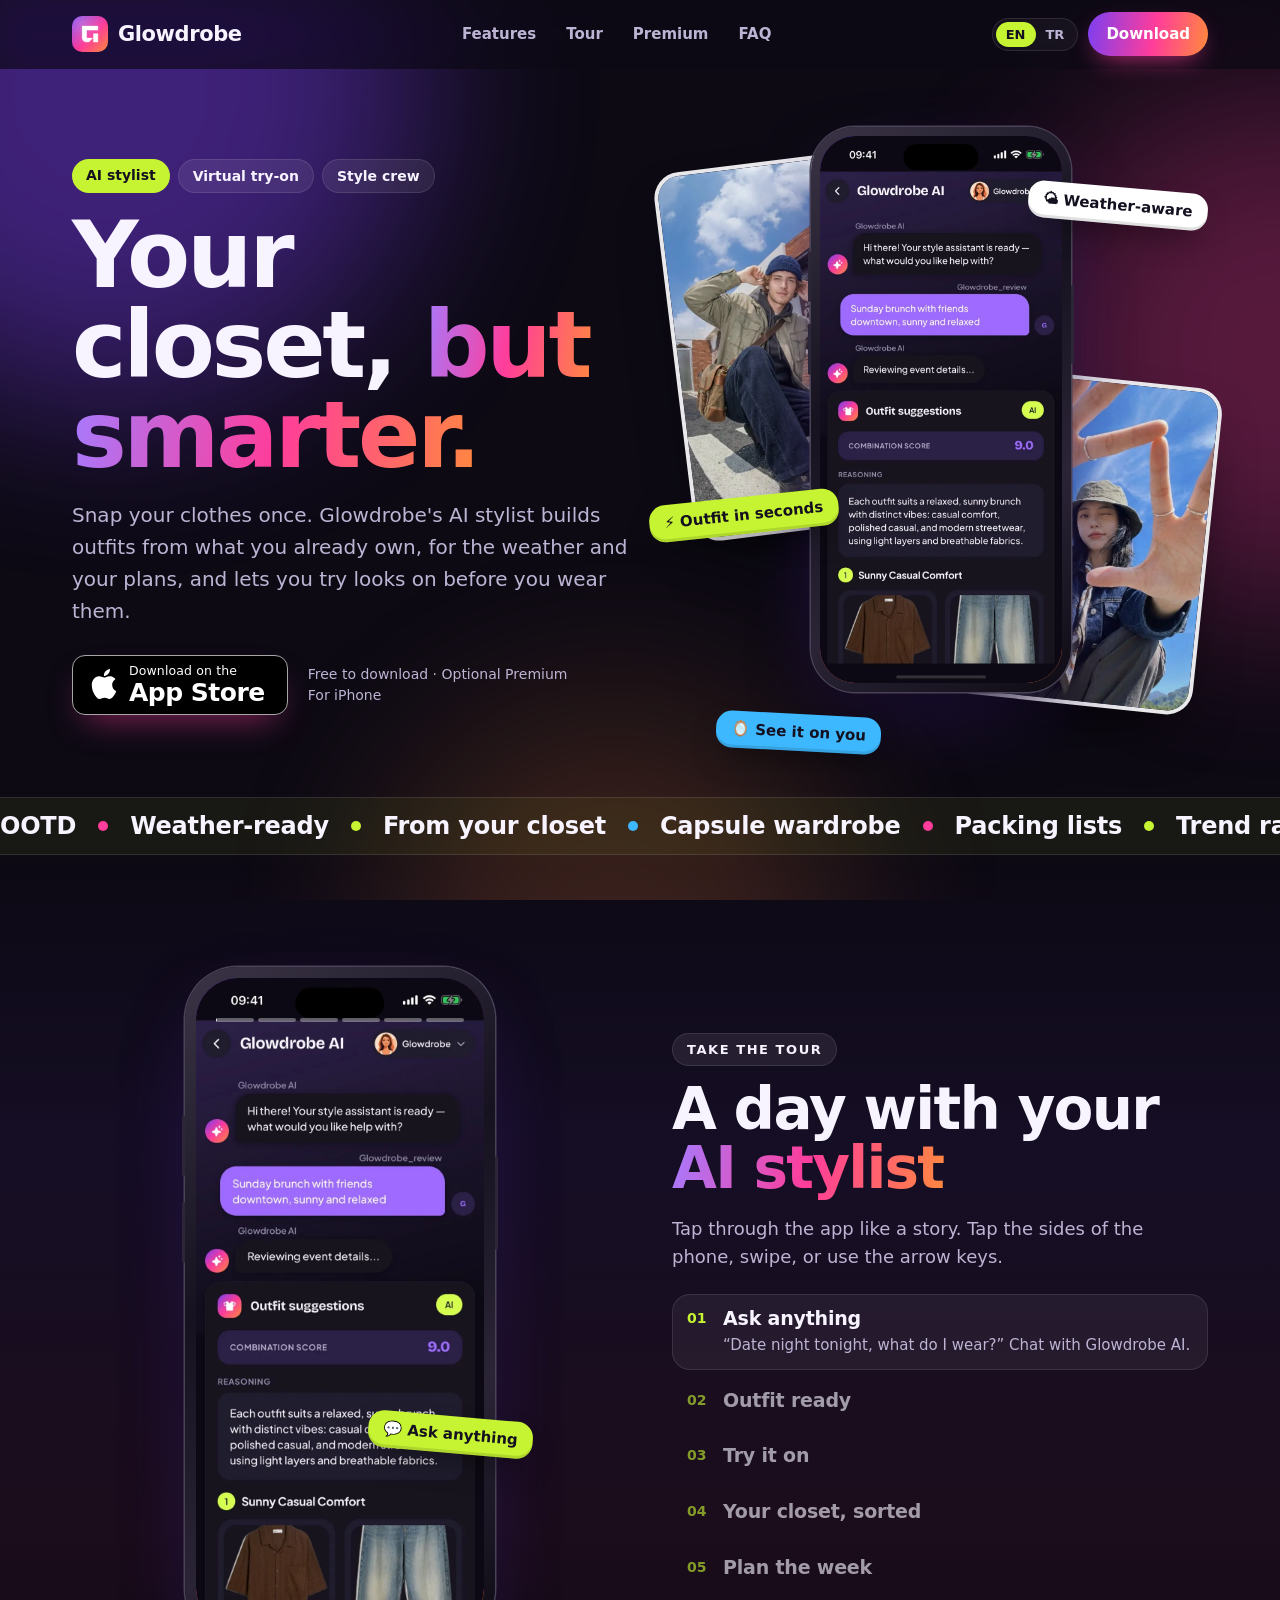
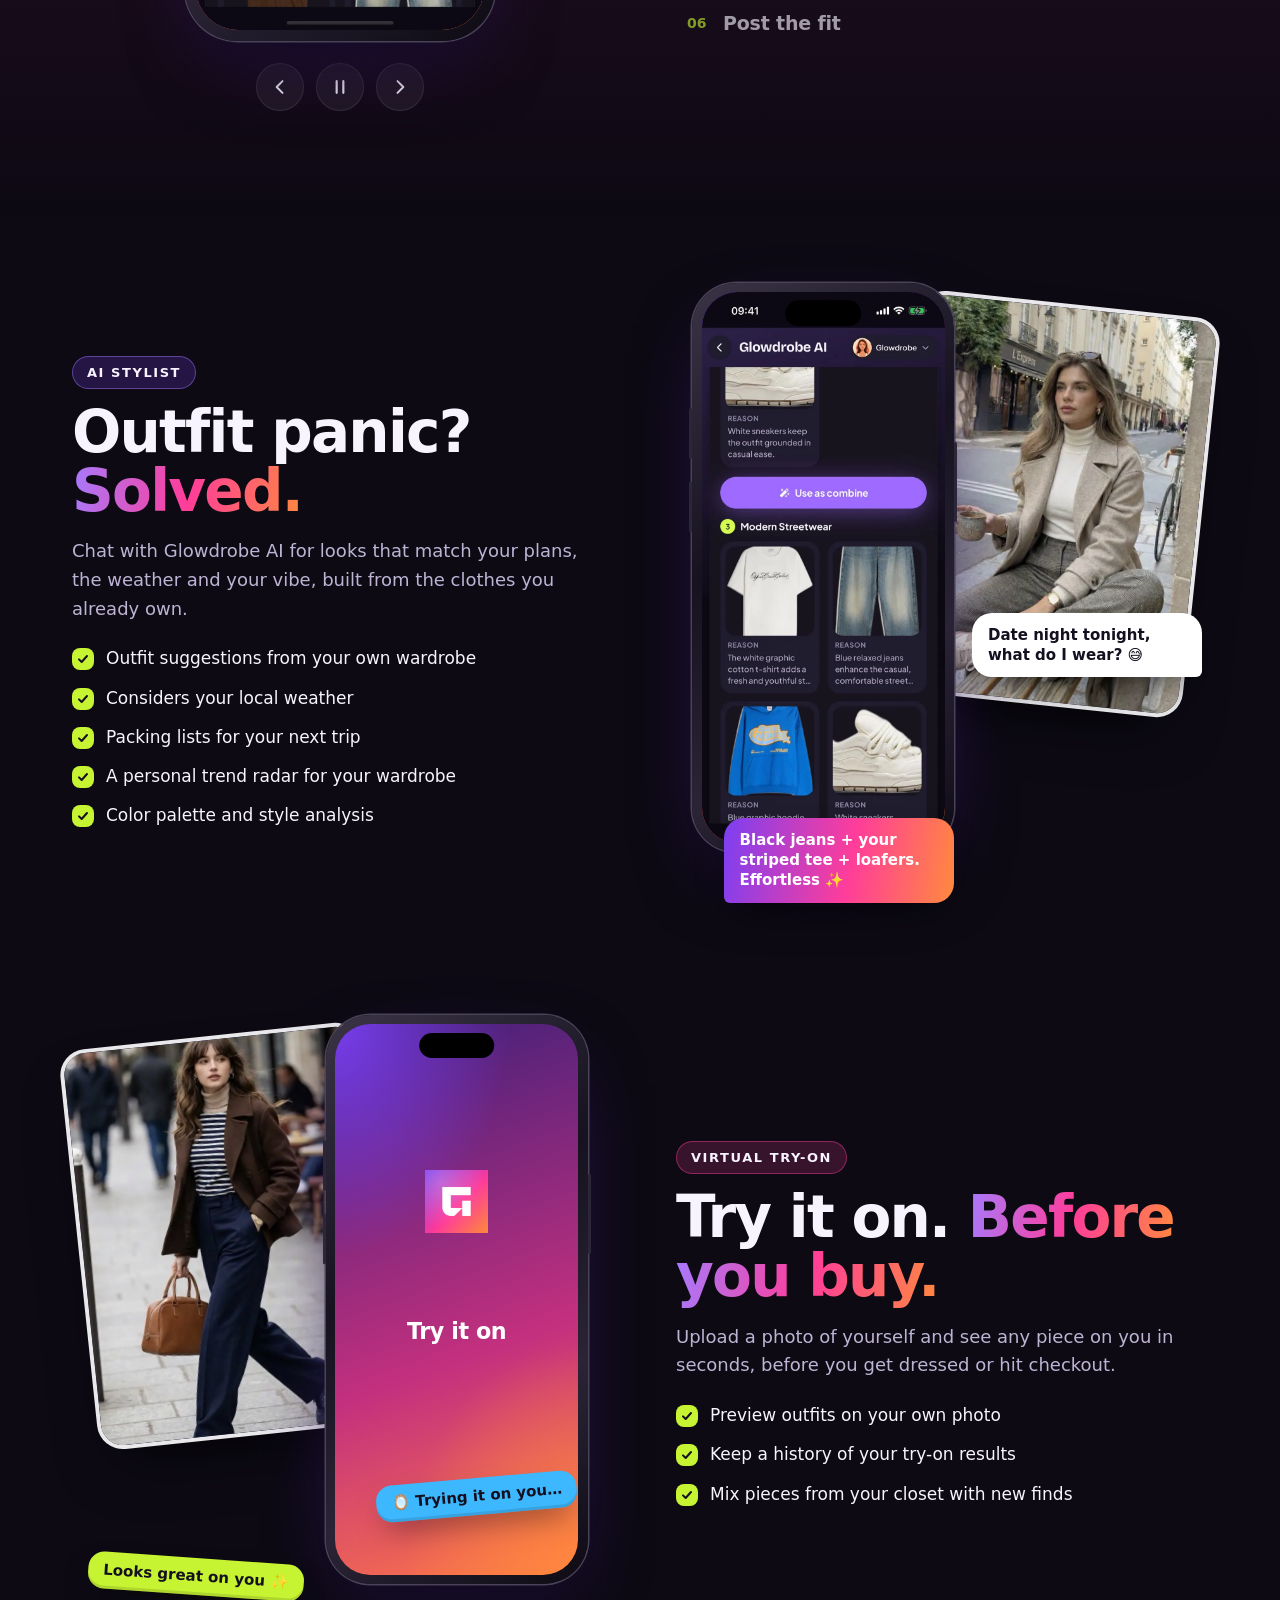
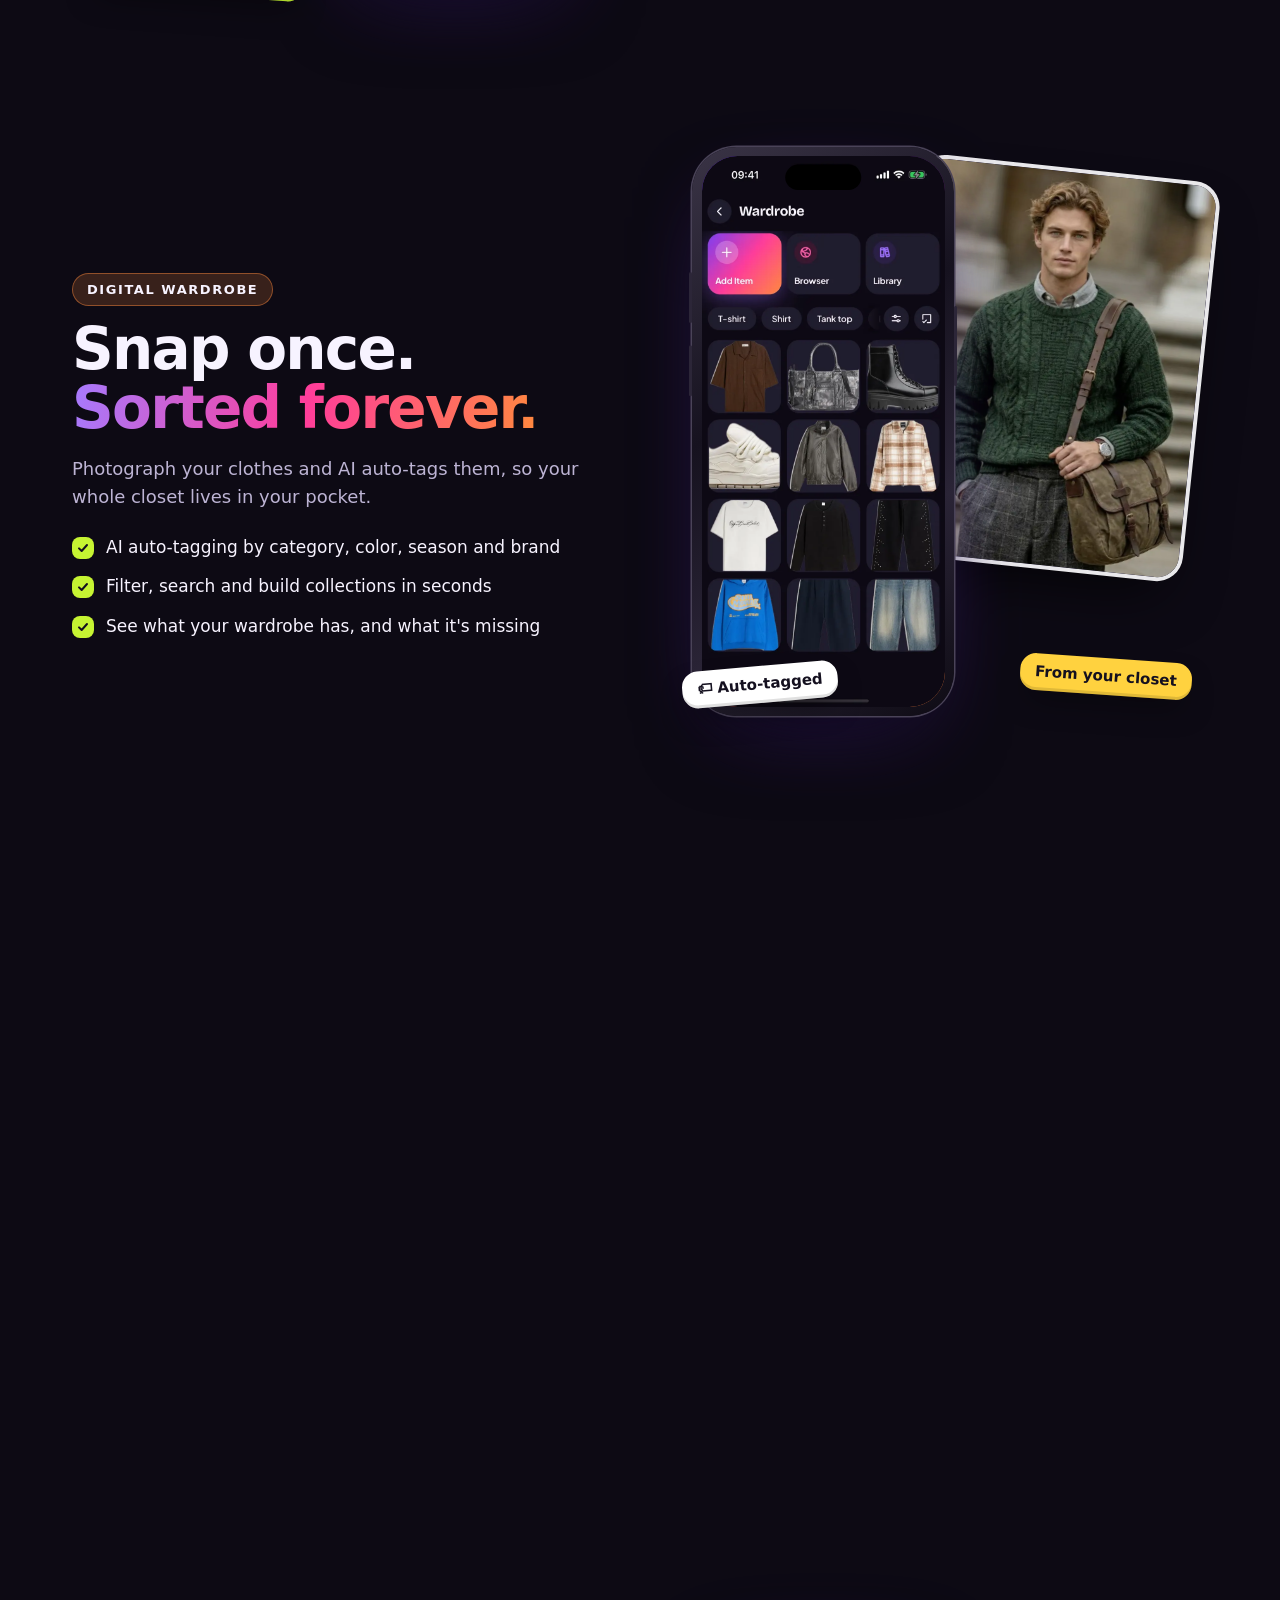
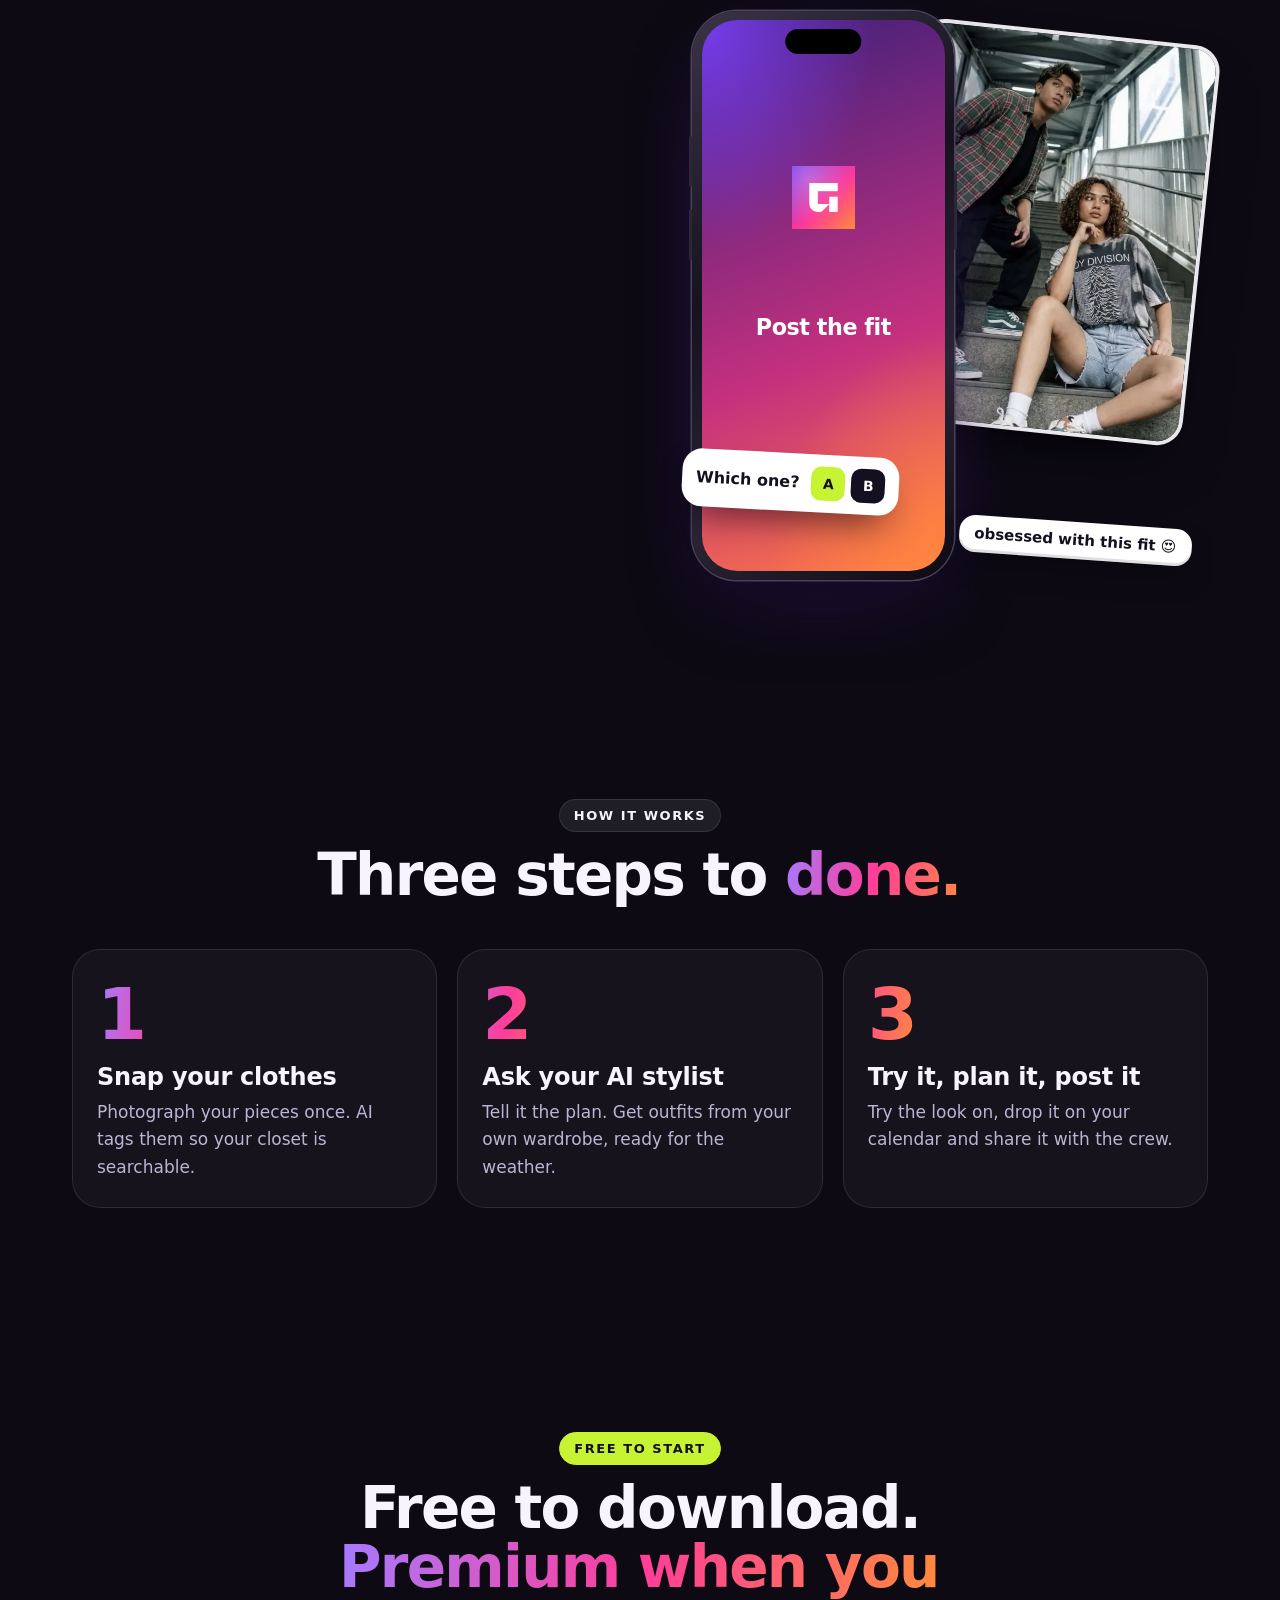
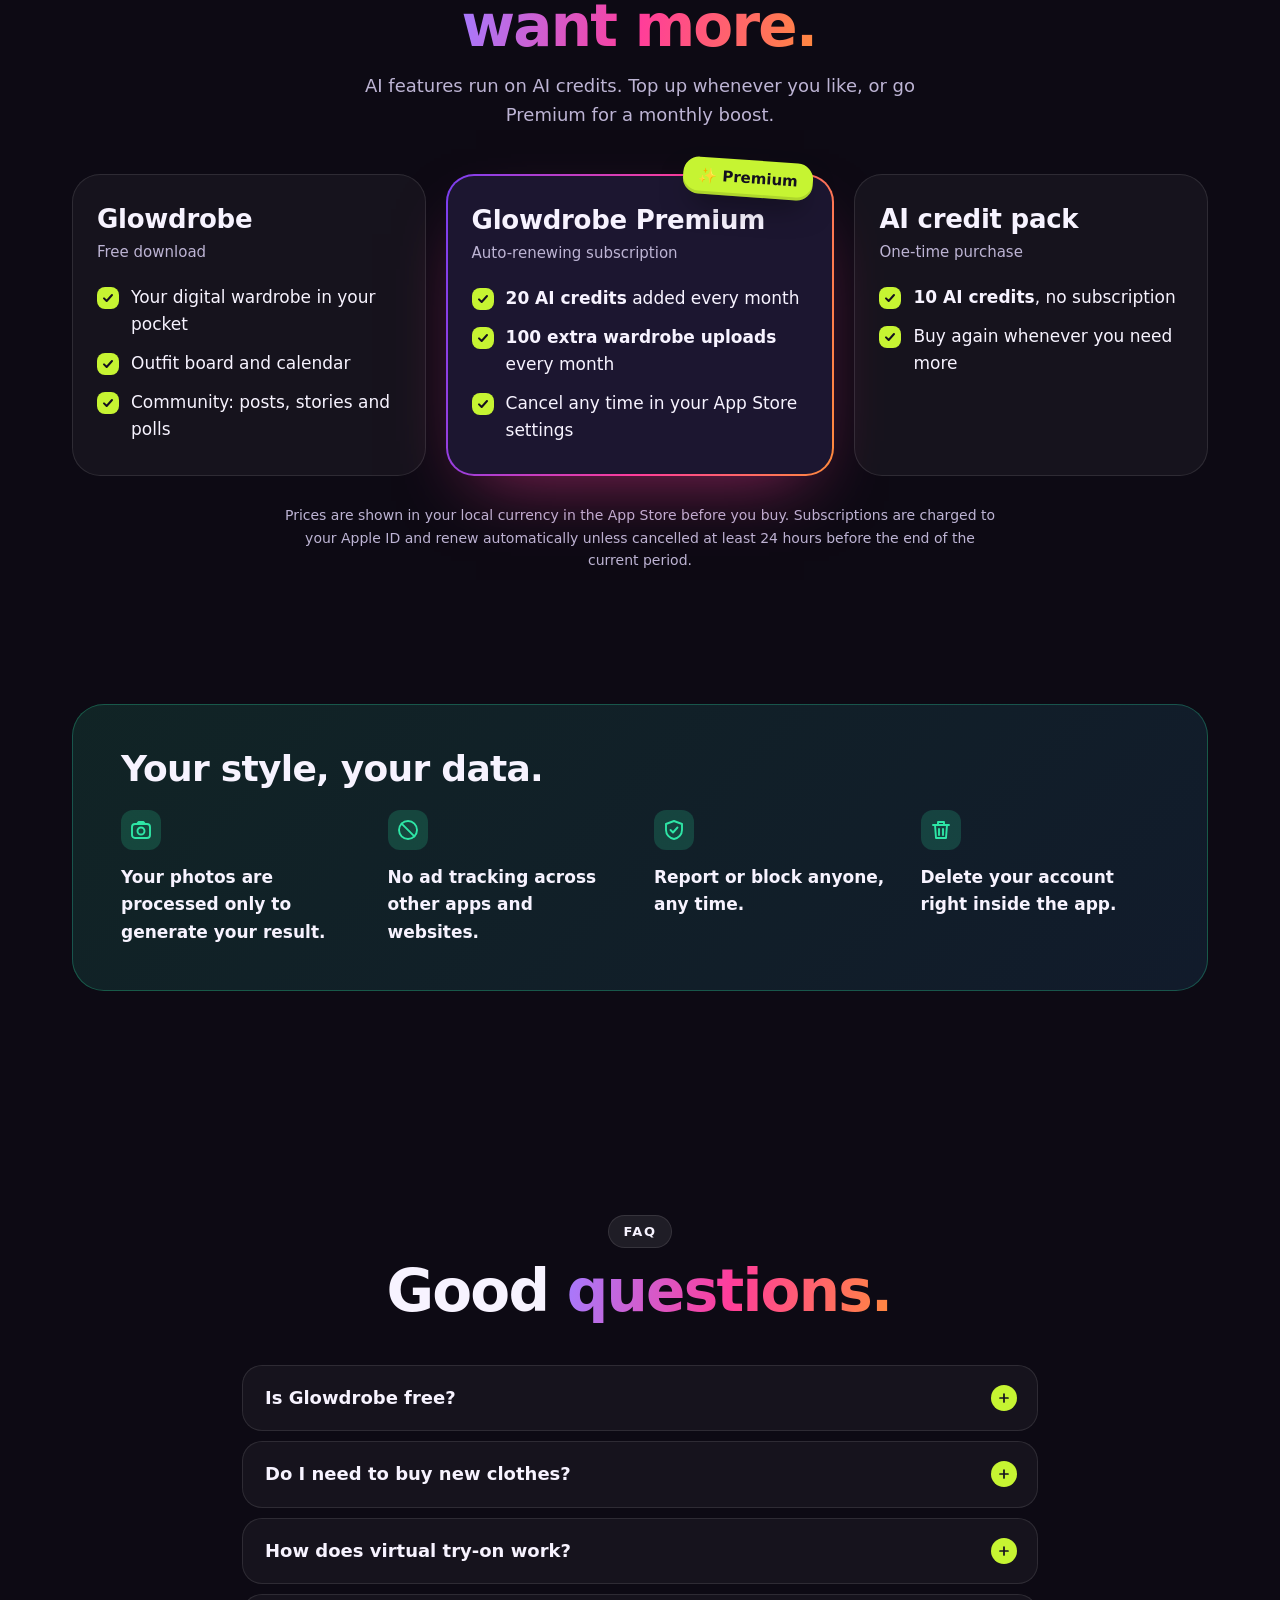
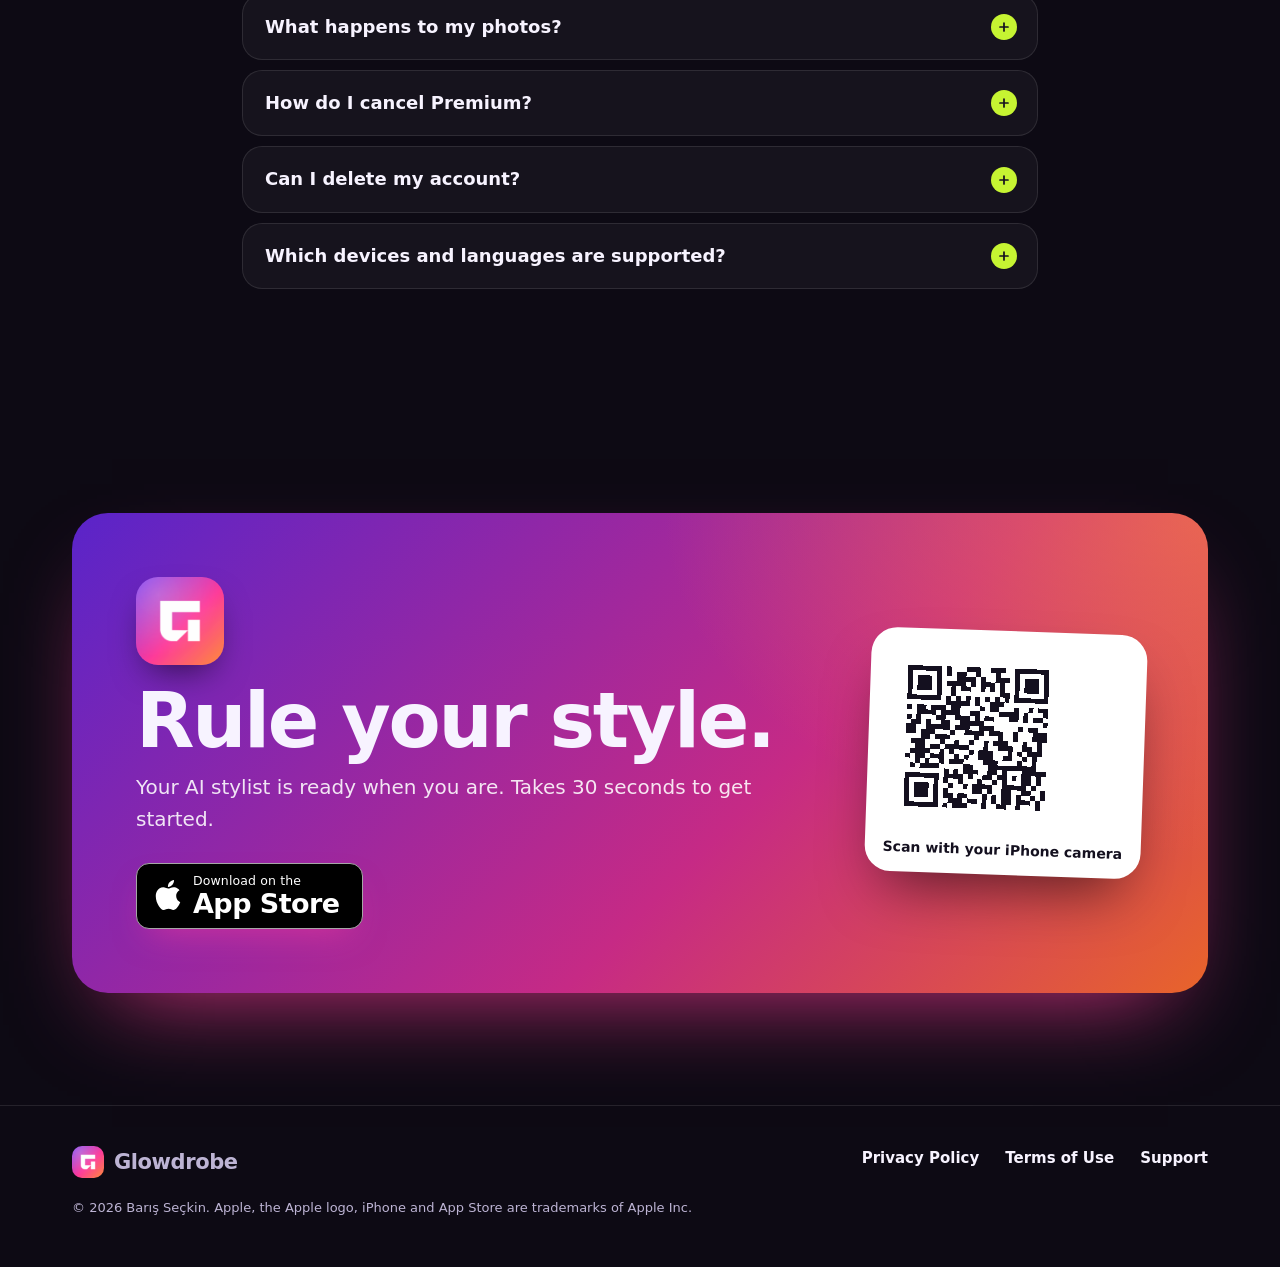
==== index.html @ 519480ba "Glowdrobe landing site v1.0.0 Co-Authored-By: Claude Opus 5.5 <noreply@anthropic.com>" ====
<!doctype html>
<html lang="en">
<head>
<meta charset="utf-8">
<meta name="viewport" content="width=device-width, initial-scale=1, viewport-fit=cover">
<title>Glowdrobe: AI Stylist &amp; Wardrobe Planner for iPhone</title>
<meta name="description" content="Snap your clothes once and let Glowdrobe's AI stylist build weather-aware outfits from your own closet. Try looks on virtually, plan your week and share fits with the community. Free on the App Store.">
<meta name="theme-color" content="#0D0A14">
<meta name="color-scheme" content="dark">
<meta name="apple-itunes-app" content="app-id=6757796829">
<link rel="canonical" href="https://glowdrobe.ai/">
<link rel="alternate" hreflang="en" href="https://glowdrobe.ai/">
<link rel="alternate" hreflang="tr" href="https://glowdrobe.ai/?lang=tr">
<link rel="alternate" hreflang="x-default" href="https://glowdrobe.ai/">

<meta property="og:type" content="website">
<meta property="og:site_name" content="Glowdrobe">
<meta property="og:url" content="https://glowdrobe.ai/">
<meta property="og:title" content="Glowdrobe: your closet, but smarter">
<meta property="og:description" content="AI outfits from the clothes you already own, virtual try-on, outfit planning and a style community. Free on the App Store.">
<meta property="og:image" content="https://glowdrobe.ai/assets/og-image.jpg">
<meta property="og:image:width" content="1200">
<meta property="og:image:height" content="630">
<meta property="og:image:alt" content="Glowdrobe app on iPhone with the headline: Your closet, but smarter.">
<meta property="og:locale" content="en_US">
<meta property="og:locale:alternate" content="tr_TR">
<meta name="twitter:card" content="summary_large_image">
<meta name="twitter:title" content="Glowdrobe: your closet, but smarter">
<meta name="twitter:description" content="AI outfits from the clothes you already own, virtual try-on, outfit planning and a style community. Free on the App Store.">
<meta name="twitter:image" content="https://glowdrobe.ai/assets/og-image.jpg">

<link rel="icon" type="image/png" sizes="32x32" href="assets/icons/icon-32.png">
<link rel="icon" type="image/png" sizes="192x192" href="assets/icons/icon-192.png">
<link rel="apple-touch-icon" href="assets/icons/icon-180.png">
<link rel="manifest" href="site.webmanifest">

<link rel="preload" href="assets/fonts/BricolageGrotesque_800ExtraBold.ttf" as="font" type="font/ttf" crossorigin>
<link rel="preload" href="assets/fonts/PlusJakartaSans_400Regular.ttf" as="font" type="font/ttf" crossorigin>
<link rel="stylesheet" href="assets/css/styles.css">
<script>
  /* pick language before first paint to avoid a flash of the wrong copy */
  (function () {
    var l = 'en';
    try {
      var q = new URLSearchParams(location.search).get('lang');
      var s = localStorage.getItem('gd-lang');
      if (q === 'tr' || q === 'en') l = q;
      else if (s === 'tr' || s === 'en') l = s;
      else if ((navigator.language || '').toLowerCase().indexOf('tr') === 0) l = 'tr';
    } catch (e) {
      if ((navigator.language || '').toLowerCase().indexOf('tr') === 0) l = 'tr';
    }
    document.documentElement.lang = l;
    document.documentElement.className = 'js' + (l === 'tr' ? ' lang-pending' : '');
    if (l === 'tr') setTimeout(function () { document.documentElement.classList.remove('lang-pending'); }, 1500);
  })();
</script>
<script src="assets/screens/manifest.js" defer></script>
<script src="assets/js/i18n-tr.js" defer></script>
<script src="assets/js/main.js" defer></script>

<script type="application/ld+json">
{
  "@context": "https://schema.org",
  "@type": "SoftwareApplication",
  "name": "Glowdrobe: Wardrobe Planner",
  "operatingSystem": "iOS",
  "applicationCategory": "LifestyleApplication",
  "description": "Glowdrobe turns the clothes you already own into outfits you'll love: a digital wardrobe, an AI stylist with weather-aware outfit suggestions, virtual try-on, outfit planning on a calendar and a style community.",
  "url": "https://glowdrobe.ai/",
  "downloadUrl": "https://apps.apple.com/app/id6757796829",
  "installUrl": "https://apps.apple.com/app/id6757796829",
  "image": "https://glowdrobe.ai/assets/icons/icon-512.png",
  "inLanguage": ["en", "tr"],
  "offers": { "@type": "Offer", "price": "0", "priceCurrency": "USD", "category": "free" },
  "author": { "@type": "Person", "name": "Barış Seçkin" }
}
</script>
</head>
<body>
<a class="skip" href="#main" data-i18n="skip">Skip to content</a>

<div class="bg" aria-hidden="true"><span class="blob b1"></span><span class="blob b2"></span><span class="blob b3"></span></div>

<header class="nav" id="top">
  <div class="wrap nav-in">
    <a class="brand" href="#top" aria-label="Glowdrobe home">
      <img src="assets/icons/icon-192.png" width="36" height="36" alt="">
      <span>Glowdrobe</span>
    </a>
    <nav aria-label="Primary" class="nav-links">
      <a href="#features" data-i18n="nav.features">Features</a>
      <a href="#tour" data-i18n="nav.tour">Tour</a>
      <a href="#premium" data-i18n="nav.premium">Premium</a>
      <a href="#faq" data-i18n="nav.faq">FAQ</a>
    </nav>
    <div class="nav-cta">
      <div class="lang" role="group" aria-label="Language" data-i18n-attr="aria-label:lang.label">
        <button type="button" data-lang="en" aria-pressed="true">EN</button>
        <button type="button" data-lang="tr" aria-pressed="false">TR</button>
      </div>
      <a class="btn btn-grad btn-sm" href="https://apps.apple.com/app/id6757796829" rel="noopener" data-i18n="nav.download">Download</a>
    </div>
  </div>
</header>

<main id="main">

<!-- ============ HERO ============ -->
<section class="hero">
  <div class="wrap hero-in">
    <div class="hero-copy">
      <p class="chips-row" aria-label="Highlights">
        <span class="chip chip-lime" data-i18n="hero.chip1">AI stylist</span>
        <span class="chip chip-glass" data-i18n="hero.chip2">Virtual try-on</span>
        <span class="chip chip-glass" data-i18n="hero.chip3">Style crew</span>
      </p>
      <h1 class="display" data-i18n="hero.title">Your closet, <span class="grad">but smarter.</span></h1>
      <p class="lead" data-i18n="hero.lead">Snap your clothes once. Glowdrobe's AI stylist builds outfits from what you already own, for the weather and your plans, and lets you try looks on before you wear them.</p>
      <div class="cta-row" id="hero-cta">
        <a class="appstore" href="https://apps.apple.com/app/id6757796829" rel="noopener" aria-label="Download Glowdrobe on the App Store" data-i18n-attr="aria-label:badge.aria">
          <svg viewBox="0 0 24 24" aria-hidden="true"><path fill="currentColor" d="M12.152 6.896c-.948 0-2.415-1.078-3.96-1.04-2.04.027-3.91 1.183-4.961 3.014-2.117 3.675-.546 9.103 1.519 12.09 1.013 1.454 2.208 3.09 3.792 3.039 1.52-.065 2.09-.987 3.935-.987 1.831 0 2.35.987 3.96.948 1.637-.026 2.676-1.48 3.676-2.948 1.156-1.688 1.636-3.325 1.662-3.415-.039-.013-3.182-1.221-3.22-4.857-.026-3.04 2.48-4.494 2.597-4.559-1.429-2.09-3.623-2.324-4.39-2.376-2-.156-3.675 1.09-4.61 1.09zM15.53 3.83c.843-1.012 1.4-2.427 1.245-3.83-1.207.052-2.662.805-3.532 1.818-.78.896-1.454 2.338-1.273 3.714 1.338.104 2.715-.688 3.559-1.701"/></svg>
          <span class="as-txt"><small data-i18n="badge.small">Download on the</small><strong data-i18n="badge.big">App Store</strong></span>
        </a>
        <p class="cta-note" data-i18n="hero.note">Free to download · Optional Premium<br>For iPhone</p>
      </div>
    </div>

    <div class="hero-stage" aria-hidden="false">
      <figure class="photo p-hero-a">
        <picture><source srcset="assets/img/splash-2.webp" type="image/webp"><img src="assets/img/splash-2.jpg" width="746" height="1000" alt="Two friends posing in street-style outfits" data-i18n-attr="alt:alt.p2" fetchpriority="high"></picture>
      </figure>
      <figure class="photo p-hero-b">
        <picture><source srcset="assets/img/splash-1.webp" type="image/webp"><img src="assets/img/splash-1.jpg" width="746" height="1000" alt="Woman in a denim jacket and bucket hat framing the camera with her hands" data-i18n-attr="alt:alt.p1"></picture>
      </figure>
      <div class="phone phone-hero float">
        <div class="screen" data-ph="ai">
          <img data-screen="ai" width="800" height="1738" alt="Glowdrobe AI stylist screen" data-i18n-attr="alt:alt.ai" fetchpriority="high">
        </div>
      </div>
      <span class="sticker s-lime st-1" data-i18n="st.fast">⚡ Outfit in seconds</span>
      <span class="sticker s-white st-2" data-i18n="st.weather">🌤 Weather-aware</span>
      <span class="sticker s-sky st-3" data-i18n="st.tryon">🪞 See it on you</span>
    </div>
  </div>

  <div class="ticker" aria-hidden="true">
    <div class="ticker-track">
      <span>OOTD</span><span class="dot"></span><span data-i18n="tk.1">Weather-ready</span><span class="dot"></span><span data-i18n="tk.2">From your closet</span><span class="dot"></span><span data-i18n="tk.3">Capsule wardrobe</span><span class="dot"></span><span data-i18n="tk.4">Packing lists</span><span class="dot"></span><span data-i18n="tk.5">Trend radar</span><span class="dot"></span><span data-i18n="tk.6">A/B polls</span><span class="dot"></span>
      <span>OOTD</span><span class="dot"></span><span data-i18n="tk.1">Weather-ready</span><span class="dot"></span><span data-i18n="tk.2">From your closet</span><span class="dot"></span><span data-i18n="tk.3">Capsule wardrobe</span><span class="dot"></span><span data-i18n="tk.4">Packing lists</span><span class="dot"></span><span data-i18n="tk.5">Trend radar</span><span class="dot"></span><span data-i18n="tk.6">A/B polls</span><span class="dot"></span>
    </div>
  </div>
</section>

<!-- ============ STORY TOUR (interactive demo) ============ -->
<section class="tour section" id="tour" aria-labelledby="tour-title">
  <div class="wrap tour-in">
    <div class="tour-copy">
      <div class="tour-head">
      <span class="kicker" data-i18n="tour.kicker">Take the tour</span>
      <h2 id="tour-title" class="h2" data-i18n="tour.title">A day with your <span class="grad">AI stylist</span></h2>
      <p class="sub" data-i18n="tour.sub">Tap through the app like a story. Tap the sides of the phone, swipe, or use the arrow keys.</p>
      </div>
      <ol class="tour-steps" id="tour-steps">
        <li><button type="button" data-step="0"><b>01</b><span><strong data-i18n="tour.s1.t">Ask anything</strong><em data-i18n="tour.s1.d">“Date night tonight, what do I wear?” Chat with Glowdrobe AI.</em></span></button></li>
        <li><button type="button" data-step="1"><b>02</b><span><strong data-i18n="tour.s2.t">Outfit ready</strong><em data-i18n="tour.s2.d">A look built from pieces you already own, matched to the weather.</em></span></button></li>
        <li><button type="button" data-step="2"><b>03</b><span><strong data-i18n="tour.s3.t">Try it on</strong><em data-i18n="tour.s3.d">See the outfit on your own photo before getting dressed.</em></span></button></li>
        <li><button type="button" data-step="3"><b>04</b><span><strong data-i18n="tour.s4.t">Your closet, sorted</strong><em data-i18n="tour.s4.d">Every piece tagged by category, color, season and brand.</em></span></button></li>
        <li><button type="button" data-step="4"><b>05</b><span><strong data-i18n="tour.s5.t">Plan the week</strong><em data-i18n="tour.s5.d">Drop looks on your calendar so mornings take seconds.</em></span></button></li>
        <li><button type="button" data-step="5"><b>06</b><span><strong data-i18n="tour.s6.t">Post the fit</strong><em data-i18n="tour.s6.d">Share it, run an A/B poll and get the hype.</em></span></button></li>
      </ol>
    </div>

    <div class="tour-stage">
      <div class="story" id="story" role="region" aria-roledescription="carousel" aria-label="App tour" data-i18n-attr="aria-label:tour.aria" tabindex="0">
        <div class="phone phone-tour">
          <div class="screen story-screen">
            <div class="story-bars" aria-hidden="true">
              <span><i></i></span><span><i></i></span><span><i></i></span><span><i></i></span><span><i></i></span><span><i></i></span>
            </div>
            <div class="story-slide" data-ph="ai" aria-roledescription="slide"><img data-screen="ai" width="800" height="1738" alt="AI stylist chat" data-i18n-attr="alt:alt.ai" loading="lazy"></div>
            <div class="story-slide" data-ph="outfit" aria-roledescription="slide"><img data-screen="outfit" width="800" height="1738" alt="Outfit suggestion built from your wardrobe" data-i18n-attr="alt:alt.outfit" loading="lazy"></div>
            <div class="story-slide" data-ph="tryon" aria-roledescription="slide"><img data-screen="tryon" width="800" height="1738" alt="Virtual try-on result" data-i18n-attr="alt:alt.tryon" loading="lazy"></div>
            <div class="story-slide" data-ph="wardrobe" aria-roledescription="slide"><img data-screen="wardrobe" width="800" height="1738" alt="Digital wardrobe grid" data-i18n-attr="alt:alt.wardrobe" loading="lazy"></div>
            <div class="story-slide" data-ph="plan" aria-roledescription="slide"><img data-screen="plan" width="800" height="1738" alt="Outfit calendar" data-i18n-attr="alt:alt.plan" loading="lazy"></div>
            <div class="story-slide" data-ph="community" aria-roledescription="slide"><img data-screen="community" width="800" height="1738" alt="Community feed with an A/B poll" data-i18n-attr="alt:alt.community" loading="lazy"></div>
            <button type="button" class="tap tap-prev" aria-label="Previous screen" data-i18n-attr="aria-label:tour.prev"></button>
            <button type="button" class="tap tap-next" aria-label="Next screen" data-i18n-attr="aria-label:tour.next"></button>
          </div>
        </div>
        <span class="sticker s-lime st-tour" id="story-sticker" aria-hidden="true"></span>
        <div class="story-ctrl">
          <button type="button" class="round" id="story-prev" aria-label="Previous screen" data-i18n-attr="aria-label:tour.prev"><svg viewBox="0 0 24 24" aria-hidden="true"><path d="M15 5l-7 7 7 7" fill="none" stroke="currentColor" stroke-width="2.4" stroke-linecap="round" stroke-linejoin="round"/></svg></button>
          <button type="button" class="round" id="story-play" aria-label="Pause tour" data-label-pause="Pause tour" data-label-play="Play tour"><svg viewBox="0 0 24 24" aria-hidden="true"><path class="i-pause" d="M8 5v14M16 5v14" fill="none" stroke="currentColor" stroke-width="2.6" stroke-linecap="round"/><path class="i-play" d="M8 5l11 7-11 7z" fill="currentColor"/></svg></button>
          <button type="button" class="round" id="story-next" aria-label="Next screen" data-i18n-attr="aria-label:tour.next"><svg viewBox="0 0 24 24" aria-hidden="true"><path d="M9 5l7 7-7 7" fill="none" stroke="currentColor" stroke-width="2.4" stroke-linecap="round" stroke-linejoin="round"/></svg></button>
        </div>
        <p class="sr-only" aria-live="polite" id="story-live"></p>
      </div>
    </div>
  </div>
</section>

<!-- ============ FEATURES ============ -->
<div id="features">

<section class="feature section" aria-labelledby="f-ai">
  <div class="wrap feature-in">
    <div class="f-copy">
      <span class="kicker k-violet" data-i18n="f1.kicker">AI stylist</span>
      <h2 class="h2" id="f-ai" data-i18n="f1.title">Outfit panic? <span class="grad">Solved.</span></h2>
      <p class="sub" data-i18n="f1.sub">Chat with Glowdrobe AI for looks that match your plans, the weather and your vibe, built from the clothes you already own.</p>
      <ul class="ticks">
        <li data-i18n="f1.b1">Outfit suggestions from your own wardrobe</li>
        <li data-i18n="f1.b2">Considers your local weather</li>
        <li data-i18n="f1.b3">Packing lists for your next trip</li>
        <li data-i18n="f1.b4">A personal trend radar for your wardrobe</li>
        <li data-i18n="f1.b5">Color palette and style analysis</li>
      </ul>
    </div>
    <div class="f-media">
      <figure class="photo p-f1"><picture><source srcset="assets/img/splash-4.webp" type="image/webp"><img src="assets/img/splash-4.jpg" width="642" height="1000" alt="Woman in a camel coat with a coffee on a city street" data-i18n-attr="alt:alt.p4" loading="lazy"></picture></figure>
      <div class="phone phone-f float-slow"><div class="screen" data-ph="outfit"><img data-screen="outfit" width="800" height="1738" alt="Outfit suggestion built from your wardrobe" data-i18n-attr="alt:alt.outfit" loading="lazy"></div></div>
      <div class="bubble bubble-user" data-i18n="st.chatUser">Date night tonight, what do I wear? 😅</div>
      <div class="bubble bubble-ai" data-i18n="st.chatAi">Black jeans + your striped tee + loafers. Effortless ✨</div>
    </div>
  </div>
</section>

<section class="feature section rev" aria-labelledby="f-try">
  <div class="wrap feature-in">
    <div class="f-copy">
      <span class="kicker k-pink" data-i18n="f2.kicker">Virtual try-on</span>
      <h2 class="h2" id="f-try" data-i18n="f2.title">Try it on. <span class="grad">Before you buy.</span></h2>
      <p class="sub" data-i18n="f2.sub">Upload a photo of yourself and see any piece on you in seconds, before you get dressed or hit checkout.</p>
      <ul class="ticks">
        <li data-i18n="f2.b1">Preview outfits on your own photo</li>
        <li data-i18n="f2.b2">Keep a history of your try-on results</li>
        <li data-i18n="f2.b3">Mix pieces from your closet with new finds</li>
      </ul>
    </div>
    <div class="f-media">
      <figure class="photo p-f2"><picture><source srcset="assets/img/splash-7.webp" type="image/webp"><img src="assets/img/splash-7.jpg" width="642" height="1000" alt="Woman walking in a brown coat, striped top and navy trousers" data-i18n-attr="alt:alt.p7" loading="lazy"></picture></figure>
      <div class="phone phone-f float-slow"><div class="screen" data-ph="tryon"><img data-screen="tryon" width="800" height="1738" alt="Virtual try-on result" data-i18n-attr="alt:alt.tryon" loading="lazy"></div></div>
      <span class="sticker s-sky st-a" data-i18n="st.tryingOn">🪞 Trying it on you…</span>
      <span class="sticker s-lime st-b" data-i18n="st.looksGood">Looks great on you ✨</span>
    </div>
  </div>
</section>

<section class="feature section" aria-labelledby="f-ward">
  <div class="wrap feature-in">
    <div class="f-copy">
      <span class="kicker k-tang" data-i18n="f3.kicker">Digital wardrobe</span>
      <h2 class="h2" id="f-ward" data-i18n="f3.title">Snap once. <span class="grad">Sorted forever.</span></h2>
      <p class="sub" data-i18n="f3.sub">Photograph your clothes and AI auto-tags them, so your whole closet lives in your pocket.</p>
      <ul class="ticks">
        <li data-i18n="f3.b1">AI auto-tagging by category, color, season and brand</li>
        <li data-i18n="f3.b2">Filter, search and build collections in seconds</li>
        <li data-i18n="f3.b3">See what your wardrobe has, and what it's missing</li>
      </ul>
    </div>
    <div class="f-media">
      <figure class="photo p-f3"><picture><source srcset="assets/img/splash-3.webp" type="image/webp"><img src="assets/img/splash-3.jpg" width="756" height="1000" alt="Man in a green cable-knit sweater with a canvas messenger bag" data-i18n-attr="alt:alt.p3" loading="lazy"></picture></figure>
      <div class="phone phone-f float-slow"><div class="screen" data-ph="wardrobe"><img data-screen="wardrobe" width="800" height="1738" alt="Digital wardrobe grid" data-i18n-attr="alt:alt.wardrobe" loading="lazy"></div></div>
      <span class="sticker s-white st-a" data-i18n="st.tagged">🏷 Auto-tagged</span>
      <span class="sticker s-sun st-b" data-i18n="st.closet">From your closet</span>
    </div>
  </div>
</section>

<section class="feature section rev" aria-labelledby="f-plan">
  <div class="wrap feature-in">
    <div class="f-copy">
      <span class="kicker k-mint" data-i18n="f4.kicker">Plan &amp; create</span>
      <h2 class="h2" id="f-plan" data-i18n="f4.title">Your week, <span class="grad">already dressed.</span></h2>
      <p class="sub" data-i18n="f4.sub">Build looks on a free-form outfit board, save them, and put them on your calendar so getting ready takes seconds.</p>
      <ul class="ticks">
        <li data-i18n="f4.b1">Create combinations on a canvas and save them</li>
        <li data-i18n="f4.b2">Plan what to wear on your calendar</li>
        <li data-i18n="f4.b3">Weather-ready picks for the days ahead</li>
      </ul>
    </div>
    <div class="f-media f-duo">
      <div class="phone phone-f phone-back float-slow"><div class="screen" data-ph="outfit"><img data-screen="outfit" width="800" height="1738" alt="Outfit board" data-i18n-attr="alt:alt.board" loading="lazy"></div></div>
      <div class="phone phone-f phone-front float"><div class="screen" data-ph="plan"><img data-screen="plan" width="800" height="1738" alt="Outfit calendar" data-i18n-attr="alt:alt.plan" loading="lazy"></div></div>
      <span class="sticker s-lime st-a" data-i18n="st.ready">✅ Outfit ready</span>
      <span class="sticker s-white st-b" data-i18n="st.weather">🌤 Weather-aware</span>
    </div>
  </div>
</section>

<section class="feature section" aria-labelledby="f-com">
  <div class="wrap feature-in">
    <div class="f-copy">
      <span class="kicker k-sky" data-i18n="f5.kicker">Community</span>
      <h2 class="h2" id="f-com" data-i18n="f5.title">Post the fit. <span class="grad">Get the hype.</span></h2>
      <p class="sub" data-i18n="f5.sub">Share looks, run A/B polls and find people with your taste, in a community built to stay kind.</p>
      <ul class="ticks">
        <li data-i18n="f5.b1">Share outfits, stories and polls</li>
        <li data-i18n="f5.b2">Follow people whose style inspires you and message them</li>
        <li data-i18n="f5.b3">Report or block anyone, any time</li>
      </ul>
    </div>
    <div class="f-media">
      <figure class="photo p-f5"><picture><source srcset="assets/img/splash-6.webp" type="image/webp"><img src="assets/img/splash-6.jpg" width="558" height="1000" alt="Two friends in streetwear sitting on station stairs" data-i18n-attr="alt:alt.p6" loading="lazy"></picture></figure>
      <div class="phone phone-f float-slow"><div class="screen" data-ph="community"><img data-screen="community" width="800" height="1738" alt="Community feed with an A/B poll" data-i18n-attr="alt:alt.community" loading="lazy"></div></div>
      <div class="poll" aria-hidden="true"><b data-i18n="st.poll">Which one?</b><span class="poll-opts"><i>A</i><i>B</i></span></div>
      <span class="sticker s-white st-b" data-i18n="st.comment">obsessed with this fit 😍</span>
    </div>
  </div>
</section>

</div>

<!-- ============ HOW IT WORKS ============ -->
<section class="how section" aria-labelledby="how-title">
  <div class="wrap">
    <div class="center-head">
      <span class="kicker" data-i18n="how.kicker">How it works</span>
      <h2 class="h2" id="how-title" data-i18n="how.title">Three steps to <span class="grad">done.</span></h2>
    </div>
    <ol class="steps">
      <li class="step">
        <span class="num">1</span>
        <h3 data-i18n="how.s1.t">Snap your clothes</h3>
        <p data-i18n="how.s1.d">Photograph your pieces once. AI tags them so your closet is searchable.</p>
      </li>
      <li class="step">
        <span class="num">2</span>
        <h3 data-i18n="how.s2.t">Ask your AI stylist</h3>
        <p data-i18n="how.s2.d">Tell it the plan. Get outfits from your own wardrobe, ready for the weather.</p>
      </li>
      <li class="step">
        <span class="num">3</span>
        <h3 data-i18n="how.s3.t">Try it, plan it, post it</h3>
        <p data-i18n="how.s3.d">Try the look on, drop it on your calendar and share it with the crew.</p>
      </li>
    </ol>
  </div>
</section>

<!-- ============ PREMIUM ============ -->
<section class="premium section" id="premium" aria-labelledby="prem-title">
  <div class="wrap">
    <div class="center-head">
      <span class="kicker k-lime" data-i18n="prem.kicker">Free to start</span>
      <h2 class="h2" id="prem-title" data-i18n="prem.title">Free to download. <span class="grad">Premium when you want more.</span></h2>
      <p class="sub" data-i18n="prem.sub">AI features run on AI credits. Top up whenever you like, or go Premium for a monthly boost.</p>
    </div>
    <div class="plans">
      <article class="plan">
        <h3 data-i18n="prem.free.t">Glowdrobe</h3>
        <p class="plan-tag" data-i18n="prem.free.tag">Free download</p>
        <ul class="ticks">
          <li data-i18n="prem.free.b1">Your digital wardrobe in your pocket</li>
          <li data-i18n="prem.free.b2">Outfit board and calendar</li>
          <li data-i18n="prem.free.b3">Community: posts, stories and polls</li>
        </ul>
      </article>
      <article class="plan plan-hl">
        <span class="sticker s-lime plan-st" data-i18n="prem.pro.st">✨ Premium</span>
        <h3 data-i18n="prem.pro.t">Glowdrobe Premium</h3>
        <p class="plan-tag" data-i18n="prem.pro.tag">Auto-renewing subscription</p>
        <ul class="ticks">
          <li data-i18n="prem.pro.b1"><strong>20 AI credits</strong> added every month</li>
          <li data-i18n="prem.pro.b2"><strong>100 extra wardrobe uploads</strong> every month</li>
          <li data-i18n="prem.pro.b3">Cancel any time in your App Store settings</li>
        </ul>
      </article>
      <article class="plan">
        <h3 data-i18n="prem.pack.t">AI credit pack</h3>
        <p class="plan-tag" data-i18n="prem.pack.tag">One-time purchase</p>
        <ul class="ticks">
          <li data-i18n="prem.pack.b1"><strong>10 AI credits</strong>, no subscription</li>
          <li data-i18n="prem.pack.b2">Buy again whenever you need more</li>
        </ul>
      </article>
    </div>
    <p class="fine" data-i18n="prem.fine">Prices are shown in your local currency in the App Store before you buy. Subscriptions are charged to your Apple ID and renew automatically unless cancelled at least 24 hours before the end of the current period.</p>
  </div>
</section>

<!-- ============ PRIVACY ============ -->
<section class="privacy section" aria-labelledby="priv-title">
  <div class="wrap">
    <div class="priv-card">
      <h2 class="h3" id="priv-title" data-i18n="priv.title">Your style, your data.</h2>
      <ul class="priv-grid">
        <li>
          <svg viewBox="0 0 24 24" aria-hidden="true"><rect x="3" y="6" width="18" height="14" rx="3"/><circle cx="12" cy="13" r="3.5"/><path d="M8 6l1.5-2h5L16 6"/></svg>
          <span data-i18n="priv.b1">Your photos are processed only to generate your result.</span>
        </li>
        <li>
          <svg viewBox="0 0 24 24" aria-hidden="true"><circle cx="12" cy="12" r="9"/><path d="M5.6 5.6l12.8 12.8"/></svg>
          <span data-i18n="priv.b2">No ad tracking across other apps and websites.</span>
        </li>
        <li>
          <svg viewBox="0 0 24 24" aria-hidden="true"><path d="M12 3l8 3v6c0 4.5-3.4 8.3-8 9-4.6-.7-8-4.5-8-9V6z"/><path d="M8.5 12l2.5 2.5 4.5-5"/></svg>
          <span data-i18n="priv.b3">Report or block anyone, any time.</span>
        </li>
        <li>
          <svg viewBox="0 0 24 24" aria-hidden="true"><path d="M4 7h16M10 11v6M14 11v6M6 7l1 13h10l1-13M9 7V4h6v3"/></svg>
          <span data-i18n="priv.b4">Delete your account right inside the app.</span>
        </li>
      </ul>
    </div>
  </div>
</section>

<!-- ============ FAQ ============ -->
<section class="faq section" id="faq" aria-labelledby="faq-title">
  <div class="wrap faq-in">
    <div class="center-head">
      <span class="kicker" data-i18n="faq.kicker">FAQ</span>
      <h2 class="h2" id="faq-title" data-i18n="faq.title">Good <span class="grad">questions.</span></h2>
    </div>
    <div class="qa">
      <details>
        <summary data-i18n="faq.q1">Is Glowdrobe free?</summary>
        <p data-i18n="faq.a1">Yes. Glowdrobe is free to download. AI features such as outfit suggestions and virtual try-on use AI credits. You can buy a one-time pack of 10 AI credits or subscribe to Premium, which adds AI credits and extra wardrobe uploads every month. Prices are shown in the App Store.</p>
      </details>
      <details>
        <summary data-i18n="faq.q2">Do I need to buy new clothes?</summary>
        <p data-i18n="faq.a2">No. The whole point is to get more out of what you already own. The AI stylist builds outfits from the pieces in your digital wardrobe.</p>
      </details>
      <details>
        <summary data-i18n="faq.q3">How does virtual try-on work?</summary>
        <p data-i18n="faq.a3">Upload a photo of yourself, pick an outfit, and Glowdrobe generates a preview of the look on you. Your results are saved in your try-on history.</p>
      </details>
      <details>
        <summary data-i18n="faq.q4">What happens to my photos?</summary>
        <p data-i18n="faq.a4">Photos you upload are processed only to deliver the feature you asked for, like tagging an item or generating a try-on. Read the full details in our <a href="https://legal.glowdrobe.ai/privacy-policy" rel="noopener">Privacy Policy</a>.</p>
      </details>
      <details>
        <summary data-i18n="faq.q5">How do I cancel Premium?</summary>
        <p data-i18n="faq.a5">Premium is managed by Apple. Open your App Store account settings, go to Subscriptions and cancel at least 24 hours before the end of the current period.</p>
      </details>
      <details>
        <summary data-i18n="faq.q6">Can I delete my account?</summary>
        <p data-i18n="faq.a6">Yes, any time, right inside the app from your settings.</p>
      </details>
      <details>
        <summary data-i18n="faq.q7">Which devices and languages are supported?</summary>
        <p data-i18n="faq.a7">Glowdrobe is available for iPhone on the App Store, in English and Turkish.</p>
      </details>
    </div>
  </div>
</section>

<!-- ============ FINAL CTA ============ -->
<section class="final section" id="download" aria-labelledby="final-title">
  <div class="wrap">
    <div class="final-card">
      <div class="final-copy">
        <img class="final-icon" src="assets/icons/icon-192.png" width="88" height="88" alt="Glowdrobe app icon" data-i18n-attr="alt:alt.icon" loading="lazy">
        <h2 class="display-2" id="final-title" data-i18n="final.title">Rule your style.</h2>
        <p class="lead" data-i18n="final.sub">Your AI stylist is ready when you are. Takes 30 seconds to get started.</p>
        <a class="appstore appstore-lg" href="https://apps.apple.com/app/id6757796829" rel="noopener" aria-label="Download Glowdrobe on the App Store" data-i18n-attr="aria-label:badge.aria">
          <svg viewBox="0 0 24 24" aria-hidden="true"><path fill="currentColor" d="M12.152 6.896c-.948 0-2.415-1.078-3.96-1.04-2.04.027-3.91 1.183-4.961 3.014-2.117 3.675-.546 9.103 1.519 12.09 1.013 1.454 2.208 3.09 3.792 3.039 1.52-.065 2.09-.987 3.935-.987 1.831 0 2.35.987 3.96.948 1.637-.026 2.676-1.48 3.676-2.948 1.156-1.688 1.636-3.325 1.662-3.415-.039-.013-3.182-1.221-3.22-4.857-.026-3.04 2.48-4.494 2.597-4.559-1.429-2.09-3.623-2.324-4.39-2.376-2-.156-3.675 1.09-4.61 1.09zM15.53 3.83c.843-1.012 1.4-2.427 1.245-3.83-1.207.052-2.662.805-3.532 1.818-.78.896-1.454 2.338-1.273 3.714 1.338.104 2.715-.688 3.559-1.701"/></svg>
          <span class="as-txt"><small data-i18n="badge.small">Download on the</small><strong data-i18n="badge.big">App Store</strong></span>
        </a>
      </div>
      <div class="qr-card">
        <img src="assets/qr-appstore.svg" width="180" height="180" alt="QR code linking to Glowdrobe on the App Store" data-i18n-attr="alt:alt.qr" loading="lazy">
        <p data-i18n="final.qr">Scan with your iPhone camera</p>
      </div>
    </div>
  </div>
</section>

</main>

<footer class="foot">
  <div class="wrap foot-in">
    <a class="brand" href="#top"><img src="assets/icons/icon-192.png" width="32" height="32" alt="" loading="lazy"><span>Glowdrobe</span></a>
    <nav aria-label="Legal" data-i18n-attr="aria-label:foot.aria">
      <a href="https://legal.glowdrobe.ai/privacy-policy" rel="noopener" data-i18n="foot.privacy">Privacy Policy</a>
      <a href="https://legal.glowdrobe.ai/terms-of-use" rel="noopener" data-i18n="foot.terms">Terms of Use</a>
      <a href="https://legal.glowdrobe.ai/support" rel="noopener" data-i18n="foot.support">Support</a>
    </nav>
    <p class="copy">© 2026 Barış Seçkin. <span data-i18n="foot.apple">Apple, the Apple logo, iPhone and App Store are trademarks of Apple Inc.</span></p>
  </div>
</footer>

<div class="dock" id="dock" aria-hidden="true">
  <img src="assets/icons/icon-192.png" width="40" height="40" alt="" loading="lazy">
  <span class="dock-txt"><strong>Glowdrobe</strong><small data-i18n="dock.sub">Free on the App Store</small></span>
  <a class="btn btn-grad btn-sm" href="https://apps.apple.com/app/id6757796829" rel="noopener" tabindex="-1" data-i18n="dock.get">Get the app</a>
</div>

<noscript><style>.js .reveal{opacity:1;transform:none}</style></noscript>
</body>
</html>
---- assets/css/styles.css ----
/* Glowdrobe landing — plain CSS, no build step */
@font-face { font-family: "Bricolage"; src: url("../fonts/BricolageGrotesque_800ExtraBold.ttf") format("truetype"); font-weight: 800; font-display: swap; }
@font-face { font-family: "Bricolage"; src: url("../fonts/BricolageGrotesque_700Bold.ttf") format("truetype"); font-weight: 700; font-display: swap; }
@font-face { font-family: "Jakarta"; src: url("../fonts/PlusJakartaSans_400Regular.ttf") format("truetype"); font-weight: 400; font-display: swap; }
@font-face { font-family: "Jakarta"; src: url("../fonts/PlusJakartaSans_600SemiBold.ttf") format("truetype"); font-weight: 500 600; font-display: swap; }
@font-face { font-family: "Jakarta"; src: url("../fonts/PlusJakartaSans_700Bold.ttf") format("truetype"); font-weight: 700 800; font-display: swap; }

:root {
  --ink: #14101F;
  --ink-deep: #0D0A14;
  --ink-2: #1C1630;
  --line: rgba(255, 255, 255, .1);
  --text: #F7F3FF;
  --muted: #BDB4D4;
  --violet: #7B3FF2;
  --violet-lt: #A57BFF;
  --pink: #FF3D9A;
  --tang: #FF8A3D;
  --lime: #C6F432;
  --sky: #3DB8FF;
  --mint: #2EE6A6;
  --sun: #FFD23F;
  --grad: linear-gradient(100deg, var(--violet) 0%, var(--pink) 55%, var(--tang) 100%);
  --grad-text: linear-gradient(100deg, #A57BFF 0%, #FF3D9A 50%, #FF8A3D 100%);
  --radius: 28px;
  --gutter: 16px;
  --display: "Bricolage", "Avenir Next", system-ui, sans-serif;
  --body: "Jakarta", -apple-system, BlinkMacSystemFont, "Segoe UI", system-ui, sans-serif;
}

*, *::before, *::after { box-sizing: border-box; }
html { -webkit-text-size-adjust: 100%; scroll-behavior: smooth; scroll-padding-top: 84px; }
html.lang-pending body { visibility: hidden; }
body {
  margin: 0; background: var(--ink-deep); color: var(--text);
  font: 400 17px/1.6 var(--body); overflow-x: hidden;
  -webkit-font-smoothing: antialiased; text-rendering: optimizeLegibility;
}
img { display: block; max-width: 100%; height: auto; }
a { color: inherit; }
button { font: inherit; color: inherit; }
:focus-visible { outline: 3px solid var(--lime); outline-offset: 3px; border-radius: 10px; }
.sr-only { position: absolute; width: 1px; height: 1px; padding: 0; margin: -1px; overflow: hidden; clip: rect(0 0 0 0); white-space: nowrap; border: 0; }
.skip { position: absolute; left: 12px; top: -60px; z-index: 100; background: var(--lime); color: var(--ink); padding: 10px 16px; border-radius: 12px; font-weight: 700; text-decoration: none; }
.skip:focus { top: 12px; }

.wrap { width: 100%; max-width: 1200px; margin: 0 auto; padding: 0 var(--gutter); }
@media (min-width: 720px) { :root { --gutter: 32px; } }

/* ambient background */
.bg { position: fixed; inset: 0; z-index: -1; overflow: hidden; pointer-events: none; }
.blob { position: absolute; border-radius: 50%; filter: blur(90px); opacity: .45; }
.b1 { width: 620px; height: 620px; background: var(--violet); top: -220px; left: -200px; }
.b2 { width: 520px; height: 520px; background: var(--pink); top: 10%; right: -260px; opacity: .3; }
.b3 { width: 460px; height: 460px; background: var(--tang); bottom: -260px; left: 30%; opacity: .18; }

/* type */
.display { font: 800 clamp(44px, 9.6vw, 92px)/.98 var(--display); letter-spacing: -.035em; margin: 18px 0 18px; }
.display-2 { font: 800 clamp(40px, 8vw, 76px)/1 var(--display); letter-spacing: -.03em; margin: 18px 0 12px; }
.h2 { font: 800 clamp(34px, 6.2vw, 58px)/1.02 var(--display); letter-spacing: -.03em; margin: 14px 0 16px; }
.h3 { font: 800 clamp(26px, 4vw, 36px)/1.1 var(--display); letter-spacing: -.02em; margin: 0 0 22px; }
.grad { background: var(--grad-text); -webkit-background-clip: text; background-clip: text; color: transparent; -webkit-box-decoration-break: clone; box-decoration-break: clone; padding-right: .04em; }
.lead { font-size: clamp(17px, 2.1vw, 20px); color: var(--muted); max-width: 34em; margin: 0 0 28px; }
.sub { color: var(--muted); font-size: 18px; max-width: 32em; margin: 0 0 22px; }

.kicker {
  display: inline-block; font: 700 13px/1 var(--body); letter-spacing: .12em; text-transform: uppercase;
  padding: 9px 14px; border-radius: 999px; background: rgba(255, 255, 255, .08); border: 1px solid var(--line); color: var(--text);
}
.k-violet { background: rgba(123, 63, 242, .22); border-color: rgba(165, 123, 255, .45); }
.k-pink { background: rgba(255, 61, 154, .18); border-color: rgba(255, 61, 154, .45); }
.k-tang { background: rgba(255, 138, 61, .18); border-color: rgba(255, 138, 61, .45); }
.k-mint { background: rgba(46, 230, 166, .14); border-color: rgba(46, 230, 166, .45); }
.k-sky { background: rgba(61, 184, 255, .16); border-color: rgba(61, 184, 255, .45); }
.k-lime { background: var(--lime); color: var(--ink); border-color: var(--lime); }

/* chips & stickers */
.chips-row { display: flex; flex-wrap: wrap; gap: 8px; margin: 0; }
.chip { font: 700 14px/1 var(--body); padding: 9px 14px; border-radius: 999px; }
.chip-lime { background: var(--lime); color: var(--ink); }
.chip-glass { background: rgba(255, 255, 255, .08); border: 1px solid var(--line); }
.sticker {
  position: absolute; z-index: 4; white-space: nowrap; font: 800 15px/1 var(--body);
  padding: 11px 15px; border-radius: 16px; color: var(--ink);
  box-shadow: 0 14px 30px -10px rgba(0, 0, 0, .55), inset 0 -3px 0 rgba(0, 0, 0, .12);
}
.s-lime { background: var(--lime); }
.s-white { background: #fff; }
.s-sky { background: var(--sky); }
.s-sun { background: var(--sun); }

/* buttons */
.btn { display: inline-flex; align-items: center; justify-content: center; gap: 8px; text-decoration: none; font-weight: 700; border-radius: 999px; padding: 14px 22px; border: 0; cursor: pointer; transition: transform .2s ease, box-shadow .2s ease; }
.btn-sm { padding: 10px 18px; font-size: 15px; }
.btn-grad { background: var(--grad); color: #fff; box-shadow: 0 10px 26px -10px rgba(255, 61, 154, .8); }
.btn-grad:hover { transform: translateY(-1px); box-shadow: 0 14px 30px -10px rgba(255, 61, 154, .95); }

/* Apple "Download on the App Store" badge (black, per Apple marketing guidelines) */
.appstore {
  display: inline-flex; align-items: center; gap: 10px; height: 60px; padding: 0 22px 0 16px;
  background: #000; color: #fff; text-decoration: none; border-radius: 13px; border: 1.5px solid #A6A6A6;
  transition: transform .2s ease, box-shadow .2s ease;
  box-shadow: 0 16px 34px -14px rgba(255, 61, 154, .55);
}
.appstore:hover { transform: translateY(-2px); }
.appstore svg { width: 30px; height: 30px; flex: none; margin-top: -3px; }
.as-txt { display: flex; flex-direction: column; line-height: 1; font-family: -apple-system, "SF Pro Text", "Helvetica Neue", var(--body); }
.as-txt small { font-size: 12.5px; font-weight: 500; letter-spacing: .01em; margin-bottom: 3px; }
.as-txt strong { font-size: 25px; font-weight: 600; letter-spacing: -.02em; }
.appstore-lg { height: 66px; }
.appstore-lg strong { font-size: 27px; }

/* nav */
.nav { position: sticky; top: 0; z-index: 50; background: rgba(13, 10, 20, .72); -webkit-backdrop-filter: saturate(160%) blur(16px); backdrop-filter: saturate(160%) blur(16px); border-bottom: 1px solid transparent; transition: border-color .3s; }
.nav.scrolled { border-bottom-color: var(--line); }
.nav-in { display: flex; align-items: center; justify-content: space-between; gap: 16px; height: 68px; }
.brand { display: inline-flex; align-items: center; gap: 10px; text-decoration: none; font: 800 21px/1 var(--display); letter-spacing: -.02em; }
.brand img { border-radius: 10px; }
.nav-links { display: none; gap: 30px; }
.nav-links a { text-decoration: none; color: var(--muted); font-weight: 600; font-size: 15px; transition: color .2s; }
.nav-links a:hover { color: var(--text); }
.nav-cta { display: flex; align-items: center; gap: 10px; }
.lang { display: inline-flex; border: 1px solid var(--line); border-radius: 999px; padding: 3px; background: rgba(255, 255, 255, .04); }
.lang button { border: 0; background: none; padding: 6px 10px; border-radius: 999px; font: 700 13px/1 var(--body); color: var(--muted); cursor: pointer; }
.lang button[aria-pressed="true"] { background: var(--lime); color: var(--ink); }
@media (min-width: 900px) { .nav-links { display: flex; } }
@media (max-width: 380px) { .nav-cta .btn { display: none; } }

/* hero */
.hero { padding: 28px 0 0; position: relative; }
.hero-in { display: grid; gap: 12px; align-items: center; }
.hero-copy { position: relative; z-index: 2; }
.cta-row { display: flex; flex-wrap: wrap; align-items: center; gap: 16px 20px; }
.cta-note { margin: 0; color: var(--muted); font-size: 14px; line-height: 1.5; }
.hero-stage { position: relative; height: 560px; margin: 8px auto 0; width: 100%; max-width: 520px; }
.photo { position: absolute; margin: 0; overflow: hidden; border-radius: 26px; box-shadow: 0 30px 60px -24px rgba(0, 0, 0, .8); border: 4px solid rgba(255, 255, 255, .9); background: var(--ink-2); }
.photo img { width: 100%; height: 100%; object-fit: cover; }
.p-hero-a { width: 52%; aspect-ratio: 3/4; left: 0; top: 40px; transform: rotate(-7deg); }
.p-hero-b { width: 46%; aspect-ratio: 3/4; right: 0; top: 230px; transform: rotate(6deg); }
.phone-hero { --w: 236px; position: absolute; left: 50%; top: 18px; margin-left: calc(var(--w) / -2); z-index: 3; }
.st-1 { left: -4px; top: 330px; transform: rotate(-6deg); }
.st-2 { right: 0; top: 70px; transform: rotate(5deg); }
.st-3 { left: 8%; bottom: 6px; transform: rotate(3deg); }
@media (min-width: 980px) {
  .hero { padding-top: 48px; }
  .hero-in { grid-template-columns: 1.05fr 1fr; gap: 40px; }
  .hero-stage { height: 640px; max-width: 560px; margin: 0 0 0 auto; }
  .phone-hero { --w: 272px; top: 10px; }
  .p-hero-b { top: 260px; }
  .st-1 { top: 380px; left: -24px; }
}

/* ticker */
.ticker { margin-top: 40px; border-block: 1px solid var(--line); background: rgba(198, 244, 50, .06); overflow: hidden; }
.ticker-track { display: flex; align-items: center; gap: 22px; width: max-content; padding: 16px 0; animation: ticker 38s linear infinite; font: 800 clamp(18px, 2.6vw, 24px)/1 var(--display); letter-spacing: -.01em; white-space: nowrap; }
.ticker .dot { width: 10px; height: 10px; border-radius: 50%; background: var(--lime); flex: none; }
.ticker .dot:nth-of-type(3n+2) { background: var(--pink); }
.ticker .dot:nth-of-type(3n) { background: var(--sky); }
@keyframes ticker { to { transform: translateX(-50%); } }

/* phone frame */
.phone {
  --w: 260px; width: var(--w); aspect-ratio: 1320 / 2868; position: relative;
  padding: calc(var(--w) * .035); border-radius: calc(var(--w) * .17);
  background: linear-gradient(145deg, #3a3446, #16121f 40%, #2a2436 70%, #0e0b14);
  box-shadow: 0 0 0 1.5px #4a4358, 0 40px 80px -30px rgba(0, 0, 0, .9), 0 30px 90px -40px rgba(123, 63, 242, .7);
}
.phone::before, .phone::after { content: ""; position: absolute; width: 3px; border-radius: 2px; background: #2c2638; }
.phone::before { left: -3px; top: 22%; height: 9%; box-shadow: 0 calc(var(--w) * .28) 0 #2c2638; }
.phone::after { right: -3px; top: 28%; height: 14%; }
.screen {
  position: relative; width: 100%; height: 100%; overflow: hidden; border-radius: calc(var(--w) * .135);
  background: radial-gradient(120% 70% at 0% 0%, rgba(123, 63, 242, .95), transparent 60%), radial-gradient(120% 70% at 100% 100%, rgba(255, 138, 61, .85), transparent 60%), linear-gradient(160deg, #3b1f7a, #c4307e 60%, #ff7a45);
  isolation: isolate;
}
.screen::before { /* dynamic island */
  content: ""; position: absolute; z-index: 6; top: calc(var(--w) * .035); left: 50%; width: 31%; height: calc(var(--w) * .095); transform: translateX(-50%); border-radius: 999px; background: #000;
}
.screen::after { /* placeholder label, hidden when a real screenshot loads */
  content: attr(data-label); position: absolute; inset: auto 12% 42% 12%; text-align: center; color: #fff;
  font: 800 calc(var(--w) * .085)/1.05 var(--display); letter-spacing: -.02em; z-index: 1;
}
.screen[data-label]:not(.has-img) { background-image: url("../icons/icon-192.png"), radial-gradient(120% 70% at 0% 0%, rgba(123, 63, 242, .95), transparent 60%), radial-gradient(120% 70% at 100% 100%, rgba(255, 138, 61, .85), transparent 60%), linear-gradient(160deg, #3b1f7a, #c4307e 60%, #ff7a45); background-size: 26%, auto, auto, auto; background-repeat: no-repeat; background-position: 50% 30%, 0 0, 0 0, 0 0; }
.screen.has-img::after, .story-slide.has-img::after { content: none; }
.screen img, .story-slide img { position: absolute; inset: 0; width: 100%; height: 100%; object-fit: cover; opacity: 0; transition: opacity .5s ease; z-index: 2; }
.screen img.loaded, .story-slide img.loaded { opacity: 1; }

/* float animations */
.float { animation: float 6s ease-in-out infinite; }
.float-slow { animation: float 8s ease-in-out infinite; }
@keyframes float { 0%, 100% { transform: translateY(0) rotate(-2deg); } 50% { transform: translateY(-12px) rotate(-1deg); } }
.sticker { animation: bob 5s ease-in-out infinite; }
.st-2, .st-b { animation-delay: -2.5s; }
@keyframes bob { 0%, 100% { translate: 0 0; } 50% { translate: 0 -6px; } }

/* sections */
.section { padding: 84px 0; position: relative; }
.feature.section { padding: 48px 0; }
@media (min-width: 980px) { .section { padding: 112px 0; } .feature.section { padding: 56px 0; } }
.center-head { text-align: center; max-width: 760px; margin: 0 auto 44px; }
.center-head .sub { margin-inline: auto; }

/* tour / story demo */
.tour { background: linear-gradient(180deg, transparent, rgba(123, 63, 242, .08) 30%, rgba(255, 61, 154, .06) 70%, transparent); }
.tour-in { display: grid; gap: 36px; align-items: center; }
.tour-steps { list-style: none; padding: 0; margin: 8px 0 0; display: grid; gap: 6px; }
.tour-steps button {
  width: 100%; display: flex; gap: 14px; align-items: flex-start; text-align: left; cursor: pointer;
  background: transparent; border: 1px solid transparent; border-radius: 18px; padding: 12px 14px; transition: background .25s, border-color .25s, opacity .25s; opacity: .62;
}
.tour-steps button:hover { opacity: .9; background: rgba(255, 255, 255, .04); }
.tour-steps button[aria-current="step"] { opacity: 1; background: rgba(255, 255, 255, .06); border-color: var(--line); }
.tour-steps b { font: 800 14px/1.6 var(--display); color: var(--lime); min-width: 22px; }
.tour-steps strong { display: block; font: 800 19px/1.25 var(--display); letter-spacing: -.01em; }
.tour-steps em { display: block; font-style: normal; color: var(--muted); font-size: 15px; line-height: 1.45; max-height: 0; overflow: hidden; transition: max-height .35s ease, margin .35s; }
.tour-steps button[aria-current="step"] em { max-height: 80px; margin-top: 4px; }
.tour-stage { display: flex; justify-content: center; }
@media (max-width: 979px) { .tour-copy { display: contents; } .tour-head { order: 1; } .tour-stage { order: 2; } .tour-steps { order: 3; margin-top: -8px; } }
.story { position: relative; display: flex; flex-direction: column; align-items: center; gap: 22px; padding: 0 0 4px; border-radius: 36px; outline-offset: 10px; }
.phone-tour { --w: 286px; }
.story-screen { touch-action: pan-y; user-select: none; -webkit-user-select: none; }
.story-bars { position: absolute; z-index: 7; top: calc(var(--w) * .13); left: 7%; right: 7%; display: flex; gap: 4px; }
.story-bars span { flex: 1; height: 3.5px; border-radius: 3px; background: rgba(255, 255, 255, .35); overflow: hidden; }
.story-bars i { display: block; height: 100%; width: 100%; background: #fff; transform: scaleX(0); transform-origin: left; }
.story-bars span.done i { transform: scaleX(1); }
.story-slide { position: absolute; inset: 0; opacity: 0; transform: scale(1.04); transition: opacity .55s ease, transform .7s cubic-bezier(.2, .7, .2, 1); }
.story-slide.active { opacity: 1; transform: none; z-index: 2; }
.story-slide::after { content: attr(data-label); position: absolute; inset: auto 12% 42% 12%; text-align: center; color: #fff; font: 800 calc(var(--w) * .085)/1.05 var(--display); letter-spacing: -.02em; }
.story-slide:not(.has-img) { background: url("../icons/icon-192.png") 50% 30% / 26% no-repeat; }
.tap { position: absolute; z-index: 8; top: 0; bottom: 0; width: 38%; background: transparent; border: 0; cursor: pointer; -webkit-tap-highlight-color: transparent; }
.tap-prev { left: 0; cursor: w-resize; }
.tap-next { right: 0; cursor: e-resize; }
.tap:focus-visible { outline-offset: -6px; }
.st-tour { top: 60%; right: -38px; transform: rotate(5deg); }
.st-tour:empty { display: none; }
.story-ctrl { display: flex; gap: 12px; }
.round { width: 48px; height: 48px; border-radius: 50%; border: 1px solid var(--line); background: rgba(255, 255, 255, .06); display: grid; place-items: center; cursor: pointer; transition: background .2s, transform .2s; }
.round:hover { background: rgba(255, 255, 255, .12); transform: translateY(-1px); }
.round svg { width: 20px; height: 20px; }
#story-play .i-play { display: none; }
#story-play.paused .i-play { display: block; }
#story-play.paused .i-pause { display: none; }
@media (min-width: 980px) {
  .tour-in { grid-template-columns: 1fr 1fr; gap: 64px; }
  .phone-tour { --w: 310px; }
  .tour-stage { order: -1; }
}
@media (max-width: 979px) { .st-tour { right: -6px; } }

/* features */
.feature-in { display: grid; gap: 40px; align-items: center; }
.f-media { position: relative; height: 560px; max-width: 480px; width: 100%; margin: 0 auto; }
.f-media .photo { width: 58%; aspect-ratio: 3/4; top: 20px; right: 0; transform: rotate(6deg); }
.f-media .phone-f { --w: 238px; position: absolute; left: 2%; top: 0; z-index: 3; }
.rev .f-media .photo { right: auto; left: 0; transform: rotate(-6deg); }
.rev .f-media .phone-f { left: auto; right: 2%; }
.f-media .st-a { left: 0; bottom: 64px; transform: rotate(-5deg); }
.f-media .st-b { right: 2%; bottom: 72px; transform: rotate(4deg); }
.rev .f-media .st-a { left: auto; right: 4%; bottom: 120px; }
.rev .f-media .st-b { right: auto; left: 2%; bottom: 40px; }
.f-duo .phone-back { --w: 220px; left: 0; top: 40px; opacity: .92; }
.f-duo .phone-front { left: auto; right: 0; top: 0; }
.rev .f-duo .phone-back { right: auto; left: 0; }
.bubble { position: absolute; z-index: 4; max-width: 230px; padding: 12px 16px; border-radius: 20px; font-weight: 600; font-size: 15px; line-height: 1.35; box-shadow: 0 18px 36px -14px rgba(0, 0, 0, .7); animation: bob 6s ease-in-out infinite; }
.bubble-user { right: 0; top: 330px; background: #fff; color: var(--ink); border-bottom-right-radius: 6px; }
.bubble-ai { left: 8%; bottom: 0; background: var(--grad); color: #fff; border-bottom-left-radius: 6px; animation-delay: -3s; }
.poll { position: absolute; z-index: 4; left: 0; bottom: 120px; background: #fff; color: var(--ink); border-radius: 20px; padding: 12px 14px; display: flex; align-items: center; gap: 12px; box-shadow: 0 18px 36px -14px rgba(0, 0, 0, .7); transform: rotate(3deg); animation: bob 5s ease-in-out infinite; }
.poll b { font: 800 16px/1 var(--display); }
.poll-opts { display: flex; gap: 6px; }
.poll-opts i { font-style: normal; font: 800 14px/1 var(--display); width: 34px; height: 34px; border-radius: 10px; display: grid; place-items: center; background: var(--ink); color: #fff; }
.poll-opts i:first-child { background: var(--lime); color: var(--ink); }
@media (min-width: 980px) {
  .feature-in { grid-template-columns: 1fr 1fr; gap: 72px; }
  .rev .f-copy { order: 2; }
  .f-media { height: 620px; max-width: 520px; }
  .f-media .phone-f { --w: 262px; }
  .f-duo .phone-back { --w: 236px; }
}

.ticks { list-style: none; padding: 0; margin: 0; display: grid; gap: 12px; }
.ticks li { position: relative; padding-left: 34px; font-weight: 500; }
.ticks li::before { content: ""; position: absolute; left: 0; top: 3px; width: 22px; height: 22px; border-radius: 8px; background: var(--lime) url("data:image/svg+xml,%3Csvg xmlns='http://www.w3.org/2000/svg' viewBox='0 0 24 24'%3E%3Cpath d='M6 12.5l4 4 8-9' fill='none' stroke='%2314101F' stroke-width='3' stroke-linecap='round' stroke-linejoin='round'/%3E%3C/svg%3E") center / 16px no-repeat; }

/* how it works */
.steps { list-style: none; padding: 0; margin: 0; display: grid; gap: 16px; }
.step { position: relative; padding: 28px 24px 26px; border-radius: var(--radius); background: rgba(255, 255, 255, .04); border: 1px solid var(--line); overflow: hidden; }
.step .num { display: inline-block; font: 800 72px/1 var(--display); background: var(--grad-text); background-size: 300% 100%; -webkit-background-clip: text; background-clip: text; color: transparent; margin-bottom: 14px; }
.step:nth-child(2) .num { background-position: 50% 0; }
.step:nth-child(3) .num { background-position: 100% 0; }
.step h3 { font: 800 24px/1.15 var(--display); margin: 0 0 8px; letter-spacing: -.01em; }
.step p { margin: 0; color: var(--muted); }
@media (min-width: 820px) { .steps { grid-template-columns: repeat(3, 1fr); gap: 20px; } }

/* premium */
.plans { display: grid; gap: 16px; align-items: stretch; }
.plan { position: relative; padding: 30px 24px; border-radius: var(--radius); background: rgba(255, 255, 255, .04); border: 1px solid var(--line); }
.plan h3 { font: 800 26px/1.1 var(--display); margin: 0 0 6px; letter-spacing: -.01em; }
.plan-tag { color: var(--muted); margin: 0 0 20px; font-size: 15px; }
.plan-hl { background: linear-gradient(var(--ink-2), var(--ink-2)) padding-box, var(--grad) border-box; border: 2px solid transparent; box-shadow: 0 30px 70px -30px rgba(255, 61, 154, .55); }
.plan-st { position: absolute; top: -16px; right: 20px; transform: rotate(4deg); animation: none; }
.fine { color: var(--muted); font-size: 14px; text-align: center; max-width: 720px; margin: 28px auto 0; }
@media (min-width: 900px) { .plans { grid-template-columns: 1fr 1.1fr 1fr; gap: 20px; } .plan-hl { transform: translateY(-10px); } }

/* privacy */
.privacy { padding-top: 20px; }
.priv-card { border-radius: 32px; padding: 34px 24px; background: linear-gradient(135deg, rgba(46, 230, 166, .12), rgba(61, 184, 255, .1)); border: 1px solid rgba(46, 230, 166, .28); }
.priv-grid { list-style: none; padding: 0; margin: 0; display: grid; gap: 18px; }
.priv-grid li { display: flex; gap: 14px; align-items: flex-start; font-weight: 600; }
.priv-grid svg { flex: none; width: 40px; height: 40px; padding: 8px; border-radius: 12px; background: rgba(46, 230, 166, .18); fill: none; stroke: var(--mint); stroke-width: 1.9; stroke-linecap: round; stroke-linejoin: round; }
@media (min-width: 820px) { .priv-card { padding: 44px 48px; } .priv-grid { grid-template-columns: repeat(4, 1fr); gap: 28px; } .priv-grid li { flex-direction: column; } }

/* faq */
.faq-in { max-width: 860px; }
.qa { display: grid; gap: 10px; }
.qa details { border-radius: 20px; background: rgba(255, 255, 255, .04); border: 1px solid var(--line); transition: background .2s; }
.qa details[open] { background: rgba(255, 255, 255, .07); }
.qa summary { list-style: none; cursor: pointer; padding: 20px 56px 20px 22px; font: 700 18px/1.35 var(--body); position: relative; border-radius: 20px; }
.qa summary::-webkit-details-marker { display: none; }
.qa summary::after { content: ""; position: absolute; right: 20px; top: 50%; width: 26px; height: 26px; margin-top: -13px; border-radius: 50%; background: var(--lime) url("data:image/svg+xml,%3Csvg xmlns='http://www.w3.org/2000/svg' viewBox='0 0 24 24'%3E%3Cpath d='M12 6v12M6 12h12' stroke='%2314101F' stroke-width='2.6' stroke-linecap='round'/%3E%3C/svg%3E") center / 16px no-repeat; transition: transform .25s; }
.qa details[open] summary::after { transform: rotate(45deg); }
.qa p { margin: 0; padding: 0 22px 22px; color: var(--muted); }
.qa a { color: var(--lime); }

/* final cta */
.final-card {
  position: relative; overflow: hidden; border-radius: 36px; padding: 44px 24px; display: grid; gap: 32px; align-items: center;
  background: radial-gradient(80% 120% at 100% 0%, rgba(255, 138, 61, .55), transparent 60%), linear-gradient(135deg, #5a24c9, #c62a85 60%, #e8642a);
  box-shadow: 0 40px 90px -40px rgba(255, 61, 154, .8);
}
.final-card .lead { color: rgba(255, 255, 255, .88); }
.final-icon { border-radius: 22px; box-shadow: 0 16px 34px -12px rgba(0, 0, 0, .6); }
.qr-card { display: none; background: #fff; color: var(--ink); border-radius: 26px; padding: 18px 18px 14px; text-align: center; justify-self: end; transform: rotate(2deg); box-shadow: 0 30px 60px -20px rgba(0, 0, 0, .6); }
.qr-card img { width: 180px; height: 180px; }
.qr-card p { margin: 10px 0 0; font-weight: 700; font-size: 14px; }
@media (min-width: 820px) { .final-card { grid-template-columns: 1fr auto; padding: 64px 64px; } .qr-card { display: block; } }

/* footer */
.foot { border-top: 1px solid var(--line); padding: 40px 0 120px; color: var(--muted); font-size: 15px; }
.foot-in { display: grid; gap: 20px; }
.foot nav { display: flex; flex-wrap: wrap; gap: 10px 26px; }
.foot nav a { text-decoration: none; font-weight: 600; color: var(--text); }
.foot nav a:hover { color: var(--lime); }
.copy { margin: 0; font-size: 13px; }
@media (min-width: 820px) { .foot { padding-bottom: 48px; } .foot-in { grid-template-columns: auto 1fr; } .foot nav { justify-content: flex-end; } .copy { grid-column: 1 / -1; } }

/* mobile sticky download dock */
.dock {
  position: fixed; z-index: 60; left: 12px; right: 12px; bottom: calc(12px + env(safe-area-inset-bottom));
  display: flex; align-items: center; gap: 12px; padding: 10px 10px 10px 12px; border-radius: 22px;
  background: rgba(28, 22, 48, .88); -webkit-backdrop-filter: blur(18px) saturate(160%); backdrop-filter: blur(18px) saturate(160%);
  border: 1px solid rgba(255, 255, 255, .14); box-shadow: 0 20px 40px -12px rgba(0, 0, 0, .7);
  transform: translateY(140%); transition: transform .4s cubic-bezier(.2, .8, .2, 1);
}
.dock.show { transform: none; }
.dock img { border-radius: 11px; }
.dock-txt { flex: 1; display: flex; flex-direction: column; line-height: 1.2; min-width: 0; }
.dock-txt strong { font: 800 16px/1.2 var(--display); }
.dock-txt small { color: var(--muted); font-size: 13px; }
@media (min-width: 820px) { .dock { display: none; } }

/* reveal on scroll */
.js .reveal { opacity: 0; transform: translateY(26px); transition: opacity .8s ease, transform .8s cubic-bezier(.2, .7, .2, 1); }
.js .reveal.in { opacity: 1; transform: none; }

@media (prefers-reduced-motion: reduce) {
  html { scroll-behavior: auto; }
  *, *::before, *::after { animation: none !important; transition-duration: .01ms !important; }
  .js .reveal { opacity: 1; transform: none; }
}
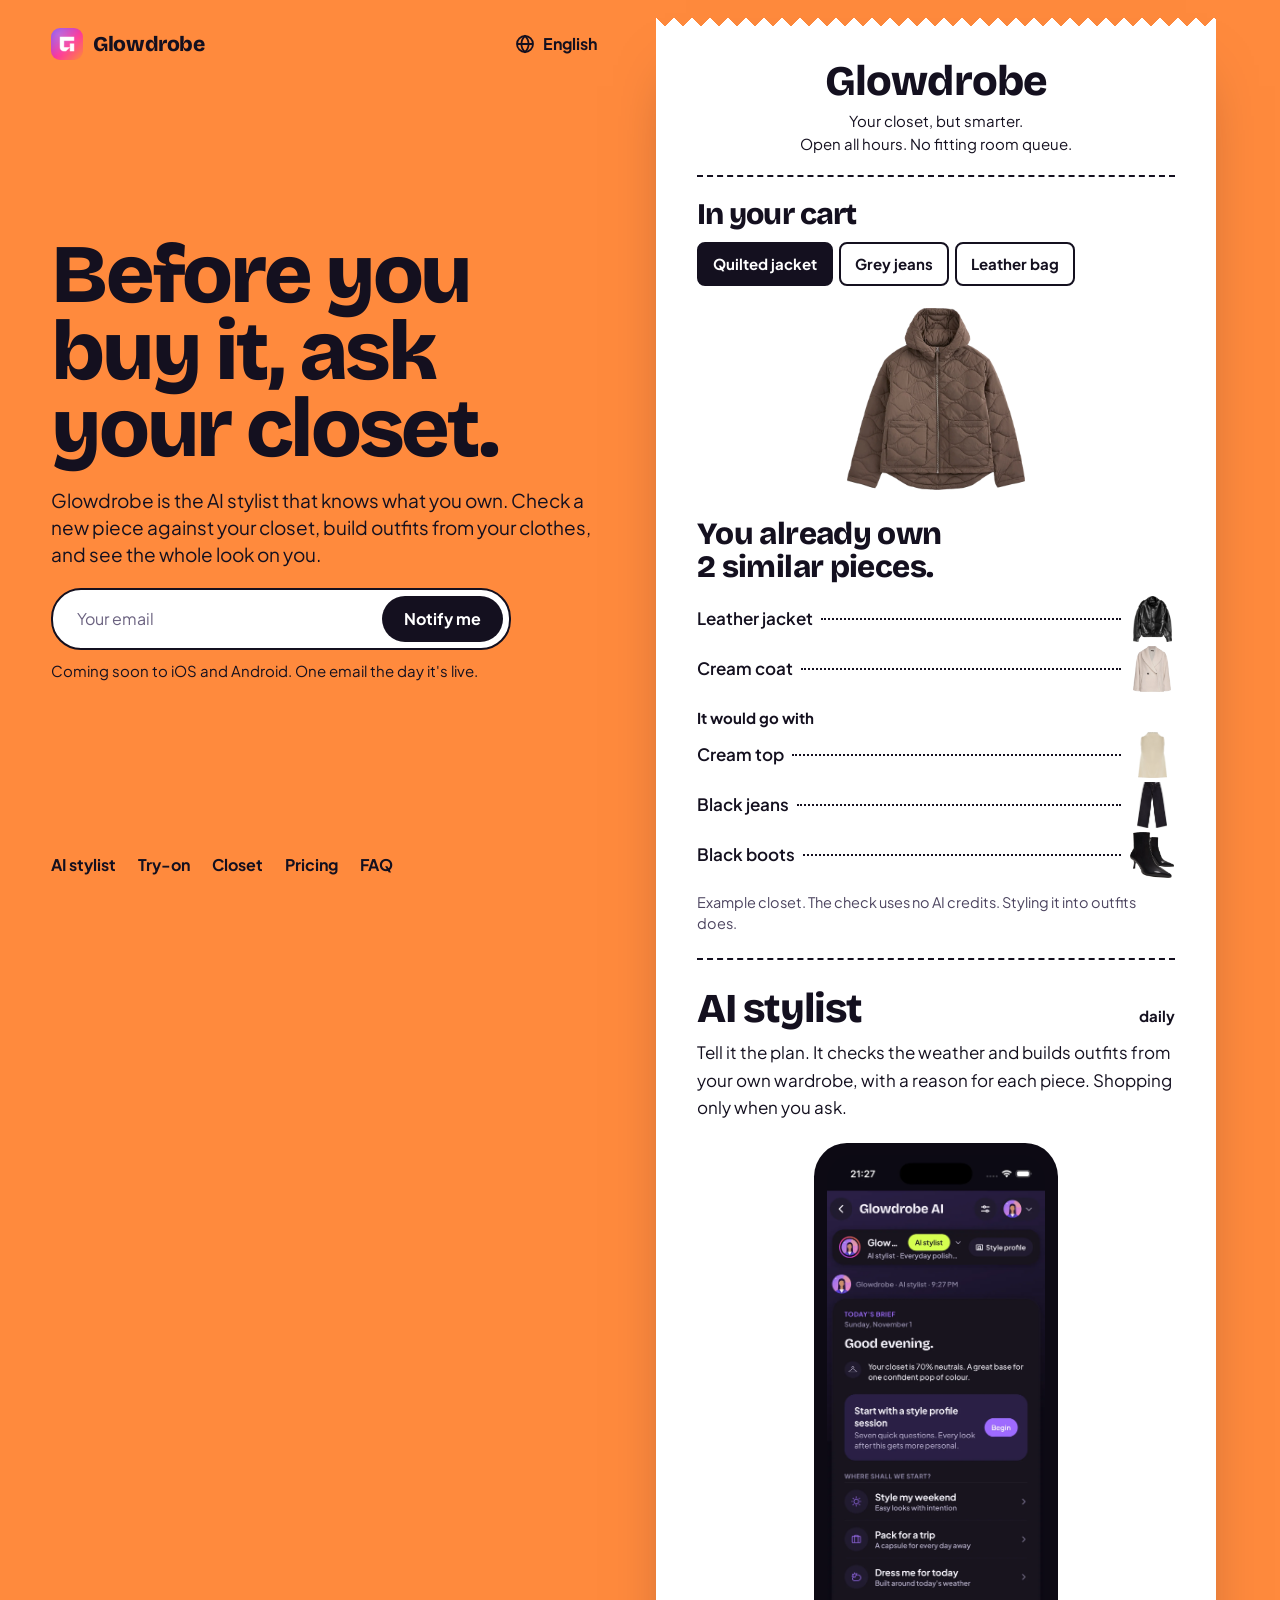
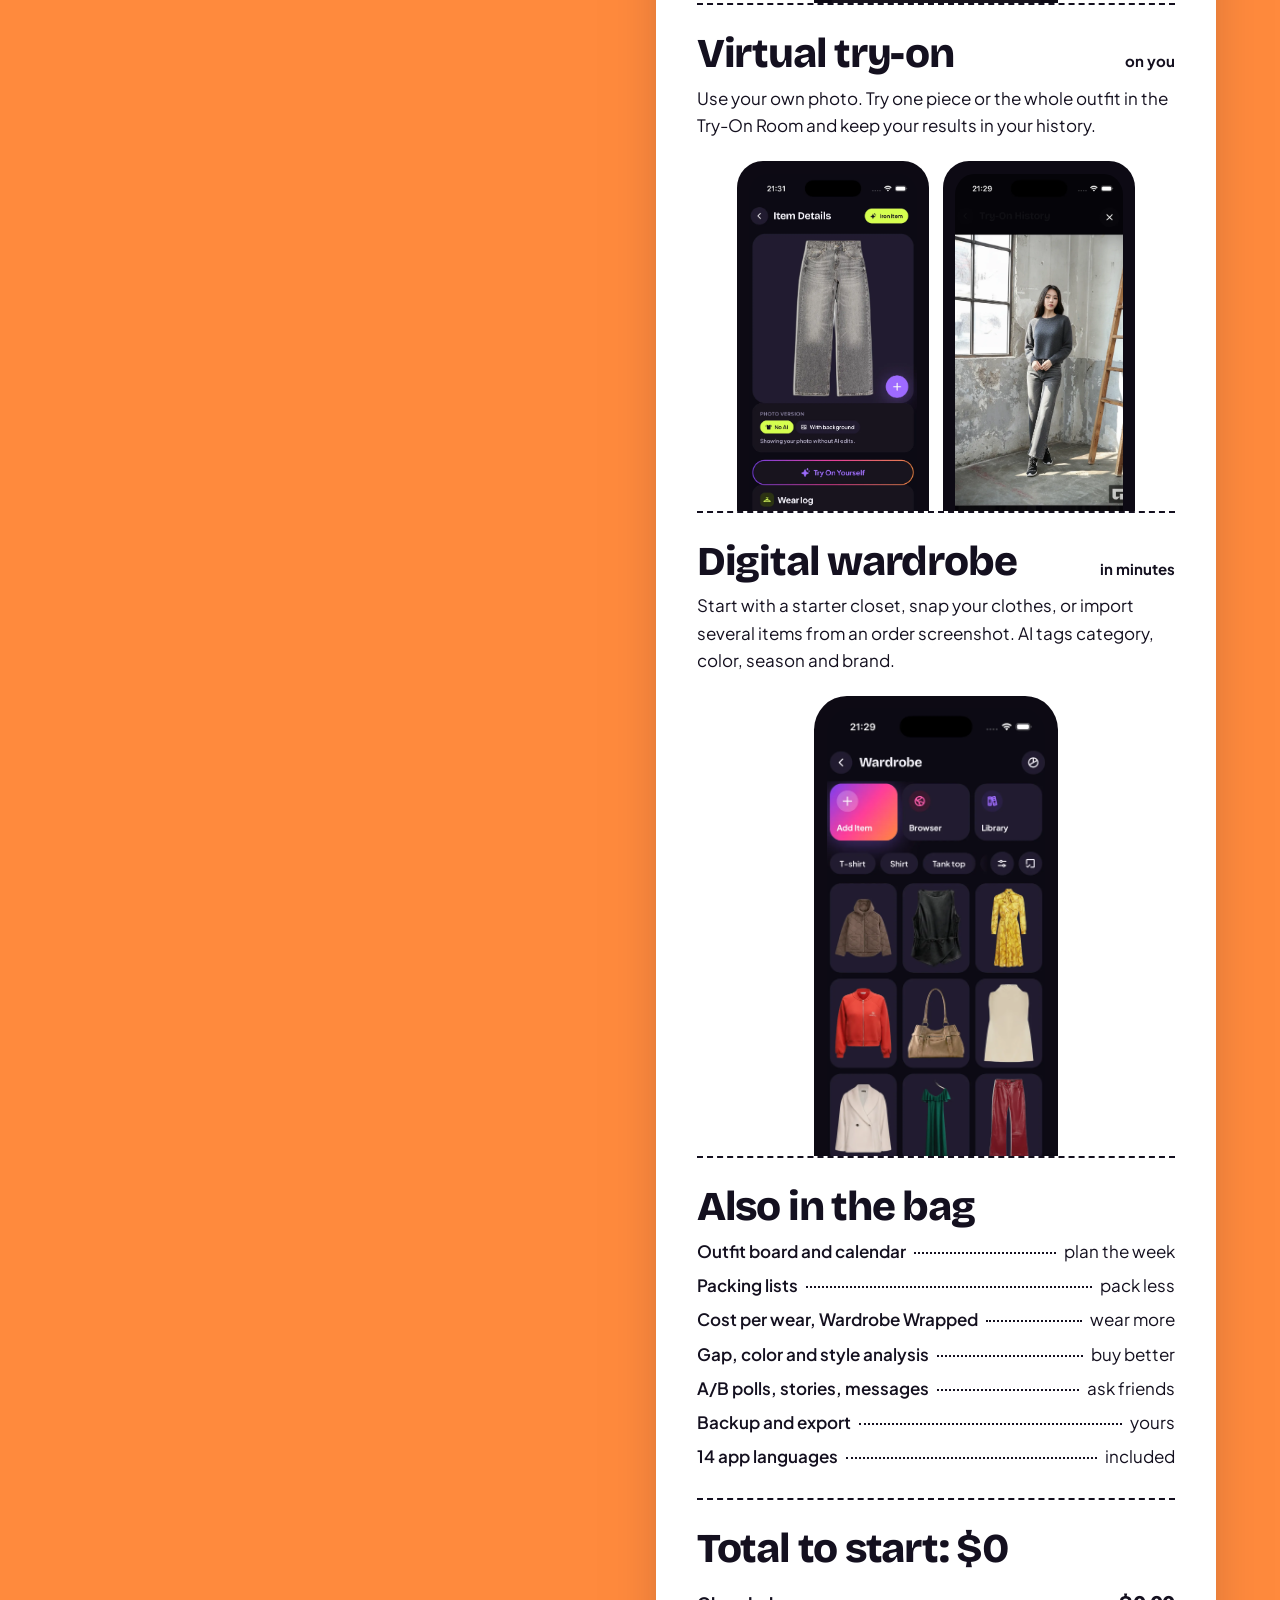
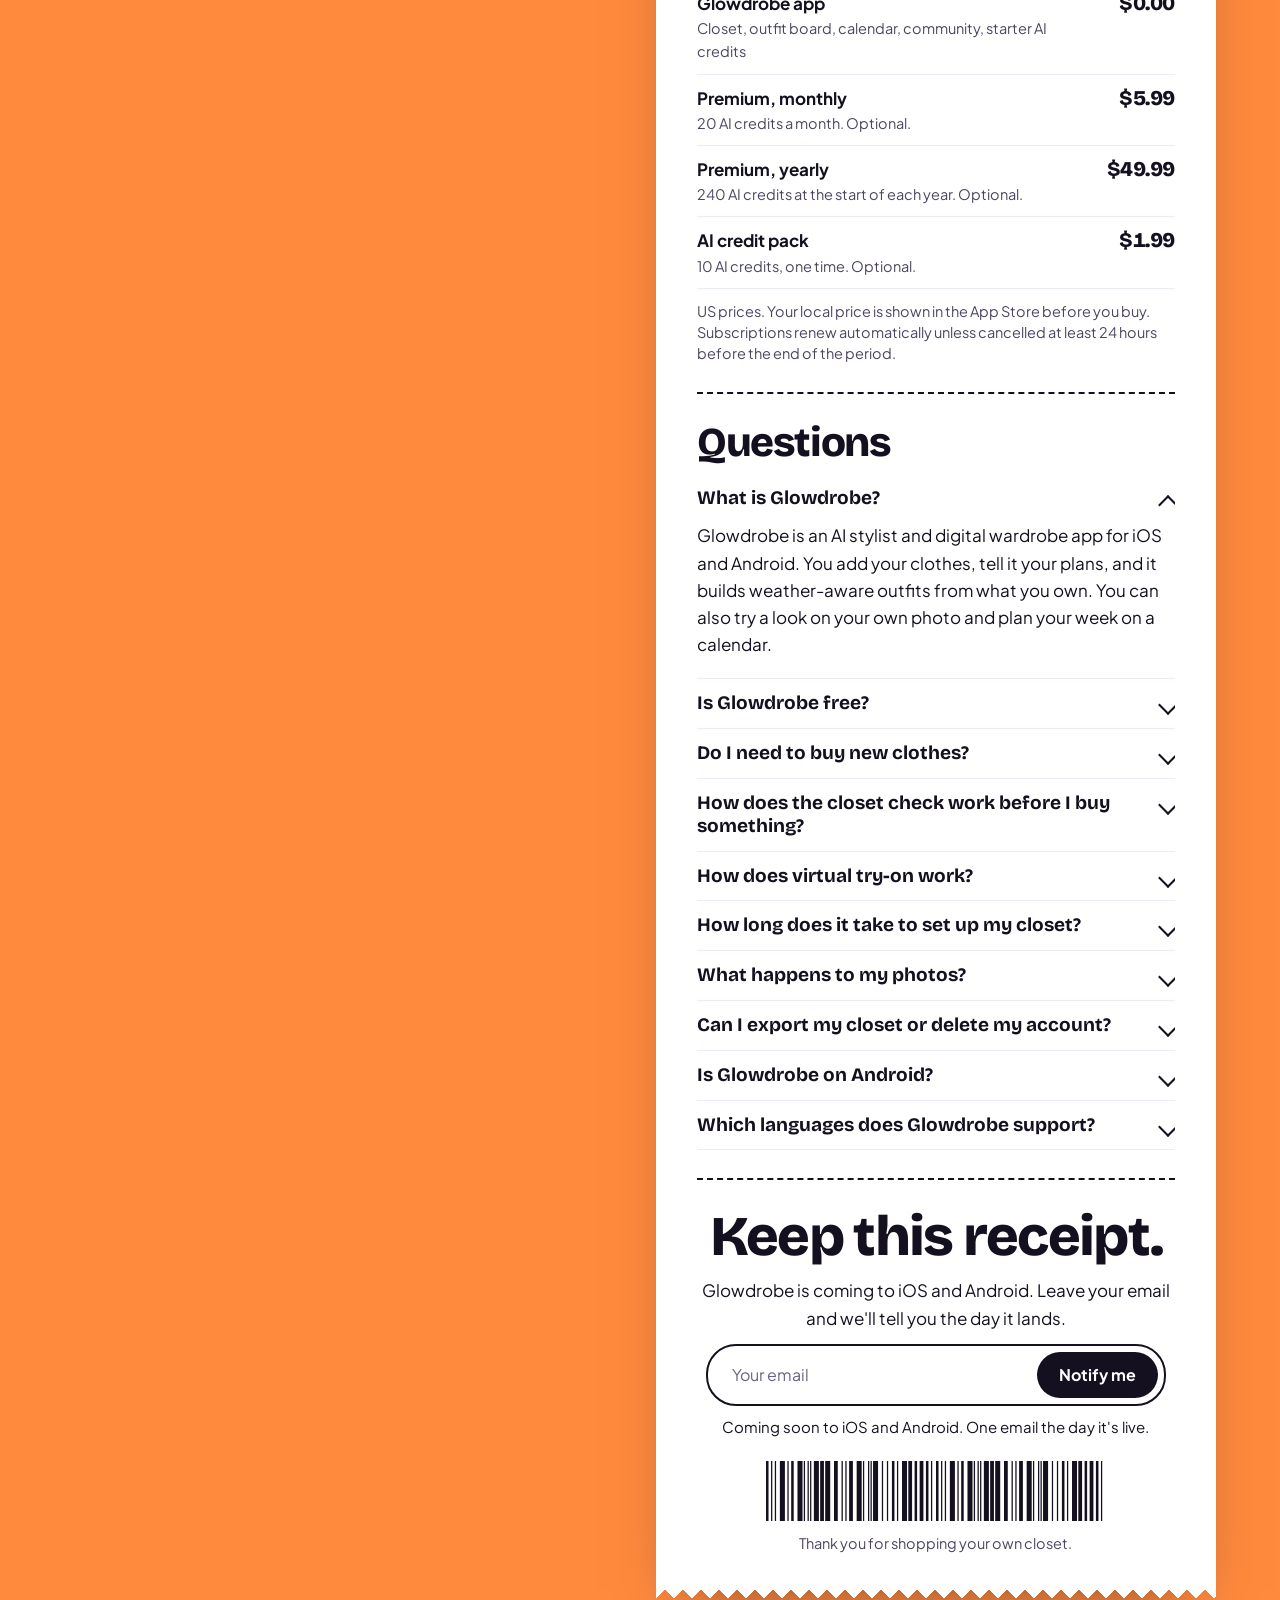
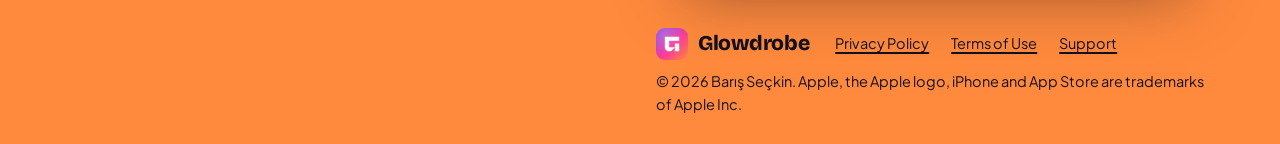
==== commit 312bb9d7: "Closet Check site in 14 languages with a working waitlist form Replaces the old single page with the" ====
--- a/index.html
+++ b/index.html
@@ -1,493 +1,205 @@
 <!doctype html>
-<html lang="en">
+<html lang="en" dir="ltr" data-launch="prelaunch">
 <head>
 <meta charset="utf-8">
 <meta name="viewport" content="width=device-width, initial-scale=1, viewport-fit=cover">
-<title>Glowdrobe: AI Stylist &amp; Wardrobe Planner for iPhone</title>
-<meta name="description" content="Snap your clothes once and let Glowdrobe's AI stylist build weather-aware outfits from your own closet. Try looks on virtually, plan your week and share fits with the community. Free on the App Store.">
-<meta name="theme-color" content="#0D0A14">
-<meta name="color-scheme" content="dark">
-<meta name="apple-itunes-app" content="app-id=6757796829">
+<title>Glowdrobe: AI Stylist &amp; Outfit Planner for Your Own Closet</title>
+<meta name="description" content="Glowdrobe is an AI stylist for iOS and Android. Build outfits from clothes you own, check new pieces against your closet, and see the look on your photo.">
+<meta name="theme-color" content="#FF8A3D">
 <link rel="canonical" href="https://glowdrobe.ai/">
 <link rel="alternate" hreflang="en" href="https://glowdrobe.ai/">
-<link rel="alternate" hreflang="tr" href="https://glowdrobe.ai/?lang=tr">
+<link rel="alternate" hreflang="ar" href="https://glowdrobe.ai/ar/">
+<link rel="alternate" hreflang="de" href="https://glowdrobe.ai/de/">
+<link rel="alternate" hreflang="es" href="https://glowdrobe.ai/es/">
+<link rel="alternate" hreflang="fr" href="https://glowdrobe.ai/fr/">
+<link rel="alternate" hreflang="id" href="https://glowdrobe.ai/id/">
+<link rel="alternate" hreflang="it" href="https://glowdrobe.ai/it/">
+<link rel="alternate" hreflang="ja" href="https://glowdrobe.ai/ja/">
+<link rel="alternate" hreflang="ko" href="https://glowdrobe.ai/ko/">
+<link rel="alternate" hreflang="nl" href="https://glowdrobe.ai/nl/">
+<link rel="alternate" hreflang="pl" href="https://glowdrobe.ai/pl/">
+<link rel="alternate" hreflang="pt" href="https://glowdrobe.ai/pt/">
+<link rel="alternate" hreflang="ru" href="https://glowdrobe.ai/ru/">
+<link rel="alternate" hreflang="tr" href="https://glowdrobe.ai/tr/">
 <link rel="alternate" hreflang="x-default" href="https://glowdrobe.ai/">
-
 <meta property="og:type" content="website">
 <meta property="og:site_name" content="Glowdrobe">
 <meta property="og:url" content="https://glowdrobe.ai/">
-<meta property="og:title" content="Glowdrobe: your closet, but smarter">
-<meta property="og:description" content="AI outfits from the clothes you already own, virtual try-on, outfit planning and a style community. Free on the App Store.">
+<meta property="og:title" content="Glowdrobe: AI Stylist &amp; Outfit Planner for Your Own Closet">
+<meta property="og:description" content="Glowdrobe is an AI stylist for iOS and Android. Build outfits from clothes you own, check new pieces against your closet, and see the look on your photo.">
 <meta property="og:image" content="https://glowdrobe.ai/assets/og-image.jpg">
 <meta property="og:image:width" content="1200">
 <meta property="og:image:height" content="630">
-<meta property="og:image:alt" content="Glowdrobe app on iPhone with the headline: Your closet, but smarter.">
 <meta property="og:locale" content="en_US">
-<meta property="og:locale:alternate" content="tr_TR">
 <meta name="twitter:card" content="summary_large_image">
-<meta name="twitter:title" content="Glowdrobe: your closet, but smarter">
-<meta name="twitter:description" content="AI outfits from the clothes you already own, virtual try-on, outfit planning and a style community. Free on the App Store.">
+<meta name="twitter:title" content="Glowdrobe: AI Stylist &amp; Outfit Planner for Your Own Closet">
+<meta name="twitter:description" content="Glowdrobe is an AI stylist for iOS and Android. Build outfits from clothes you own, check new pieces against your closet, and see the look on your photo.">
 <meta name="twitter:image" content="https://glowdrobe.ai/assets/og-image.jpg">
 
-<link rel="icon" type="image/png" sizes="32x32" href="assets/icons/icon-32.png">
-<link rel="icon" type="image/png" sizes="192x192" href="assets/icons/icon-192.png">
-<link rel="apple-touch-icon" href="assets/icons/icon-180.png">
-<link rel="manifest" href="site.webmanifest">
-
-<link rel="preload" href="assets/fonts/BricolageGrotesque_800ExtraBold.ttf" as="font" type="font/ttf" crossorigin>
-<link rel="preload" href="assets/fonts/PlusJakartaSans_400Regular.ttf" as="font" type="font/ttf" crossorigin>
-<link rel="stylesheet" href="assets/css/styles.css">
-<script>
-  /* pick language before first paint to avoid a flash of the wrong copy */
-  (function () {
-    var l = 'en';
-    try {
-      var q = new URLSearchParams(location.search).get('lang');
-      var s = localStorage.getItem('gd-lang');
-      if (q === 'tr' || q === 'en') l = q;
-      else if (s === 'tr' || s === 'en') l = s;
-      else if ((navigator.language || '').toLowerCase().indexOf('tr') === 0) l = 'tr';
-    } catch (e) {
-      if ((navigator.language || '').toLowerCase().indexOf('tr') === 0) l = 'tr';
-    }
-    document.documentElement.lang = l;
-    document.documentElement.className = 'js' + (l === 'tr' ? ' lang-pending' : '');
-    if (l === 'tr') setTimeout(function () { document.documentElement.classList.remove('lang-pending'); }, 1500);
-  })();
-</script>
-<script src="assets/screens/manifest.js" defer></script>
-<script src="assets/js/i18n-tr.js" defer></script>
-<script src="assets/js/main.js" defer></script>
-
-<script type="application/ld+json">
-{
-  "@context": "https://schema.org",
-  "@type": "SoftwareApplication",
-  "name": "Glowdrobe: Wardrobe Planner",
-  "operatingSystem": "iOS",
-  "applicationCategory": "LifestyleApplication",
-  "description": "Glowdrobe turns the clothes you already own into outfits you'll love: a digital wardrobe, an AI stylist with weather-aware outfit suggestions, virtual try-on, outfit planning on a calendar and a style community.",
-  "url": "https://glowdrobe.ai/",
-  "downloadUrl": "https://apps.apple.com/app/id6757796829",
-  "installUrl": "https://apps.apple.com/app/id6757796829",
-  "image": "https://glowdrobe.ai/assets/icons/icon-512.png",
-  "inLanguage": ["en", "tr"],
-  "offers": { "@type": "Offer", "price": "0", "priceCurrency": "USD", "category": "free" },
-  "author": { "@type": "Person", "name": "Barış Seçkin" }
-}
-</script>
+<link rel="icon" type="image/png" sizes="32x32" href="/assets/icons/icon-32.png">
+<link rel="icon" type="image/png" sizes="192x192" href="/assets/icons/icon-192.png">
+<link rel="apple-touch-icon" href="/assets/icons/icon-180.png">
+<link rel="manifest" href="/site.webmanifest">
+<link rel="preload" href="/assets/fonts/BricolageGrotesque_800ExtraBold.woff2" as="font" type="font/woff2" crossorigin>
+<link rel="preload" href="/assets/fonts/PlusJakartaSans_400Regular.woff2" as="font" type="font/woff2" crossorigin>
+
+<script src="/assets/js/config.js"></script>
+<link rel="stylesheet" href="/assets/css/site.css">
+<script src="/assets/js/site.js" defer></script>
+<script type="application/ld+json">[{"@context": "https://schema.org", "@type": "MobileApplication", "name": "Glowdrobe", "alternateName": "Glowdrobe: Wardrobe Planner", "operatingSystem": "iOS, Android", "applicationCategory": "LifestyleApplication", "description": "Glowdrobe is an AI stylist for iOS and Android. Build outfits from clothes you own, check new pieces against your closet, and see the look on your photo.", "url": "https://glowdrobe.ai/", "image": "https://glowdrobe.ai/assets/icons/icon-512.png", "inLanguage": "en", "offers": {"@type": "Offer", "price": "0", "priceCurrency": "USD"}, "author": {"@type": "Person", "name": "Barış Seçkin"}}, {"@context": "https://schema.org", "@type": "FAQPage", "inLanguage": "en", "mainEntity": [{"@type": "Question", "name": "What is Glowdrobe?", "acceptedAnswer": {"@type": "Answer", "text": "Glowdrobe is an AI stylist and digital wardrobe app for iOS and Android. You add your clothes, tell it your plans, and it builds weather-aware outfits from what you own. You can also try a look on your own photo and plan your week on a calendar."}}, {"@type": "Question", "name": "Is Glowdrobe free?", "acceptedAnswer": {"@type": "Answer", "text": "It's free to download. AI features such as outfit suggestions and virtual try-on use AI credits. You can buy a one-time pack of 10 AI credits or subscribe to Premium."}}, {"@type": "Question", "name": "Do I need to buy new clothes?", "acceptedAnswer": {"@type": "Answer", "text": "No. Outfits are built from your closet, and shopping suggestions only appear when you ask for them."}}, {"@type": "Question", "name": "How does the closet check work before I buy something?", "acceptedAnswer": {"@type": "Answer", "text": "Add a product from your browser, a screenshot or your photo library. Glowdrobe compares it with your closet and tells you if you already own something similar. The check itself uses no AI credits."}}, {"@type": "Question", "name": "How does virtual try-on work?", "acceptedAnswer": {"@type": "Answer", "text": "Upload a photo of yourself, pick a piece or a whole outfit, and Glowdrobe generates a preview of the look on you. Results are saved in your try-on history."}}, {"@type": "Question", "name": "How long does it take to set up my closet?", "acceptedAnswer": {"@type": "Answer", "text": "Minutes, not a weekend. Start with a starter closet, photograph your clothes, or import several items from one order screenshot. AI tags each piece for you."}}, {"@type": "Question", "name": "What happens to my photos?", "acceptedAnswer": {"@type": "Answer", "text": "Photos are processed to deliver the feature you asked for, like tagging an item or generating a try-on. The full details are in our Privacy Policy."}}, {"@type": "Question", "name": "Can I export my closet or delete my account?", "acceptedAnswer": {"@type": "Answer", "text": "Yes to both. You can back up and export your data, and you can delete your account right inside the app."}}, {"@type": "Question", "name": "Is Glowdrobe on Android?", "acceptedAnswer": {"@type": "Answer", "text": "Yes, it's on the way. Glowdrobe is coming to both iOS and Android."}}, {"@type": "Question", "name": "Which languages does Glowdrobe support?", "acceptedAnswer": {"@type": "Answer", "text": "The app is available in 14 languages: Arabic, Dutch, English, French, German, Indonesian, Italian, Japanese, Korean, Polish, Portuguese, Russian, Spanish and Turkish."}}]}]</script>
+<script>(function(){var l=new URLSearchParams(location.search).get('lang');if(l&&["ar", "de", "es", "fr", "id", "it", "ja", "ko", "nl", "pl", "pt", "ru", "tr"].indexOf(l)>-1)location.replace('/'+l+'/');})();</script>
 </head>
-<body>
-<a class="skip" href="#main" data-i18n="skip">Skip to content</a>
-
-<div class="bg" aria-hidden="true"><span class="blob b1"></span><span class="blob b2"></span><span class="blob b3"></span></div>
-
-<header class="nav" id="top">
-  <div class="wrap nav-in">
-    <a class="brand" href="#top" aria-label="Glowdrobe home">
-      <img src="assets/icons/icon-192.png" width="36" height="36" alt="">
-      <span>Glowdrobe</span>
-    </a>
-    <nav aria-label="Primary" class="nav-links">
-      <a href="#features" data-i18n="nav.features">Features</a>
-      <a href="#tour" data-i18n="nav.tour">Tour</a>
-      <a href="#premium" data-i18n="nav.premium">Premium</a>
-      <a href="#faq" data-i18n="nav.faq">FAQ</a>
+<body id="top">
+<a class="skip" href="#main">Skip to content</a>
+<div class="split">
+  <aside class="side" data-hero>
+    <div class="side-top">
+      <a class="brand" href="/" aria-label="Glowdrobe home"><img src="/assets/icons/icon-192.png" width="32" height="32" alt="">Glowdrobe</a>
+      <details class="langs"><summary><span class="sr">Language: </span><svg viewBox="0 0 20 20" aria-hidden="true"><circle cx="10" cy="10" r="8" fill="none" stroke="currentColor" stroke-width="1.8"/><path d="M2 10h16M10 2c2.4 2.2 3.6 4.9 3.6 8s-1.2 5.8-3.6 8c-2.4-2.2-3.6-4.9-3.6-8S7.6 4.2 10 2z" fill="none" stroke="currentColor" stroke-width="1.8"/></svg><span>English</span></summary><ul><li><a href="/id/" hreflang="id" lang="id">Bahasa Indonesia</a></li><li><a href="/de/" hreflang="de" lang="de">Deutsch</a></li><li><a href="/" hreflang="en" lang="en" aria-current="true">English</a></li><li><a href="/es/" hreflang="es" lang="es">Español</a></li><li><a href="/fr/" hreflang="fr" lang="fr">Français</a></li><li><a href="/it/" hreflang="it" lang="it">Italiano</a></li><li><a href="/nl/" hreflang="nl" lang="nl">Nederlands</a></li><li><a href="/pl/" hreflang="pl" lang="pl">Polski</a></li><li><a href="/pt/" hreflang="pt" lang="pt">Português</a></li><li><a href="/tr/" hreflang="tr" lang="tr">Türkçe</a></li><li><a href="/ru/" hreflang="ru" lang="ru">Русский</a></li><li><a href="/ar/" hreflang="ar" lang="ar">العربية</a></li><li><a href="/ja/" hreflang="ja" lang="ja">日本語</a></li><li><a href="/ko/" hreflang="ko" lang="ko">한국어</a></li></ul></details>
+    </div>
+    <div class="side-mid">
+      <h1 class="">Before you buy it, ask your closet.</h1>
+      <p>Glowdrobe is the AI stylist that knows what you own. Check a new piece against your closet, build outfits from your clothes, and see the whole look on you.</p>
+      <div class="cta">
+  <form class="notify" data-when="prelaunch" data-source="hero" novalidate>
+    <label class="sr" for="n-hero">Email address</label>
+    <div class="notify-row"><input id="n-hero" type="email" required autocomplete="email" inputmode="email" dir="ltr" placeholder="Your email"><button type="submit">Notify me</button></div>
+    <input class="hp" type="text" name="website" tabindex="-1" autocomplete="off" aria-hidden="true">
+    <p class="notify-msg" role="status" aria-live="polite"></p>
+  </form>
+  <a class="store" data-when="live" data-store-link href="#" rel="noopener" aria-label="Download Glowdrobe on the App Store" dir="ltr"><svg viewBox="0 0 24 24" aria-hidden="true"><path fill="currentColor" d="M12.152 6.896c-.948 0-2.415-1.078-3.96-1.04-2.04.027-3.91 1.183-4.961 3.014-2.117 3.675-.546 9.103 1.519 12.09 1.013 1.454 2.208 3.09 3.792 3.039 1.52-.065 2.09-.987 3.935-.987 1.831 0 2.35.987 3.96.948 1.637-.026 2.676-1.48 3.676-2.948 1.156-1.688 1.636-3.325 1.662-3.415-.039-.013-3.182-1.221-3.22-4.857-.026-3.04 2.48-4.494 2.597-4.559-1.429-2.09-3.623-2.324-4.39-2.376-2-.156-3.675 1.09-4.61 1.09zM15.53 3.83c.843-1.012 1.4-2.427 1.245-3.83-1.207.052-2.662.805-3.532 1.818-.78.896-1.454 2.338-1.273 3.714 1.338.104 2.715-.688 3.559-1.701"/></svg><span><small>Download on the</small><strong>App Store</strong></span></a>
+  <p class="cta-note" data-when="prelaunch">Coming soon to iOS and Android. One email the day it&#x27;s live.</p><p class="cta-note" data-when="live">Free to download. For iPhone.</p>
+</div>
+    </div>
+    <nav class="side-nav" aria-label="On this receipt">
+      <a href="#stylist">AI stylist</a><a href="#tryon">Try-on</a><a href="#closet">Closet</a><a href="#total">Pricing</a><a href="#faq">FAQ</a>
     </nav>
-    <div class="nav-cta">
-      <div class="lang" role="group" aria-label="Language" data-i18n-attr="aria-label:lang.label">
-        <button type="button" data-lang="en" aria-pressed="true">EN</button>
-        <button type="button" data-lang="tr" aria-pressed="false">TR</button>
+  </aside>
+
+  <div class="col">
+  <main id="main" class="paper">
+    <section class="head">
+      <p class="shop">Glowdrobe</p>
+      <p>Your closet, but smarter.</p>
+      <p>Open all hours. No fitting room queue.</p>
+    </section>
+
+    <section class="scan" aria-labelledby="scan-h">
+      <h2 id="scan-h">In your cart</h2>
+      <div class="tabs" role="tablist" aria-label="Choose an example product">
+        <button type="button" role="tab" aria-selected="true" aria-controls="result" data-p="plaid">Quilted jacket</button>
+        <button type="button" role="tab" aria-selected="false" aria-controls="result" data-p="jeans">Grey jeans</button>
+        <button type="button" role="tab" aria-selected="false" aria-controls="result" data-p="hoodie">Leather bag</button>
       </div>
-      <a class="btn btn-grad btn-sm" href="https://apps.apple.com/app/id6757796829" rel="noopener" data-i18n="nav.download">Download</a>
-    </div>
+      <div class="scan-item">
+        <img id="cart-img" src="/assets/items/quilted_jacket.webp" width="979" height="1000" alt="Quilted jacket" fetchpriority="high" decoding="async">
+        <div class="beam" aria-hidden="true"></div>
+        <p class="line-check" aria-hidden="true">Checking your closet</p>
+      </div>
+      <div class="result" id="result" role="tabpanel" aria-live="polite">
+        <p class="verdict" id="r-head">You already own 2 similar pieces.</p>
+        <ul class="print" id="r-similar">
+          <li><span>Leather jacket</span><i></i><img src="/assets/items/leather_jacket.webp" width="443" height="522" alt="" loading="lazy"></li>
+          <li><span>Cream coat</span><i></i><img src="/assets/items/cream_coat.webp" width="482" height="585" alt="" loading="lazy"></li>
+        </ul>
+        <p class="line">It would go with</p>
+        <ul class="print" id="r-goes">
+          <li><span>Cream top</span><i></i><img src="/assets/items/cream_top.webp" width="274" height="434" alt="" loading="lazy"></li>
+          <li><span>Black jeans</span><i></i><img src="/assets/items/dark_jeans.webp" width="505" height="771" alt="" loading="lazy"></li>
+          <li><span>Black boots</span><i></i><img src="/assets/items/boots.webp" width="589" height="610" alt="" loading="lazy"></li>
+        </ul>
+      </div>
+      <p class="small">Example closet. The check uses no AI credits. Styling it into outfits does.</p>
+    </section>
+
+    <section class="li" id="stylist">
+      <h2>AI stylist <span class="qty">daily</span></h2>
+      <p>Tell it the plan. It checks the weather and builds outfits from your own wardrobe, with a reason for each piece. Shopping only when you ask.</p>
+      <div class="art"><div class="phone"><img src="/assets/app/en/ai.webp" width="1000" height="2174" alt="Glowdrobe AI screen with options such as Dress me for today and Pack for a trip" decoding="async" loading="lazy"></div></div>
+    </section>
+
+    <section class="li" id="tryon">
+      <h2>Virtual try-on <span class="qty">on you</span></h2>
+      <p>Use your own photo. Try one piece or the whole outfit in the Try-On Room and keep your results in your history.</p>
+      <div class="art art-2"><div class="phone"><img src="/assets/app/en/item.webp" width="1000" height="2174" alt="Grey jeans in the closet with a button to try them on yourself" decoding="async" loading="lazy"></div><div class="phone"><img src="/assets/app/en/tryon.webp" width="1000" height="2174" alt="Try-on result showing a sweater and grey jeans on a person" decoding="async" loading="lazy"></div></div>
+    </section>
+
+    <section class="li" id="closet">
+      <h2>Digital wardrobe <span class="qty">in minutes</span></h2>
+      <p>Start with a starter closet, snap your clothes, or import several items from an order screenshot. AI tags category, color, season and brand.</p>
+      <div class="art"><div class="phone"><img src="/assets/app/en/wardrobe.webp" width="1000" height="2174" alt="Digital wardrobe with clothing tiles" decoding="async" loading="lazy"></div></div>
+    </section>
+
+    <section class="li">
+      <h2>Also in the bag</h2>
+      <ul class="extras">
+        <li><span>Outfit board and calendar</span><i></i><span>plan the week</span></li>
+        <li><span>Packing lists</span><i></i><span>pack less</span></li>
+        <li><span>Cost per wear, Wardrobe Wrapped</span><i></i><span>wear more</span></li>
+        <li><span>Gap, color and style analysis</span><i></i><span>buy better</span></li>
+        <li><span>A/B polls, stories, messages</span><i></i><span>ask friends</span></li>
+        <li><span>Backup and export</span><i></i><span>yours</span></li>
+        <li><span>14 app languages</span><i></i><span>included</span></li>
+      </ul>
+    </section>
+
+    <section class="li" id="total">
+      <h2>Total to start: $0</h2>
+      <table class="prices">
+        <caption class="sr">Glowdrobe plans and prices in US dollars</caption>
+        <thead class="sr"><tr><th scope="col">Plan</th><th scope="col">Price</th></tr></thead>
+        <tbody>
+          <tr><th scope="row">Glowdrobe app<small>Closet, outfit board, calendar, community, starter AI credits</small></th><td dir="ltr">$0.00</td></tr>
+          <tr><th scope="row">Premium, monthly<small>20 AI credits a month. Optional.</small></th><td dir="ltr">$5.99</td></tr>
+          <tr><th scope="row">Premium, yearly<small>240 AI credits at the start of each year. Optional.</small></th><td dir="ltr">$49.99</td></tr>
+          <tr><th scope="row">AI credit pack<small>10 AI credits, one time. Optional.</small></th><td dir="ltr">$1.99</td></tr>
+        </tbody>
+      </table>
+      <p class="small">US prices. Your local price is shown in the App Store before you buy. Subscriptions renew automatically unless cancelled at least 24 hours before the end of the period.</p>
+    </section>
+
+    <section class="li" id="faq">
+      <h2>Questions</h2>
+      <div class="faq"><details open><summary>What is Glowdrobe?</summary><p>Glowdrobe is an AI stylist and digital wardrobe app for iOS and Android. You add your clothes, tell it your plans, and it builds weather-aware outfits from what you own. You can also try a look on your own photo and plan your week on a calendar.</p></details>
+<details><summary>Is Glowdrobe free?</summary><p>It's free to download. AI features such as outfit suggestions and virtual try-on use AI credits. You can buy a one-time pack of 10 AI credits or subscribe to Premium.</p></details>
+<details><summary>Do I need to buy new clothes?</summary><p>No. Outfits are built from your closet, and shopping suggestions only appear when you ask for them.</p></details>
+<details><summary>How does the closet check work before I buy something?</summary><p>Add a product from your browser, a screenshot or your photo library. Glowdrobe compares it with your closet and tells you if you already own something similar. The check itself uses no AI credits.</p></details>
+<details><summary>How does virtual try-on work?</summary><p>Upload a photo of yourself, pick a piece or a whole outfit, and Glowdrobe generates a preview of the look on you. Results are saved in your try-on history.</p></details>
+<details><summary>How long does it take to set up my closet?</summary><p>Minutes, not a weekend. Start with a starter closet, photograph your clothes, or import several items from one order screenshot. AI tags each piece for you.</p></details>
+<details><summary>What happens to my photos?</summary><p>Photos are processed to deliver the feature you asked for, like tagging an item or generating a try-on. The full details are in our <a href="https://legal.glowdrobe.ai/privacy-policy" target="_blank" rel="noopener">Privacy Policy</a>.</p></details>
+<details><summary>Can I export my closet or delete my account?</summary><p>Yes to both. You can back up and export your data, and you can delete your account right inside the app.</p></details>
+<details><summary>Is Glowdrobe on Android?</summary><p>Yes, it's on the way. Glowdrobe is coming to both iOS and Android.</p></details>
+<details><summary>Which languages does Glowdrobe support?</summary><p>The app is available in 14 languages: Arabic, Dutch, English, French, German, Indonesian, Italian, Japanese, Korean, Polish, Portuguese, Russian, Spanish and Turkish.</p></details></div>
+    </section>
+
+    <section class="li last" id="close" data-close>
+      <h2>Keep this receipt.</h2>
+      <p data-when="prelaunch">Glowdrobe is coming to iOS and Android. Leave your email and we&#x27;ll tell you the day it lands.</p>
+      <p data-when="live">Free to download on iPhone. Scan it or tap it.</p>
+      <div class="cta">
+  <form class="notify" data-when="prelaunch" data-source="close" novalidate>
+    <label class="sr" for="n-close">Email address</label>
+    <div class="notify-row"><input id="n-close" type="email" required autocomplete="email" inputmode="email" dir="ltr" placeholder="Your email"><button type="submit">Notify me</button></div>
+    <input class="hp" type="text" name="website" tabindex="-1" autocomplete="off" aria-hidden="true">
+    <p class="notify-msg" role="status" aria-live="polite"></p>
+  </form>
+  <a class="store" data-when="live" data-store-link href="#" rel="noopener" aria-label="Download Glowdrobe on the App Store" dir="ltr"><svg viewBox="0 0 24 24" aria-hidden="true"><path fill="currentColor" d="M12.152 6.896c-.948 0-2.415-1.078-3.96-1.04-2.04.027-3.91 1.183-4.961 3.014-2.117 3.675-.546 9.103 1.519 12.09 1.013 1.454 2.208 3.09 3.792 3.039 1.52-.065 2.09-.987 3.935-.987 1.831 0 2.35.987 3.96.948 1.637-.026 2.676-1.48 3.676-2.948 1.156-1.688 1.636-3.325 1.662-3.415-.039-.013-3.182-1.221-3.22-4.857-.026-3.04 2.48-4.494 2.597-4.559-1.429-2.09-3.623-2.324-4.39-2.376-2-.156-3.675 1.09-4.61 1.09zM15.53 3.83c.843-1.012 1.4-2.427 1.245-3.83-1.207.052-2.662.805-3.532 1.818-.78.896-1.454 2.338-1.273 3.714 1.338.104 2.715-.688 3.559-1.701"/></svg><span><small>Download on the</small><strong>App Store</strong></span></a>
+  <p class="cta-note" data-when="prelaunch">Coming soon to iOS and Android. One email the day it&#x27;s live.</p><p class="cta-note" data-when="live">Free to download. For iPhone.</p>
+</div>
+      <div class="barcode" data-when="prelaunch" aria-hidden="true"><svg viewBox="0 0 270 60" preserveAspectRatio="none" fill="currentColor"><rect x="0" width="2" height="60"/><rect x="4" width="1" height="60"/><rect x="7" width="1" height="60"/><rect x="11" width="4" height="60"/><rect x="17" width="1" height="60"/><rect x="20" width="2" height="60"/><rect x="25" width="4" height="60"/><rect x="30" width="1" height="60"/><rect x="33" width="1" height="60"/><rect x="35" width="1" height="60"/><rect x="38" width="4" height="60"/><rect x="43" width="3" height="60"/><rect x="47" width="4" height="60"/><rect x="54" width="3" height="60"/><rect x="60" width="1" height="60"/><rect x="63" width="1" height="60"/><rect x="66" width="3" height="60"/><rect x="72" width="4" height="60"/><rect x="77" width="1" height="60"/><rect x="81" width="1" height="60"/><rect x="83" width="1" height="60"/><rect x="85" width="4" height="60"/><rect x="92" width="1" height="60"/><rect x="96" width="1" height="60"/><rect x="100" width="2" height="60"/><rect x="104" width="1" height="60"/><rect x="108" width="4" height="60"/><rect x="113" width="3" height="60"/><rect x="118" width="2" height="60"/><rect x="122" width="3" height="60"/><rect x="127" width="2" height="60"/><rect x="131" width="1" height="60"/><rect x="135" width="2" height="60"/><rect x="139" width="1" height="60"/><rect x="142" width="1" height="60"/><rect x="146" width="4" height="60"/><rect x="152" width="1" height="60"/><rect x="155" width="2" height="60"/><rect x="160" width="4" height="60"/><rect x="165" width="1" height="60"/><rect x="168" width="1" height="60"/><rect x="170" width="1" height="60"/><rect x="173" width="4" height="60"/><rect x="178" width="3" height="60"/><rect x="182" width="4" height="60"/><rect x="189" width="3" height="60"/><rect x="195" width="1" height="60"/><rect x="198" width="1" height="60"/><rect x="201" width="3" height="60"/><rect x="207" width="4" height="60"/><rect x="212" width="1" height="60"/><rect x="216" width="1" height="60"/><rect x="218" width="1" height="60"/><rect x="220" width="4" height="60"/><rect x="227" width="1" height="60"/><rect x="231" width="1" height="60"/><rect x="235" width="2" height="60"/><rect x="239" width="1" height="60"/><rect x="243" width="4" height="60"/><rect x="248" width="3" height="60"/><rect x="253" width="2" height="60"/><rect x="257" width="3" height="60"/><rect x="262" width="2" height="60"/><rect x="266" width="1" height="60"/></svg></div>
+      <figure class="qr" data-when="live"><img src="/assets/qr-appstore.svg" width="170" height="170" alt="QR code linking to Glowdrobe on the App Store" loading="lazy"></figure>
+      <p class="small center">Thank you for shopping your own closet.</p>
+    </section>
+
+  </main>
+    <footer class="foot"><div class="foot-in">
+      <a class="brand" href="/"><img src="/assets/icons/icon-192.png" width="32" height="32" alt="" loading="lazy">Glowdrobe</a>
+      <nav aria-label="Legal"><a href="https://legal.glowdrobe.ai/privacy-policy" target="_blank" rel="noopener">Privacy Policy</a><a href="https://legal.glowdrobe.ai/terms-of-use" target="_blank" rel="noopener">Terms of Use</a><a href="https://legal.glowdrobe.ai/support" target="_blank" rel="noopener">Support</a></nav>
+      <p class="legal">© 2026 Barış Seçkin. Apple, the Apple logo, iPhone and App Store are trademarks of Apple Inc.</p>
+    </div></footer>
   </div>
-</header>
-
-<main id="main">
-
-<!-- ============ HERO ============ -->
-<section class="hero">
-  <div class="wrap hero-in">
-    <div class="hero-copy">
-      <p class="chips-row" aria-label="Highlights">
-        <span class="chip chip-lime" data-i18n="hero.chip1">AI stylist</span>
-        <span class="chip chip-glass" data-i18n="hero.chip2">Virtual try-on</span>
-        <span class="chip chip-glass" data-i18n="hero.chip3">Style crew</span>
-      </p>
-      <h1 class="display" data-i18n="hero.title">Your closet, <span class="grad">but smarter.</span></h1>
-      <p class="lead" data-i18n="hero.lead">Snap your clothes once. Glowdrobe's AI stylist builds outfits from what you already own, for the weather and your plans, and lets you try looks on before you wear them.</p>
-      <div class="cta-row" id="hero-cta">
-        <a class="appstore" href="https://apps.apple.com/app/id6757796829" rel="noopener" aria-label="Download Glowdrobe on the App Store" data-i18n-attr="aria-label:badge.aria">
-          <svg viewBox="0 0 24 24" aria-hidden="true"><path fill="currentColor" d="M12.152 6.896c-.948 0-2.415-1.078-3.96-1.04-2.04.027-3.91 1.183-4.961 3.014-2.117 3.675-.546 9.103 1.519 12.09 1.013 1.454 2.208 3.09 3.792 3.039 1.52-.065 2.09-.987 3.935-.987 1.831 0 2.35.987 3.96.948 1.637-.026 2.676-1.48 3.676-2.948 1.156-1.688 1.636-3.325 1.662-3.415-.039-.013-3.182-1.221-3.22-4.857-.026-3.04 2.48-4.494 2.597-4.559-1.429-2.09-3.623-2.324-4.39-2.376-2-.156-3.675 1.09-4.61 1.09zM15.53 3.83c.843-1.012 1.4-2.427 1.245-3.83-1.207.052-2.662.805-3.532 1.818-.78.896-1.454 2.338-1.273 3.714 1.338.104 2.715-.688 3.559-1.701"/></svg>
-          <span class="as-txt"><small data-i18n="badge.small">Download on the</small><strong data-i18n="badge.big">App Store</strong></span>
-        </a>
-        <p class="cta-note" data-i18n="hero.note">Free to download · Optional Premium<br>For iPhone</p>
-      </div>
-    </div>
-
-    <div class="hero-stage" aria-hidden="false">
-      <figure class="photo p-hero-a">
-        <picture><source srcset="assets/img/splash-2.webp" type="image/webp"><img src="assets/img/splash-2.jpg" width="746" height="1000" alt="Two friends posing in street-style outfits" data-i18n-attr="alt:alt.p2" fetchpriority="high"></picture>
-      </figure>
-      <figure class="photo p-hero-b">
-        <picture><source srcset="assets/img/splash-1.webp" type="image/webp"><img src="assets/img/splash-1.jpg" width="746" height="1000" alt="Woman in a denim jacket and bucket hat framing the camera with her hands" data-i18n-attr="alt:alt.p1"></picture>
-      </figure>
-      <div class="phone phone-hero float">
-        <div class="screen" data-ph="ai">
-          <img data-screen="ai" width="800" height="1738" alt="Glowdrobe AI stylist screen" data-i18n-attr="alt:alt.ai" fetchpriority="high">
-        </div>
-      </div>
-      <span class="sticker s-lime st-1" data-i18n="st.fast">⚡ Outfit in seconds</span>
-      <span class="sticker s-white st-2" data-i18n="st.weather">🌤 Weather-aware</span>
-      <span class="sticker s-sky st-3" data-i18n="st.tryon">🪞 See it on you</span>
-    </div>
-  </div>
-
-  <div class="ticker" aria-hidden="true">
-    <div class="ticker-track">
-      <span>OOTD</span><span class="dot"></span><span data-i18n="tk.1">Weather-ready</span><span class="dot"></span><span data-i18n="tk.2">From your closet</span><span class="dot"></span><span data-i18n="tk.3">Capsule wardrobe</span><span class="dot"></span><span data-i18n="tk.4">Packing lists</span><span class="dot"></span><span data-i18n="tk.5">Trend radar</span><span class="dot"></span><span data-i18n="tk.6">A/B polls</span><span class="dot"></span>
-      <span>OOTD</span><span class="dot"></span><span data-i18n="tk.1">Weather-ready</span><span class="dot"></span><span data-i18n="tk.2">From your closet</span><span class="dot"></span><span data-i18n="tk.3">Capsule wardrobe</span><span class="dot"></span><span data-i18n="tk.4">Packing lists</span><span class="dot"></span><span data-i18n="tk.5">Trend radar</span><span class="dot"></span><span data-i18n="tk.6">A/B polls</span><span class="dot"></span>
-    </div>
-  </div>
-</section>
-
-<!-- ============ STORY TOUR (interactive demo) ============ -->
-<section class="tour section" id="tour" aria-labelledby="tour-title">
-  <div class="wrap tour-in">
-    <div class="tour-copy">
-      <div class="tour-head">
-      <span class="kicker" data-i18n="tour.kicker">Take the tour</span>
-      <h2 id="tour-title" class="h2" data-i18n="tour.title">A day with your <span class="grad">AI stylist</span></h2>
-      <p class="sub" data-i18n="tour.sub">Tap through the app like a story. Tap the sides of the phone, swipe, or use the arrow keys.</p>
-      </div>
-      <ol class="tour-steps" id="tour-steps">
-        <li><button type="button" data-step="0"><b>01</b><span><strong data-i18n="tour.s1.t">Ask anything</strong><em data-i18n="tour.s1.d">“Date night tonight, what do I wear?” Chat with Glowdrobe AI.</em></span></button></li>
-        <li><button type="button" data-step="1"><b>02</b><span><strong data-i18n="tour.s2.t">Outfit ready</strong><em data-i18n="tour.s2.d">A look built from pieces you already own, matched to the weather.</em></span></button></li>
-        <li><button type="button" data-step="2"><b>03</b><span><strong data-i18n="tour.s3.t">Try it on</strong><em data-i18n="tour.s3.d">See the outfit on your own photo before getting dressed.</em></span></button></li>
-        <li><button type="button" data-step="3"><b>04</b><span><strong data-i18n="tour.s4.t">Your closet, sorted</strong><em data-i18n="tour.s4.d">Every piece tagged by category, color, season and brand.</em></span></button></li>
-        <li><button type="button" data-step="4"><b>05</b><span><strong data-i18n="tour.s5.t">Plan the week</strong><em data-i18n="tour.s5.d">Drop looks on your calendar so mornings take seconds.</em></span></button></li>
-        <li><button type="button" data-step="5"><b>06</b><span><strong data-i18n="tour.s6.t">Post the fit</strong><em data-i18n="tour.s6.d">Share it, run an A/B poll and get the hype.</em></span></button></li>
-      </ol>
-    </div>
-
-    <div class="tour-stage">
-      <div class="story" id="story" role="region" aria-roledescription="carousel" aria-label="App tour" data-i18n-attr="aria-label:tour.aria" tabindex="0">
-        <div class="phone phone-tour">
-          <div class="screen story-screen">
-            <div class="story-bars" aria-hidden="true">
-              <span><i></i></span><span><i></i></span><span><i></i></span><span><i></i></span><span><i></i></span><span><i></i></span>
-            </div>
-            <div class="story-slide" data-ph="ai" aria-roledescription="slide"><img data-screen="ai" width="800" height="1738" alt="AI stylist chat" data-i18n-attr="alt:alt.ai" loading="lazy"></div>
-            <div class="story-slide" data-ph="outfit" aria-roledescription="slide"><img data-screen="outfit" width="800" height="1738" alt="Outfit suggestion built from your wardrobe" data-i18n-attr="alt:alt.outfit" loading="lazy"></div>
-            <div class="story-slide" data-ph="tryon" aria-roledescription="slide"><img data-screen="tryon" width="800" height="1738" alt="Virtual try-on result" data-i18n-attr="alt:alt.tryon" loading="lazy"></div>
-            <div class="story-slide" data-ph="wardrobe" aria-roledescription="slide"><img data-screen="wardrobe" width="800" height="1738" alt="Digital wardrobe grid" data-i18n-attr="alt:alt.wardrobe" loading="lazy"></div>
-            <div class="story-slide" data-ph="plan" aria-roledescription="slide"><img data-screen="plan" width="800" height="1738" alt="Outfit calendar" data-i18n-attr="alt:alt.plan" loading="lazy"></div>
-            <div class="story-slide" data-ph="community" aria-roledescription="slide"><img data-screen="community" width="800" height="1738" alt="Community feed with an A/B poll" data-i18n-attr="alt:alt.community" loading="lazy"></div>
-            <button type="button" class="tap tap-prev" aria-label="Previous screen" data-i18n-attr="aria-label:tour.prev"></button>
-            <button type="button" class="tap tap-next" aria-label="Next screen" data-i18n-attr="aria-label:tour.next"></button>
-          </div>
-        </div>
-        <span class="sticker s-lime st-tour" id="story-sticker" aria-hidden="true"></span>
-        <div class="story-ctrl">
-          <button type="button" class="round" id="story-prev" aria-label="Previous screen" data-i18n-attr="aria-label:tour.prev"><svg viewBox="0 0 24 24" aria-hidden="true"><path d="M15 5l-7 7 7 7" fill="none" stroke="currentColor" stroke-width="2.4" stroke-linecap="round" stroke-linejoin="round"/></svg></button>
-          <button type="button" class="round" id="story-play" aria-label="Pause tour" data-label-pause="Pause tour" data-label-play="Play tour"><svg viewBox="0 0 24 24" aria-hidden="true"><path class="i-pause" d="M8 5v14M16 5v14" fill="none" stroke="currentColor" stroke-width="2.6" stroke-linecap="round"/><path class="i-play" d="M8 5l11 7-11 7z" fill="currentColor"/></svg></button>
-          <button type="button" class="round" id="story-next" aria-label="Next screen" data-i18n-attr="aria-label:tour.next"><svg viewBox="0 0 24 24" aria-hidden="true"><path d="M9 5l7 7-7 7" fill="none" stroke="currentColor" stroke-width="2.4" stroke-linecap="round" stroke-linejoin="round"/></svg></button>
-        </div>
-        <p class="sr-only" aria-live="polite" id="story-live"></p>
-      </div>
-    </div>
-  </div>
-</section>
-
-<!-- ============ FEATURES ============ -->
-<div id="features">
-
-<section class="feature section" aria-labelledby="f-ai">
-  <div class="wrap feature-in">
-    <div class="f-copy">
-      <span class="kicker k-violet" data-i18n="f1.kicker">AI stylist</span>
-      <h2 class="h2" id="f-ai" data-i18n="f1.title">Outfit panic? <span class="grad">Solved.</span></h2>
-      <p class="sub" data-i18n="f1.sub">Chat with Glowdrobe AI for looks that match your plans, the weather and your vibe, built from the clothes you already own.</p>
-      <ul class="ticks">
-        <li data-i18n="f1.b1">Outfit suggestions from your own wardrobe</li>
-        <li data-i18n="f1.b2">Considers your local weather</li>
-        <li data-i18n="f1.b3">Packing lists for your next trip</li>
-        <li data-i18n="f1.b4">A personal trend radar for your wardrobe</li>
-        <li data-i18n="f1.b5">Color palette and style analysis</li>
-      </ul>
-    </div>
-    <div class="f-media">
-      <figure class="photo p-f1"><picture><source srcset="assets/img/splash-4.webp" type="image/webp"><img src="assets/img/splash-4.jpg" width="642" height="1000" alt="Woman in a camel coat with a coffee on a city street" data-i18n-attr="alt:alt.p4" loading="lazy"></picture></figure>
-      <div class="phone phone-f float-slow"><div class="screen" data-ph="outfit"><img data-screen="outfit" width="800" height="1738" alt="Outfit suggestion built from your wardrobe" data-i18n-attr="alt:alt.outfit" loading="lazy"></div></div>
-      <div class="bubble bubble-user" data-i18n="st.chatUser">Date night tonight, what do I wear? 😅</div>
-      <div class="bubble bubble-ai" data-i18n="st.chatAi">Black jeans + your striped tee + loafers. Effortless ✨</div>
-    </div>
-  </div>
-</section>
-
-<section class="feature section rev" aria-labelledby="f-try">
-  <div class="wrap feature-in">
-    <div class="f-copy">
-      <span class="kicker k-pink" data-i18n="f2.kicker">Virtual try-on</span>
-      <h2 class="h2" id="f-try" data-i18n="f2.title">Try it on. <span class="grad">Before you buy.</span></h2>
-      <p class="sub" data-i18n="f2.sub">Upload a photo of yourself and see any piece on you in seconds, before you get dressed or hit checkout.</p>
-      <ul class="ticks">
-        <li data-i18n="f2.b1">Preview outfits on your own photo</li>
-        <li data-i18n="f2.b2">Keep a history of your try-on results</li>
-        <li data-i18n="f2.b3">Mix pieces from your closet with new finds</li>
-      </ul>
-    </div>
-    <div class="f-media">
-      <figure class="photo p-f2"><picture><source srcset="assets/img/splash-7.webp" type="image/webp"><img src="assets/img/splash-7.jpg" width="642" height="1000" alt="Woman walking in a brown coat, striped top and navy trousers" data-i18n-attr="alt:alt.p7" loading="lazy"></picture></figure>
-      <div class="phone phone-f float-slow"><div class="screen" data-ph="tryon"><img data-screen="tryon" width="800" height="1738" alt="Virtual try-on result" data-i18n-attr="alt:alt.tryon" loading="lazy"></div></div>
-      <span class="sticker s-sky st-a" data-i18n="st.tryingOn">🪞 Trying it on you…</span>
-      <span class="sticker s-lime st-b" data-i18n="st.looksGood">Looks great on you ✨</span>
-    </div>
-  </div>
-</section>
-
-<section class="feature section" aria-labelledby="f-ward">
-  <div class="wrap feature-in">
-    <div class="f-copy">
-      <span class="kicker k-tang" data-i18n="f3.kicker">Digital wardrobe</span>
-      <h2 class="h2" id="f-ward" data-i18n="f3.title">Snap once. <span class="grad">Sorted forever.</span></h2>
-      <p class="sub" data-i18n="f3.sub">Photograph your clothes and AI auto-tags them, so your whole closet lives in your pocket.</p>
-      <ul class="ticks">
-        <li data-i18n="f3.b1">AI auto-tagging by category, color, season and brand</li>
-        <li data-i18n="f3.b2">Filter, search and build collections in seconds</li>
-        <li data-i18n="f3.b3">See what your wardrobe has, and what it's missing</li>
-      </ul>
-    </div>
-    <div class="f-media">
-      <figure class="photo p-f3"><picture><source srcset="assets/img/splash-3.webp" type="image/webp"><img src="assets/img/splash-3.jpg" width="756" height="1000" alt="Man in a green cable-knit sweater with a canvas messenger bag" data-i18n-attr="alt:alt.p3" loading="lazy"></picture></figure>
-      <div class="phone phone-f float-slow"><div class="screen" data-ph="wardrobe"><img data-screen="wardrobe" width="800" height="1738" alt="Digital wardrobe grid" data-i18n-attr="alt:alt.wardrobe" loading="lazy"></div></div>
-      <span class="sticker s-white st-a" data-i18n="st.tagged">🏷 Auto-tagged</span>
-      <span class="sticker s-sun st-b" data-i18n="st.closet">From your closet</span>
-    </div>
-  </div>
-</section>
-
-<section class="feature section rev" aria-labelledby="f-plan">
-  <div class="wrap feature-in">
-    <div class="f-copy">
-      <span class="kicker k-mint" data-i18n="f4.kicker">Plan &amp; create</span>
-      <h2 class="h2" id="f-plan" data-i18n="f4.title">Your week, <span class="grad">already dressed.</span></h2>
-      <p class="sub" data-i18n="f4.sub">Build looks on a free-form outfit board, save them, and put them on your calendar so getting ready takes seconds.</p>
-      <ul class="ticks">
-        <li data-i18n="f4.b1">Create combinations on a canvas and save them</li>
-        <li data-i18n="f4.b2">Plan what to wear on your calendar</li>
-        <li data-i18n="f4.b3">Weather-ready picks for the days ahead</li>
-      </ul>
-    </div>
-    <div class="f-media f-duo">
-      <div class="phone phone-f phone-back float-slow"><div class="screen" data-ph="outfit"><img data-screen="outfit" width="800" height="1738" alt="Outfit board" data-i18n-attr="alt:alt.board" loading="lazy"></div></div>
-      <div class="phone phone-f phone-front float"><div class="screen" data-ph="plan"><img data-screen="plan" width="800" height="1738" alt="Outfit calendar" data-i18n-attr="alt:alt.plan" loading="lazy"></div></div>
-      <span class="sticker s-lime st-a" data-i18n="st.ready">✅ Outfit ready</span>
-      <span class="sticker s-white st-b" data-i18n="st.weather">🌤 Weather-aware</span>
-    </div>
-  </div>
-</section>
-
-<section class="feature section" aria-labelledby="f-com">
-  <div class="wrap feature-in">
-    <div class="f-copy">
-      <span class="kicker k-sky" data-i18n="f5.kicker">Community</span>
-      <h2 class="h2" id="f-com" data-i18n="f5.title">Post the fit. <span class="grad">Get the hype.</span></h2>
-      <p class="sub" data-i18n="f5.sub">Share looks, run A/B polls and find people with your taste, in a community built to stay kind.</p>
-      <ul class="ticks">
-        <li data-i18n="f5.b1">Share outfits, stories and polls</li>
-        <li data-i18n="f5.b2">Follow people whose style inspires you and message them</li>
-        <li data-i18n="f5.b3">Report or block anyone, any time</li>
-      </ul>
-    </div>
-    <div class="f-media">
-      <figure class="photo p-f5"><picture><source srcset="assets/img/splash-6.webp" type="image/webp"><img src="assets/img/splash-6.jpg" width="558" height="1000" alt="Two friends in streetwear sitting on station stairs" data-i18n-attr="alt:alt.p6" loading="lazy"></picture></figure>
-      <div class="phone phone-f float-slow"><div class="screen" data-ph="community"><img data-screen="community" width="800" height="1738" alt="Community feed with an A/B poll" data-i18n-attr="alt:alt.community" loading="lazy"></div></div>
-      <div class="poll" aria-hidden="true"><b data-i18n="st.poll">Which one?</b><span class="poll-opts"><i>A</i><i>B</i></span></div>
-      <span class="sticker s-white st-b" data-i18n="st.comment">obsessed with this fit 😍</span>
-    </div>
-  </div>
-</section>
-
 </div>
-
-<!-- ============ HOW IT WORKS ============ -->
-<section class="how section" aria-labelledby="how-title">
-  <div class="wrap">
-    <div class="center-head">
-      <span class="kicker" data-i18n="how.kicker">How it works</span>
-      <h2 class="h2" id="how-title" data-i18n="how.title">Three steps to <span class="grad">done.</span></h2>
-    </div>
-    <ol class="steps">
-      <li class="step">
-        <span class="num">1</span>
-        <h3 data-i18n="how.s1.t">Snap your clothes</h3>
-        <p data-i18n="how.s1.d">Photograph your pieces once. AI tags them so your closet is searchable.</p>
-      </li>
-      <li class="step">
-        <span class="num">2</span>
-        <h3 data-i18n="how.s2.t">Ask your AI stylist</h3>
-        <p data-i18n="how.s2.d">Tell it the plan. Get outfits from your own wardrobe, ready for the weather.</p>
-      </li>
-      <li class="step">
-        <span class="num">3</span>
-        <h3 data-i18n="how.s3.t">Try it, plan it, post it</h3>
-        <p data-i18n="how.s3.d">Try the look on, drop it on your calendar and share it with the crew.</p>
-      </li>
-    </ol>
-  </div>
-</section>
-
-<!-- ============ PREMIUM ============ -->
-<section class="premium section" id="premium" aria-labelledby="prem-title">
-  <div class="wrap">
-    <div class="center-head">
-      <span class="kicker k-lime" data-i18n="prem.kicker">Free to start</span>
-      <h2 class="h2" id="prem-title" data-i18n="prem.title">Free to download. <span class="grad">Premium when you want more.</span></h2>
-      <p class="sub" data-i18n="prem.sub">AI features run on AI credits. Top up whenever you like, or go Premium for a monthly boost.</p>
-    </div>
-    <div class="plans">
-      <article class="plan">
-        <h3 data-i18n="prem.free.t">Glowdrobe</h3>
-        <p class="plan-tag" data-i18n="prem.free.tag">Free download</p>
-        <ul class="ticks">
-          <li data-i18n="prem.free.b1">Your digital wardrobe in your pocket</li>
-          <li data-i18n="prem.free.b2">Outfit board and calendar</li>
-          <li data-i18n="prem.free.b3">Community: posts, stories and polls</li>
-        </ul>
-      </article>
-      <article class="plan plan-hl">
-        <span class="sticker s-lime plan-st" data-i18n="prem.pro.st">✨ Premium</span>
-        <h3 data-i18n="prem.pro.t">Glowdrobe Premium</h3>
-        <p class="plan-tag" data-i18n="prem.pro.tag">Auto-renewing subscription</p>
-        <ul class="ticks">
-          <li data-i18n="prem.pro.b1"><strong>20 AI credits</strong> added every month</li>
-          <li data-i18n="prem.pro.b2"><strong>100 extra wardrobe uploads</strong> every month</li>
-          <li data-i18n="prem.pro.b3">Cancel any time in your App Store settings</li>
-        </ul>
-      </article>
-      <article class="plan">
-        <h3 data-i18n="prem.pack.t">AI credit pack</h3>
-        <p class="plan-tag" data-i18n="prem.pack.tag">One-time purchase</p>
-        <ul class="ticks">
-          <li data-i18n="prem.pack.b1"><strong>10 AI credits</strong>, no subscription</li>
-          <li data-i18n="prem.pack.b2">Buy again whenever you need more</li>
-        </ul>
-      </article>
-    </div>
-    <p class="fine" data-i18n="prem.fine">Prices are shown in your local currency in the App Store before you buy. Subscriptions are charged to your Apple ID and renew automatically unless cancelled at least 24 hours before the end of the current period.</p>
-  </div>
-</section>
-
-<!-- ============ PRIVACY ============ -->
-<section class="privacy section" aria-labelledby="priv-title">
-  <div class="wrap">
-    <div class="priv-card">
-      <h2 class="h3" id="priv-title" data-i18n="priv.title">Your style, your data.</h2>
-      <ul class="priv-grid">
-        <li>
-          <svg viewBox="0 0 24 24" aria-hidden="true"><rect x="3" y="6" width="18" height="14" rx="3"/><circle cx="12" cy="13" r="3.5"/><path d="M8 6l1.5-2h5L16 6"/></svg>
-          <span data-i18n="priv.b1">Your photos are processed only to generate your result.</span>
-        </li>
-        <li>
-          <svg viewBox="0 0 24 24" aria-hidden="true"><circle cx="12" cy="12" r="9"/><path d="M5.6 5.6l12.8 12.8"/></svg>
-          <span data-i18n="priv.b2">No ad tracking across other apps and websites.</span>
-        </li>
-        <li>
-          <svg viewBox="0 0 24 24" aria-hidden="true"><path d="M12 3l8 3v6c0 4.5-3.4 8.3-8 9-4.6-.7-8-4.5-8-9V6z"/><path d="M8.5 12l2.5 2.5 4.5-5"/></svg>
-          <span data-i18n="priv.b3">Report or block anyone, any time.</span>
-        </li>
-        <li>
-          <svg viewBox="0 0 24 24" aria-hidden="true"><path d="M4 7h16M10 11v6M14 11v6M6 7l1 13h10l1-13M9 7V4h6v3"/></svg>
-          <span data-i18n="priv.b4">Delete your account right inside the app.</span>
-        </li>
-      </ul>
-    </div>
-  </div>
-</section>
-
-<!-- ============ FAQ ============ -->
-<section class="faq section" id="faq" aria-labelledby="faq-title">
-  <div class="wrap faq-in">
-    <div class="center-head">
-      <span class="kicker" data-i18n="faq.kicker">FAQ</span>
-      <h2 class="h2" id="faq-title" data-i18n="faq.title">Good <span class="grad">questions.</span></h2>
-    </div>
-    <div class="qa">
-      <details>
-        <summary data-i18n="faq.q1">Is Glowdrobe free?</summary>
-        <p data-i18n="faq.a1">Yes. Glowdrobe is free to download. AI features such as outfit suggestions and virtual try-on use AI credits. You can buy a one-time pack of 10 AI credits or subscribe to Premium, which adds AI credits and extra wardrobe uploads every month. Prices are shown in the App Store.</p>
-      </details>
-      <details>
-        <summary data-i18n="faq.q2">Do I need to buy new clothes?</summary>
-        <p data-i18n="faq.a2">No. The whole point is to get more out of what you already own. The AI stylist builds outfits from the pieces in your digital wardrobe.</p>
-      </details>
-      <details>
-        <summary data-i18n="faq.q3">How does virtual try-on work?</summary>
-        <p data-i18n="faq.a3">Upload a photo of yourself, pick an outfit, and Glowdrobe generates a preview of the look on you. Your results are saved in your try-on history.</p>
-      </details>
-      <details>
-        <summary data-i18n="faq.q4">What happens to my photos?</summary>
-        <p data-i18n="faq.a4">Photos you upload are processed only to deliver the feature you asked for, like tagging an item or generating a try-on. Read the full details in our <a href="https://legal.glowdrobe.ai/privacy-policy" rel="noopener">Privacy Policy</a>.</p>
-      </details>
-      <details>
-        <summary data-i18n="faq.q5">How do I cancel Premium?</summary>
-        <p data-i18n="faq.a5">Premium is managed by Apple. Open your App Store account settings, go to Subscriptions and cancel at least 24 hours before the end of the current period.</p>
-      </details>
-      <details>
-        <summary data-i18n="faq.q6">Can I delete my account?</summary>
-        <p data-i18n="faq.a6">Yes, any time, right inside the app from your settings.</p>
-      </details>
-      <details>
-        <summary data-i18n="faq.q7">Which devices and languages are supported?</summary>
-        <p data-i18n="faq.a7">Glowdrobe is available for iPhone on the App Store, in English and Turkish.</p>
-      </details>
-    </div>
-  </div>
-</section>
-
-<!-- ============ FINAL CTA ============ -->
-<section class="final section" id="download" aria-labelledby="final-title">
-  <div class="wrap">
-    <div class="final-card">
-      <div class="final-copy">
-        <img class="final-icon" src="assets/icons/icon-192.png" width="88" height="88" alt="Glowdrobe app icon" data-i18n-attr="alt:alt.icon" loading="lazy">
-        <h2 class="display-2" id="final-title" data-i18n="final.title">Rule your style.</h2>
-        <p class="lead" data-i18n="final.sub">Your AI stylist is ready when you are. Takes 30 seconds to get started.</p>
-        <a class="appstore appstore-lg" href="https://apps.apple.com/app/id6757796829" rel="noopener" aria-label="Download Glowdrobe on the App Store" data-i18n-attr="aria-label:badge.aria">
-          <svg viewBox="0 0 24 24" aria-hidden="true"><path fill="currentColor" d="M12.152 6.896c-.948 0-2.415-1.078-3.96-1.04-2.04.027-3.91 1.183-4.961 3.014-2.117 3.675-.546 9.103 1.519 12.09 1.013 1.454 2.208 3.09 3.792 3.039 1.52-.065 2.09-.987 3.935-.987 1.831 0 2.35.987 3.96.948 1.637-.026 2.676-1.48 3.676-2.948 1.156-1.688 1.636-3.325 1.662-3.415-.039-.013-3.182-1.221-3.22-4.857-.026-3.04 2.48-4.494 2.597-4.559-1.429-2.09-3.623-2.324-4.39-2.376-2-.156-3.675 1.09-4.61 1.09zM15.53 3.83c.843-1.012 1.4-2.427 1.245-3.83-1.207.052-2.662.805-3.532 1.818-.78.896-1.454 2.338-1.273 3.714 1.338.104 2.715-.688 3.559-1.701"/></svg>
-          <span class="as-txt"><small data-i18n="badge.small">Download on the</small><strong data-i18n="badge.big">App Store</strong></span>
-        </a>
-      </div>
-      <div class="qr-card">
-        <img src="assets/qr-appstore.svg" width="180" height="180" alt="QR code linking to Glowdrobe on the App Store" data-i18n-attr="alt:alt.qr" loading="lazy">
-        <p data-i18n="final.qr">Scan with your iPhone camera</p>
-      </div>
-    </div>
-  </div>
-</section>
-
-</main>
-
-<footer class="foot">
-  <div class="wrap foot-in">
-    <a class="brand" href="#top"><img src="assets/icons/icon-192.png" width="32" height="32" alt="" loading="lazy"><span>Glowdrobe</span></a>
-    <nav aria-label="Legal" data-i18n-attr="aria-label:foot.aria">
-      <a href="https://legal.glowdrobe.ai/privacy-policy" rel="noopener" data-i18n="foot.privacy">Privacy Policy</a>
-      <a href="https://legal.glowdrobe.ai/terms-of-use" rel="noopener" data-i18n="foot.terms">Terms of Use</a>
-      <a href="https://legal.glowdrobe.ai/support" rel="noopener" data-i18n="foot.support">Support</a>
-    </nav>
-    <p class="copy">© 2026 Barış Seçkin. <span data-i18n="foot.apple">Apple, the Apple logo, iPhone and App Store are trademarks of Apple Inc.</span></p>
-  </div>
-</footer>
-
-<div class="dock" id="dock" aria-hidden="true">
-  <img src="assets/icons/icon-192.png" width="40" height="40" alt="" loading="lazy">
-  <span class="dock-txt"><strong>Glowdrobe</strong><small data-i18n="dock.sub">Free on the App Store</small></span>
-  <a class="btn btn-grad btn-sm" href="https://apps.apple.com/app/id6757796829" rel="noopener" tabindex="-1" data-i18n="dock.get">Get the app</a>
-</div>
-
-<noscript><style>.js .reveal{opacity:1;transform:none}</style></noscript>
+<div class="dock"><a href="#close" data-when="prelaunch">Tell me when it&#x27;s live</a><a data-when="live" data-store-link href="#" rel="noopener">Get it on the App Store</a></div>
+<script id="gd-i18n" type="application/json">{"in_cart_suffix": "in the cart", "similar_two": "You already own 2 similar pieces.", "similar_none": "Nothing like this in your closet yet — it would be a new addition.", "p_plaid": "Quilted jacket", "p_jeans": "Grey jeans", "p_hoodie": "Leather bag", "i_leather": "Leather jacket", "i_shirt": "Cream coat", "i_tee": "Cream top", "i_navy": "Black jeans", "i_boots": "Black boots", "i_light": "Light jeans", "i_henley": "Black top", "i_sneakers": "Burgundy loafers", "i_bag": "Leather bag", "err_email": "That email doesn't look right. Check it and try again.", "mail_subject": "Glowdrobe launch list", "mail_body": "Please tell me when Glowdrobe launches:", "mail_opened": "If your mail app opened, hit send and you're on the list. If not, email contact@glowdrobe.ai.", "adding": "Adding you...", "added": "You're on the list. We'll email you the day it's live.", "err_send": "That didn't go through. Try again in a moment."}</script>
 </body>
 </html>
--- a/assets/css/site.css
+++ b/assets/css/site.css
@@ -0,0 +1,323 @@
+@font-face { font-family: "Bricolage"; src: url("/assets/fonts/BricolageGrotesque_700Bold.woff2") format("woff2"); font-weight: 700; font-display: swap; }
+@font-face { font-family: "Bricolage"; src: url("/assets/fonts/BricolageGrotesque_800ExtraBold.woff2") format("woff2"); font-weight: 800; font-display: swap; }
+@font-face { font-family: "Jakarta"; src: url("/assets/fonts/PlusJakartaSans_400Regular.woff2") format("woff2"); font-weight: 400; font-display: swap; }
+@font-face { font-family: "Jakarta"; src: url("/assets/fonts/PlusJakartaSans_600SemiBold.woff2") format("woff2"); font-weight: 600; font-display: swap; }
+@font-face { font-family: "Jakarta"; src: url("/assets/fonts/PlusJakartaSans_700Bold.woff2") format("woff2"); font-weight: 700; font-display: swap; }
+
+:root {
+  --violet: #7B3FF2;
+  --violet-deep: #5B21D6;
+  --violet-bright: #9D6BFF;
+  --pink: #FF3D9A;
+  --tangerine: #FF8A3D;
+  --lime: #C6F432;
+  --ink: #14101F;
+  --lilac: #FBF9FF;
+  --lilac-2: #EFE8FF;
+  --ink-soft: #4D4560;
+  --display: "Bricolage", "Avenir Next", system-ui, sans-serif;
+  --body: "Jakarta", "Avenir Next", system-ui, sans-serif;
+  --gutter: clamp(16px, 4vw, 56px);
+  --ease: cubic-bezier(.16, 1, .3, 1);
+}
+
+*, *::before, *::after { box-sizing: border-box; }
+html { -webkit-text-size-adjust: 100%; scroll-behavior: smooth; scroll-padding-top: 88px; scrollbar-color: var(--violet) transparent; }
+body { margin: 0; font: 400 17px/1.6 var(--body); color: var(--ink); background: var(--lilac); -webkit-font-smoothing: antialiased; overflow-wrap: break-word; }
+img { display: block; max-width: 100%; height: auto; }
+h1, h2, h3, p, ul, ol, figure, dl, dd { margin: 0; padding: 0; }
+ul, ol { list-style: none; }
+h1, h2, h3 { font-family: var(--display); font-weight: 800; line-height: 1.02; letter-spacing: -.03em; text-wrap: balance; }
+a { color: inherit; text-underline-offset: .2em; text-decoration-thickness: 1.5px; }
+button, input { font: inherit; color: inherit; }
+button { cursor: pointer; }
+::selection { background: var(--lime); color: var(--ink); }
+:focus-visible { outline: 3px solid var(--ink); outline-offset: 3px; border-radius: 4px; box-shadow: 0 0 0 3px var(--lime); }
+
+.skip { position: absolute; inset-inline-start: 12px; top: -80px; z-index: 100; padding: 10px 16px; background: var(--ink); color: #fff; border-radius: 10px; }
+.skip:focus { top: 12px; }
+.sr { position: absolute; width: 1px; height: 1px; overflow: hidden; clip-path: inset(50%); white-space: nowrap; }
+
+/* The launch switch: copy for the other state stays out of the way. */
+html[data-launch="prelaunch"] [data-when="live"],
+html[data-launch="live"] [data-when="prelaunch"] { display: none !important; }
+
+.brand { display: inline-flex; align-items: center; gap: 10px; font: 800 21px/1 var(--display); letter-spacing: -.02em; text-decoration: none; }
+.brand img { width: 32px; height: 32px; border-radius: 9px; }
+
+/* CTA */
+.cta { display: flex; flex-direction: column; gap: 10px; align-items: flex-start; max-width: 460px; width: 100%; }
+.notify { width: 100%; }
+.notify-row { display: flex; gap: 6px; padding: 6px; background: #fff; border: 2px solid var(--ink); border-radius: 999px; transition: box-shadow .25s; }
+.notify-row:focus-within { box-shadow: 0 0 0 4px var(--focus-ring, rgba(123, 63, 242, .35)); }
+.notify input { flex: 1; min-width: 0; padding-block: 10px; padding-inline: 18px 8px; border: 0; background: transparent; color: var(--ink); outline: 0; font-size: 16px; }
+.notify input::placeholder { color: #6B6280; }
+.notify button { flex: none; min-height: 46px; padding: 0 22px; border: 0; border-radius: 999px; background: var(--ink); color: #fff; font-weight: 700; font-size: 16px; white-space: nowrap; transition: transform .2s var(--ease), background .2s; }
+.notify button:hover { background: var(--violet-deep); }
+.notify button:active { transform: scale(.97); }
+.notify button:disabled { opacity: .55; cursor: progress; }
+.notify-msg { min-height: 0; margin-top: 8px; font-size: 15px; font-weight: 600; }
+.notify-msg:empty { display: none; }
+.notify.is-done .notify-row { display: none; }
+.cta-note { font-size: 15px; line-height: 1.4; }
+
+.store { display: inline-flex; align-items: center; gap: 12px; min-height: 60px; padding-block: 8px; padding-inline: 18px 24px; background: var(--ink); color: #fff; border-radius: 14px; text-decoration: none; transition: transform .2s var(--ease); }
+.store:hover { transform: translateY(-2px); }
+.store svg { width: 28px; height: 28px; flex: none; }
+.store small { display: block; font-size: 12px; line-height: 1.1; }
+.store strong { display: block; font: 700 23px/1.1 var(--display); letter-spacing: -.01em; }
+
+/* Phone that holds a real app screen */
+.phone { position: relative; width: var(--w, 280px); aspect-ratio: 1320 / 2868; padding: 2.6%; background: #0D0A14; border-radius: 13.5% / 6.4%; box-shadow: 0 2px 0 rgba(255, 255, 255, .14) inset, 0 28px 60px -18px rgba(20, 16, 31, .55); }
+.phone img { width: 100%; height: 100%; object-fit: cover; border-radius: 11.5% / 5.4%; }
+
+/* Pricing + FAQ share semantics across concepts; each concept styles the skin. */
+.faq details { border-bottom: 1.5px solid currentColor; }
+.faq summary { display: flex; justify-content: space-between; gap: 16px; padding: 18px 0; font: 700 clamp(19px, 2vw, 23px)/1.2 var(--display); cursor: pointer; list-style: none; }
+.faq summary::-webkit-details-marker { display: none; }
+.faq summary::after { content: ""; flex: none; width: 14px; height: 14px; margin-top: 6px; border-right: 2.5px solid; border-bottom: 2.5px solid; transform: rotate(45deg); transition: transform .3s var(--ease); }
+.faq details[open] summary::after { transform: translateY(5px) rotate(-135deg); }
+.faq details p { max-width: 68ch; padding-bottom: 20px; }
+.faq a { font-weight: 600; }
+
+.foot { padding: 28px var(--gutter) 32px; font-size: 14.5px; }
+.foot-in { display: flex; flex-wrap: wrap; align-items: center; gap: 10px 26px; }
+.foot nav { display: flex; flex-wrap: wrap; gap: 8px 22px; }
+.foot .legal { flex-basis: 100%; opacity: .78; }
+
+/* Phone-only sticky CTA */
+.dock { position: fixed; z-index: 40; left: 12px; right: 12px; bottom: max(12px, env(safe-area-inset-bottom)); display: none; }
+@media (max-width: 760px) {
+  .dock { display: block; transform: translateY(140%); transition: transform .4s var(--ease); }
+  .dock.is-on { transform: none; }
+  .dock a { display: flex; align-items: center; justify-content: center; min-height: 54px; padding: 0 20px; border-radius: 999px; background: var(--ink); color: #fff; font-weight: 700; text-decoration: none; box-shadow: 0 14px 30px -10px rgba(20, 16, 31, .6); }
+}
+
+@media (prefers-reduced-motion: reduce) {
+  html { scroll-behavior: auto; }
+  *, *::before, *::after { animation-duration: .01ms !important; animation-iteration-count: 1 !important; transition-duration: .01ms !important; }
+}
+
+body { background: var(--tangerine); --focus-ring: rgba(20, 16, 31, .28); }
+.split { display: grid; grid-template-columns: minmax(0, 1.08fr) minmax(0, 1fr); gap: clamp(20px, 4vw, 72px); padding-inline-end: clamp(20px, 5vw, 88px); }
+.side { position: sticky; top: 0; height: 100svh; min-height: 620px; display: flex; flex-direction: column; justify-content: space-between; padding-block: 22px; padding-inline-start: var(--gutter); }
+.side-mid { display: grid; gap: 20px; }
+.side h1 { font-size: clamp(3.2rem, 6.5vw, 6rem); line-height: .92; letter-spacing: -.04em; }
+.side-mid > p { max-width: 44ch; font-size: 19px; line-height: 1.42; }
+.side-nav { display: flex; flex-wrap: wrap; gap: 6px 22px; font-weight: 700; font-size: 16px; }
+.side-nav a { text-decoration: none; }
+.side-nav a:hover { text-decoration: underline; }
+
+.paper { --edge: 9px; position: relative; margin-top: 26px; padding: 34px clamp(20px, 3.2vw, 44px) 0; background: #fff; color: var(--ink); box-shadow: 0 30px 60px -30px rgba(20, 16, 31, .5); min-width: 0; }
+/* Torn top edge, drawn as a repeating notch so it stays crisp at any width. */
+.paper::before { content: ""; position: absolute; left: 0; right: 0; top: calc(var(--edge) * -1); height: var(--edge); background: linear-gradient(135deg, transparent 50%, #fff 50%) 0 0 / 18px 18px repeat-x, linear-gradient(225deg, transparent 50%, #fff 50%) 0 0 / 18px 18px repeat-x; }
+.head { text-align: center; padding-bottom: 20px; border-bottom: 2px dashed var(--ink); font-size: 15px; line-height: 1.5; }
+.shop { font: 800 42px/1 var(--display); letter-spacing: -.03em; margin-bottom: 8px; }
+
+.scan { padding: 22px 0 24px; border-bottom: 2px dashed var(--ink); }
+.scan h2 { font-size: 30px; margin-bottom: 12px; }
+.tabs { display: flex; flex-wrap: wrap; gap: 6px; }
+.tabs button { min-height: 44px; padding: 0 14px; border: 2px solid var(--ink); border-radius: 8px; background: #fff; font-weight: 700; font-size: 15px; transition: background .2s, color .2s; }
+.tabs button:hover { background: #FFE7D6; }
+.tabs button[aria-selected="true"] { background: var(--ink); color: #fff; }
+.scan-item { position: relative; display: grid; place-items: center; height: clamp(170px, 23vh, 240px); margin-top: 14px; overflow: hidden; background: #FFF1E6; border-radius: 10px; }
+.scan-item img { position: absolute; inset: 6%; width: 88%; height: 88%; object-fit: contain; }
+.beam { position: absolute; left: 0; right: 0; top: 0; height: 3px; background: var(--pink); box-shadow: 0 6px 18px 4px rgba(255, 61, 154, .55); opacity: 0; }
+.is-scanning .beam { opacity: 1; animation: beam .95s var(--ease) both; }
+@keyframes beam { from { transform: translateY(0); } to { transform: translateY(300px); } }
+
+.result { margin-top: 14px; }
+.line { font-weight: 700; font-size: 15px; }
+.verdict { margin: 4px 0 10px; font: 800 clamp(24px, 2.6vw, 31px)/1.08 var(--display); letter-spacing: -.02em; }
+.row-imgs { display: flex; gap: 8px; margin-bottom: 12px; }
+.row-imgs[hidden] { display: none; }
+.row-imgs img { width: 74px; height: 74px; padding: 6px; object-fit: contain; background: #F4F0FA; border-radius: 10px; }
+.is-scanning .result > * { opacity: .25; }
+.is-done .result > * { animation: print .45s var(--ease) backwards; }
+.is-done .result > :nth-child(2) { animation-delay: .08s; }
+.is-done .result > :nth-child(3) { animation-delay: .16s; }
+.is-done .result > :nth-child(4) { animation-delay: .24s; }
+.is-done .result > :nth-child(5) { animation-delay: .32s; }
+@keyframes print { from { opacity: 0; transform: translateY(-8px); } }
+.small { font-size: 14.5px; line-height: 1.45; color: var(--ink-soft); }
+.center { text-align: center; }
+
+.li { padding: 28px 0; border-bottom: 2px dashed var(--ink); overflow: hidden; }
+.li h2 { display: flex; justify-content: space-between; align-items: baseline; gap: 16px; font-size: clamp(30px, 3.2vw, 42px); margin-bottom: 10px; }
+.qty { flex: none; font: 700 15px var(--body); letter-spacing: 0; }
+.art { display: flex; justify-content: center; gap: 14px; margin: 22px 0 -96px; --w: clamp(200px, 19vw, 262px); }
+.art-2 { --w: clamp(150px, 15vw, 218px); }
+.extras { display: grid; gap: 7px; }
+.extras li { display: flex; align-items: baseline; gap: 8px; }
+.extras li span:first-child { font-weight: 600; }
+.extras i { flex: 1; min-width: 16px; border-bottom: 2px dotted var(--ink); transform: translateY(-4px); }
+.extras li span:last-child { flex: none; }
+.prices { width: 100%; border-collapse: collapse; margin-bottom: 12px; }
+.prices th, .prices td { padding: 10px 0; text-align: start; vertical-align: top; border-bottom: 1.5px solid var(--lilac-2); }
+.prices tbody th { font-weight: 700; padding-inline-end: 16px; }
+.prices small { display: block; font-weight: 400; font-size: 14.5px; color: var(--ink-soft); }
+.prices td { text-align: end; font: 800 21px/1.3 var(--display); font-variant-numeric: tabular-nums; }
+.paper .faq details { border-bottom: 1.5px solid var(--lilac-2); }
+.paper .faq summary { font-size: 19px; padding: 13px 0; }
+
+.last { display: grid; justify-items: center; gap: 12px; text-align: center; border-bottom: 0; }
+.last h2 { font-size: clamp(38px, 4.4vw, 56px); margin: 0; }
+.last .cta { align-items: center; }
+.barcode { width: 100%; max-width: 340px; margin-top: 12px; }
+.foot { margin: 0 calc(clamp(20px, 3.2vw, 44px) * -1); padding-inline: clamp(20px, 3.2vw, 44px); background: var(--ink); color: #fff; }
+
+@media (max-width: 960px) {
+  .split { grid-template-columns: 1fr; padding-inline-end: 0; gap: 0; }
+  .side { position: static; height: auto; min-height: 0; gap: 30px; padding: 16px var(--gutter) 26px; }
+  .side .langs ul { inset-inline-end: 0; }
+  .side h1 { font-size: clamp(3rem, 14.5vw, 5.4rem); }
+  .side-nav { display: none; }
+  .paper { margin: 8px var(--gutter) 0; padding-inline: 18px; }
+  .foot { margin: 0 -18px; padding-inline: 18px; padding-bottom: 96px; }
+  .art { --w: min(52vw, 240px); }
+  .art-2 { --w: min(38vw, 190px); }
+}
+
+/* Language menu */
+.side-top { display: flex; justify-content: space-between; align-items: center; gap: 16px; }
+.langs { position: relative; }
+.langs summary { display: flex; align-items: center; gap: 8px; min-height: 44px; padding-inline: 8px; font-weight: 700; font-size: 16px; cursor: pointer; list-style: none; }
+.langs summary::-webkit-details-marker { display: none; }
+.langs summary svg { width: 20px; height: 20px; }
+.langs ul { position: absolute; z-index: 20; top: 100%; inset-inline-end: 0; width: max-content; max-height: 70vh; overflow-y: auto; padding: 8px; background: #fff; color: var(--ink); border: 2px solid var(--ink); border-radius: 12px; columns: 2; column-gap: 8px; }
+.langs a { display: block; padding: 8px 10px; border-radius: 8px; text-decoration: none; break-inside: avoid; }
+.langs a:hover { background: #FFE7D6; }
+.langs a[aria-current] { font-weight: 700; background: var(--ink); color: #fff; }
+
+/* Scripts the brand faces don't cover use the platform's own type, untracked. */
+html:lang(ru) { --display: "Helvetica Neue", "Segoe UI", Roboto, Arial, sans-serif; --body: "Helvetica Neue", "Segoe UI", Roboto, Arial, sans-serif; }
+html:lang(ar) { --display: "SF Arabic", "Geeza Pro", "Noto Sans Arabic", "Segoe UI", Tahoma, sans-serif; --body: "SF Arabic", "Geeza Pro", "Noto Sans Arabic", "Segoe UI", Tahoma, sans-serif; }
+html:lang(ja) { --display: "Hiragino Sans", "Hiragino Kaku Gothic ProN", "Noto Sans JP", "Yu Gothic", Meiryo, sans-serif; --body: "Hiragino Sans", "Hiragino Kaku Gothic ProN", "Noto Sans JP", "Yu Gothic", Meiryo, sans-serif; }
+html:lang(ko) { --display: "Apple SD Gothic Neo", "Noto Sans KR", "Malgun Gothic", sans-serif; --body: "Apple SD Gothic Neo", "Noto Sans KR", "Malgun Gothic", sans-serif; }
+html:lang(ar) :is(h1, h2, h3, .shop, .verdict), html:lang(ja) :is(h1, h2, h3, .shop, .verdict), html:lang(ko) :is(h1, h2, h3, .shop, .verdict) { letter-spacing: 0; line-height: 1.22; }
+html:lang(ru) :is(h1, h2, h3, .shop, .verdict) { letter-spacing: -.02em; line-height: 1.04; }
+html:lang(ja) body { line-break: strict; }
+html:lang(ko) h1, html:lang(ko) h2 { word-break: keep-all; }
+
+.langs:not([open]) ul { display: none; }
+.side-top .brand { flex: none; }
+.langs summary span { max-width: 44vw; overflow: hidden; text-overflow: ellipsis; white-space: nowrap; }
+.langs ul { max-width: calc(100vw - 32px); }
+.faq summary { overflow: visible; }
+@media (max-width: 400px) {
+  .langs ul { columns: 1; }
+  .langs summary span { max-width: 30vw; }
+}
+
+@media (max-width: 960px) {
+  .split { grid-template-columns: minmax(0, 1fr); }
+  .side, .paper { min-width: 0; }
+}
+.notify button { padding-inline: clamp(12px, 4vw, 22px); }
+.extras li span:first-child { min-width: 0; }
+.extras li span:last-child { max-width: 45%; text-align: end; }
+
+.side-mid, .last { grid-template-columns: minmax(0, 1fr); }
+.notify input { width: 0; }
+.side .notify-row { max-width: 100%; }
+
+.li h2 { flex-wrap: wrap; }
+.langs { min-width: 0; }
+@media (max-width: 350px) {
+  .langs summary span { display: none; }
+}
+
+/* Scan block: printed on the paper itself */
+.scan-item { background: none; border-radius: 0; margin-top: 10px; }
+.line-check { position: absolute; inset-block-end: 2px; inset-inline-start: 0; padding: 2px 8px; background: var(--ink); color: #fff; font-weight: 700; font-size: 14.5px; opacity: 0; }
+.is-scanning .line-check { opacity: 1; }
+.verdict { margin-block: 8px 12px; }
+.print { display: grid; gap: 4px; margin-bottom: 14px; }
+.print[hidden] { display: none; }
+.print li { display: flex; align-items: center; gap: 8px; min-height: 46px; font-weight: 600; }
+.print i { flex: 1; min-width: 16px; border-bottom: 2px dotted var(--ink); }
+.print img { flex: none; width: 46px; height: 46px; object-fit: contain; }
+.line { margin-bottom: 2px; }
+.is-scanning .result > * { opacity: .2; }
+
+/* Display faces for scripts Bricolage doesn't cover: subset to this page's glyphs */
+@font-face { font-family: "DisplayAr"; src: url("/assets/fonts/display-ar.woff2") format("woff2"); font-weight: 800; font-display: swap; }
+@font-face { font-family: "DisplayRu"; src: url("/assets/fonts/display-ru.woff2") format("woff2"); font-weight: 800; font-display: swap; }
+@font-face { font-family: "DisplayJa"; src: url("/assets/fonts/display-ja.woff2") format("woff2"); font-weight: 800; font-display: swap; }
+@font-face { font-family: "DisplayKo"; src: url("/assets/fonts/display-ko.woff2") format("woff2"); font-weight: 800; font-display: swap; }
+html:lang(ar) :is(h1, h2, h3, .verdict, .faq summary) { font-family: "DisplayAr", var(--display); }
+html:lang(ru) :is(h1, h2, h3, .verdict, .faq summary) { font-family: "DisplayRu", var(--display); }
+html:lang(ja) :is(h1, h2, h3, .verdict, .faq summary) { font-family: "DisplayJa", var(--display); }
+html:lang(ko) :is(h1, h2, h3, .verdict, .faq summary) { font-family: "DisplayKo", var(--display); }
+
+.phone { box-shadow: none; }
+.li h2 .qty { margin-inline-start: auto; }
+body { --focus-ring: rgba(20, 16, 31, .8); caret-color: var(--pink); }
+.barcode { height: 60px; color: var(--ink); }
+.barcode svg { display: block; width: 100%; height: 100%; }
+
+@media (max-width: 960px) {
+  .side-mid { gap: 14px; }
+  .side { gap: 18px; padding-bottom: 18px; }
+  .head { padding-bottom: 12px; font-size: 14.5px; }
+  .head p:nth-child(3) { display: none; }
+  .shop { font-size: 30px; margin-bottom: 2px; }
+  .paper { padding-top: 16px; }
+  .scan { padding-top: 14px; }
+  .scan-item { height: 190px; }
+}
+
+html:lang(ja) .side h1 { font-size: clamp(2rem, 3.8vw, 3.5rem); word-break: keep-all; }
+@media (max-width: 960px) {
+  html:lang(ja) .side h1 { font-size: 9vw; }
+}
+
+.verdict { text-wrap: balance; }
+.cta-note { text-wrap: pretty; }
+html:lang(ja) :is(h2, .verdict), html:lang(ko) :is(h2, .verdict) { word-break: keep-all; }
+
+/* The wordmark and prices stay Bricolage in every language */
+.shop, .brand, .prices td, .store strong { font-family: "Bricolage", "Avenir Next", system-ui, sans-serif; letter-spacing: -.02em; }
+
+.art-2:has(> .phone:only-child) { --w: clamp(200px, 19vw, 262px); }
+
+.notify-row { flex-wrap: wrap; border-radius: 30px; }
+.notify input { flex: 999 1 140px; }
+.notify button { flex: 1 0 auto; }
+
+.extras li { align-items: last baseline; }
+
+/* Paper column: the receipt tears off above the footer */
+.col { min-width: 0; }
+.paper { margin-bottom: 30px; padding-bottom: 8px; }
+.paper::after { content: ""; position: absolute; left: 0; right: 0; bottom: calc(var(--edge) * -1); height: var(--edge); background: linear-gradient(45deg, transparent 50%, #fff 50%) 0 100% / 18px 18px repeat-x, linear-gradient(315deg, transparent 50%, #fff 50%) 0 100% / 18px 18px repeat-x; }
+.last { border-bottom: 0; }
+.foot, .paper + .foot { margin: 0; padding-inline: 0; padding-block: 8px 28px; background: none; color: var(--ink); }
+.foot .legal { opacity: 1; }
+@media (max-width: 960px) {
+  .foot, .paper + .foot { padding-inline: var(--gutter); padding-bottom: 96px; }
+}
+
+@media (max-width: 350px) {
+  html:lang(ja) .li h2 { font-size: 25px; }
+}
+
+html:lang(ja) .cta-note { word-break: keep-all; }
+
+@media (max-width: 760px) {
+  .side h1 { font-size: clamp(2.5rem, 12.4vw, 3.6rem); }
+  html:lang(ja) .side h1 { font-size: 9vw; }
+  .side-mid > p { font-size: 16.5px; line-height: 1.36; }
+  .scan h2 { font-size: 23px; margin-bottom: 8px; }
+  .tabs { gap: 5px; }
+  .tabs button { min-height: 44px; padding: 0 9px; font-size: 14px; }
+  .scan-item { height: 176px; margin-top: 6px; }
+}
+
+.hp { position: absolute; width: 1px; height: 1px; padding: 0; border: 0; overflow: hidden; clip-path: inset(50%); opacity: 0; }
+.notify-msg[data-state="error"] { padding: 8px 12px; background: var(--ink); color: #fff; }
+.notify-msg[data-state="ok"] { font-weight: 700; }
+
+/* The pill is the field: its ring shows focus, so the input inside draws none of its own. */
+.notify input:focus, .notify input:focus-visible { outline: 0; box-shadow: none; }
+.notify-row:focus-within { box-shadow: 0 0 0 3px var(--ink); }
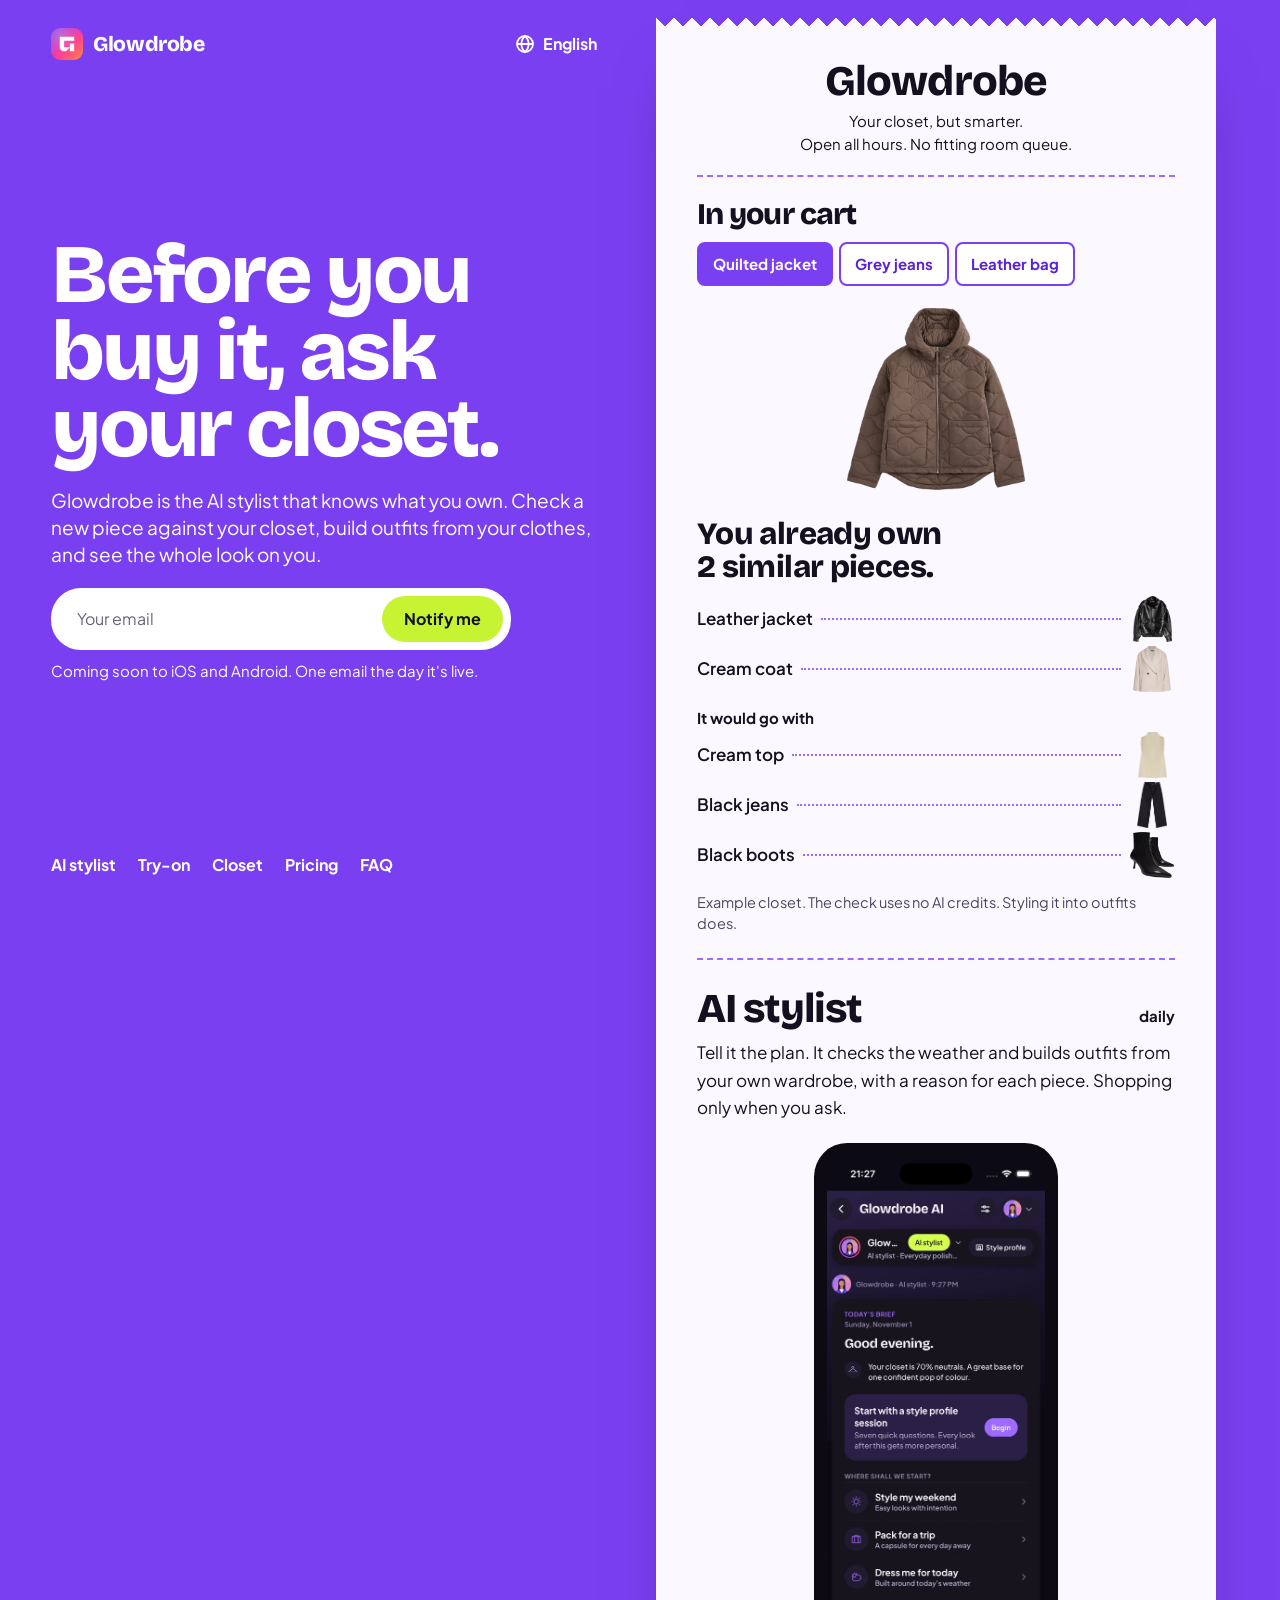
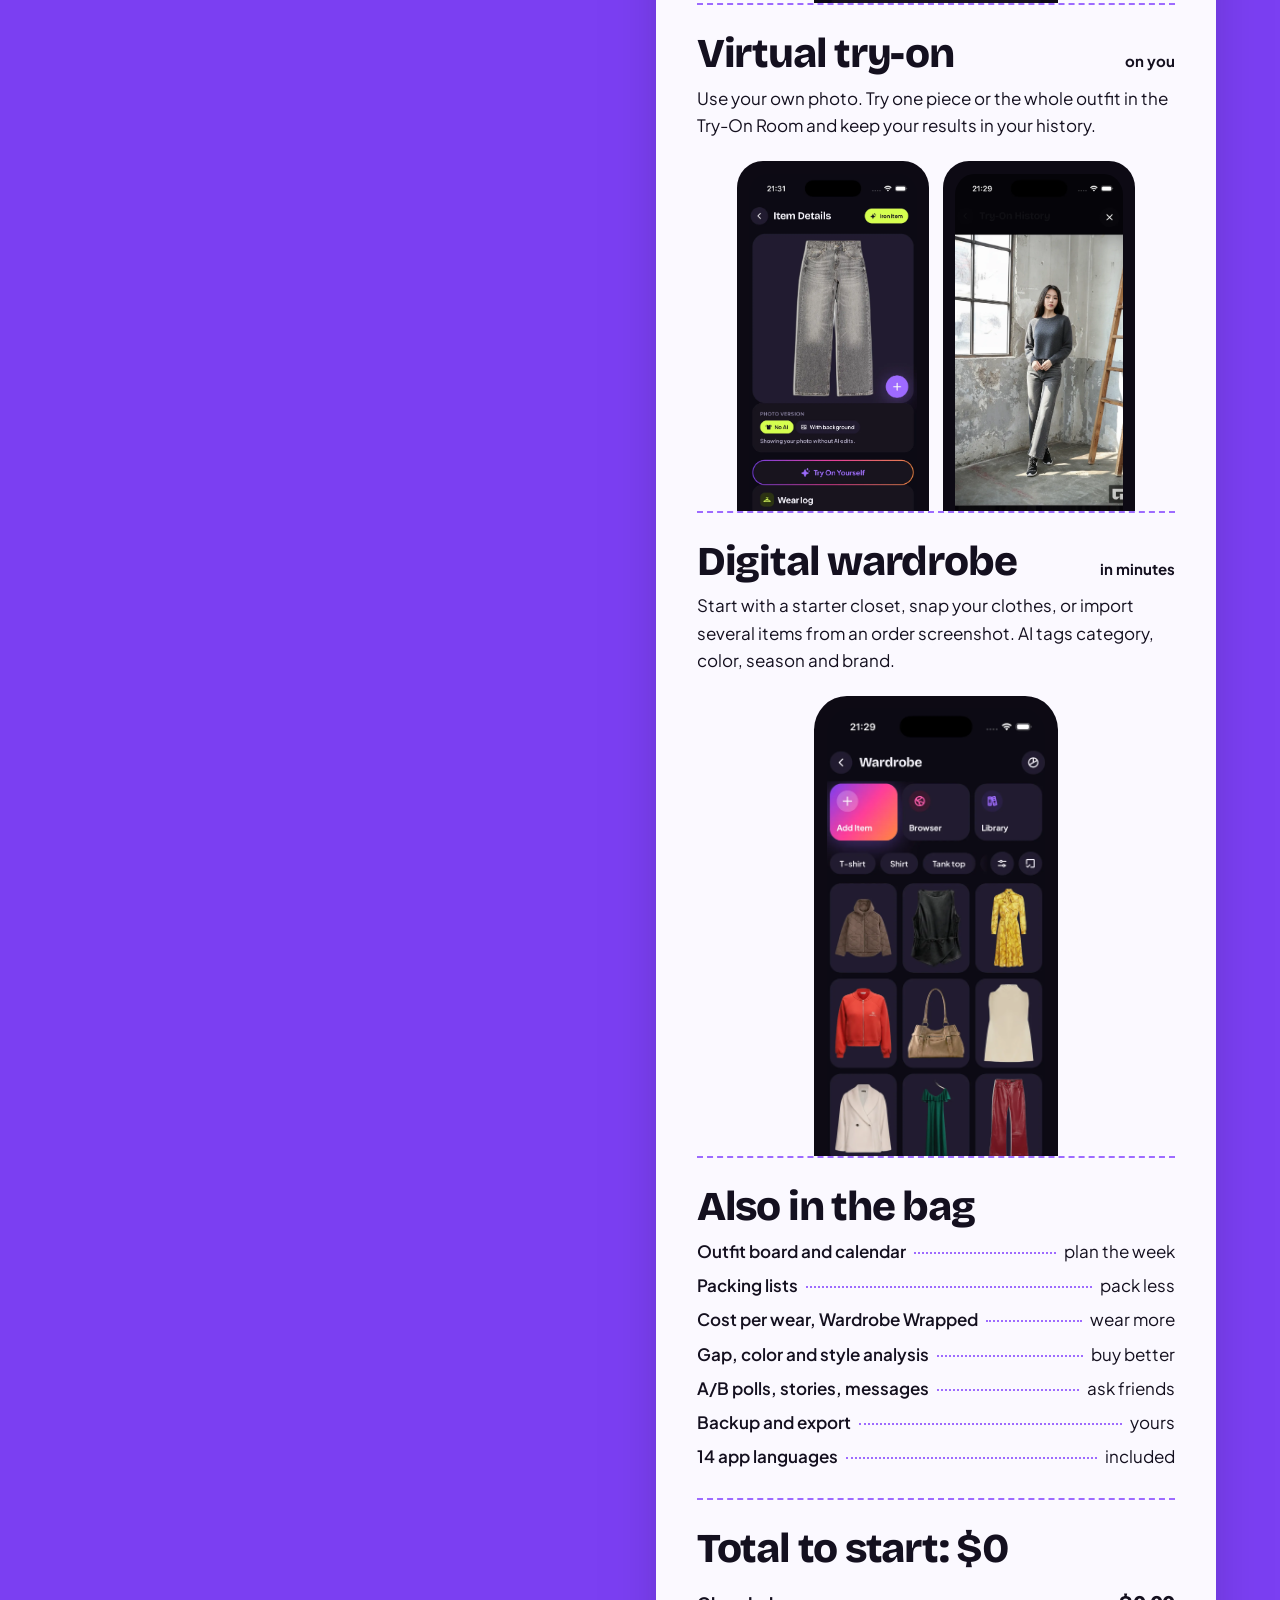
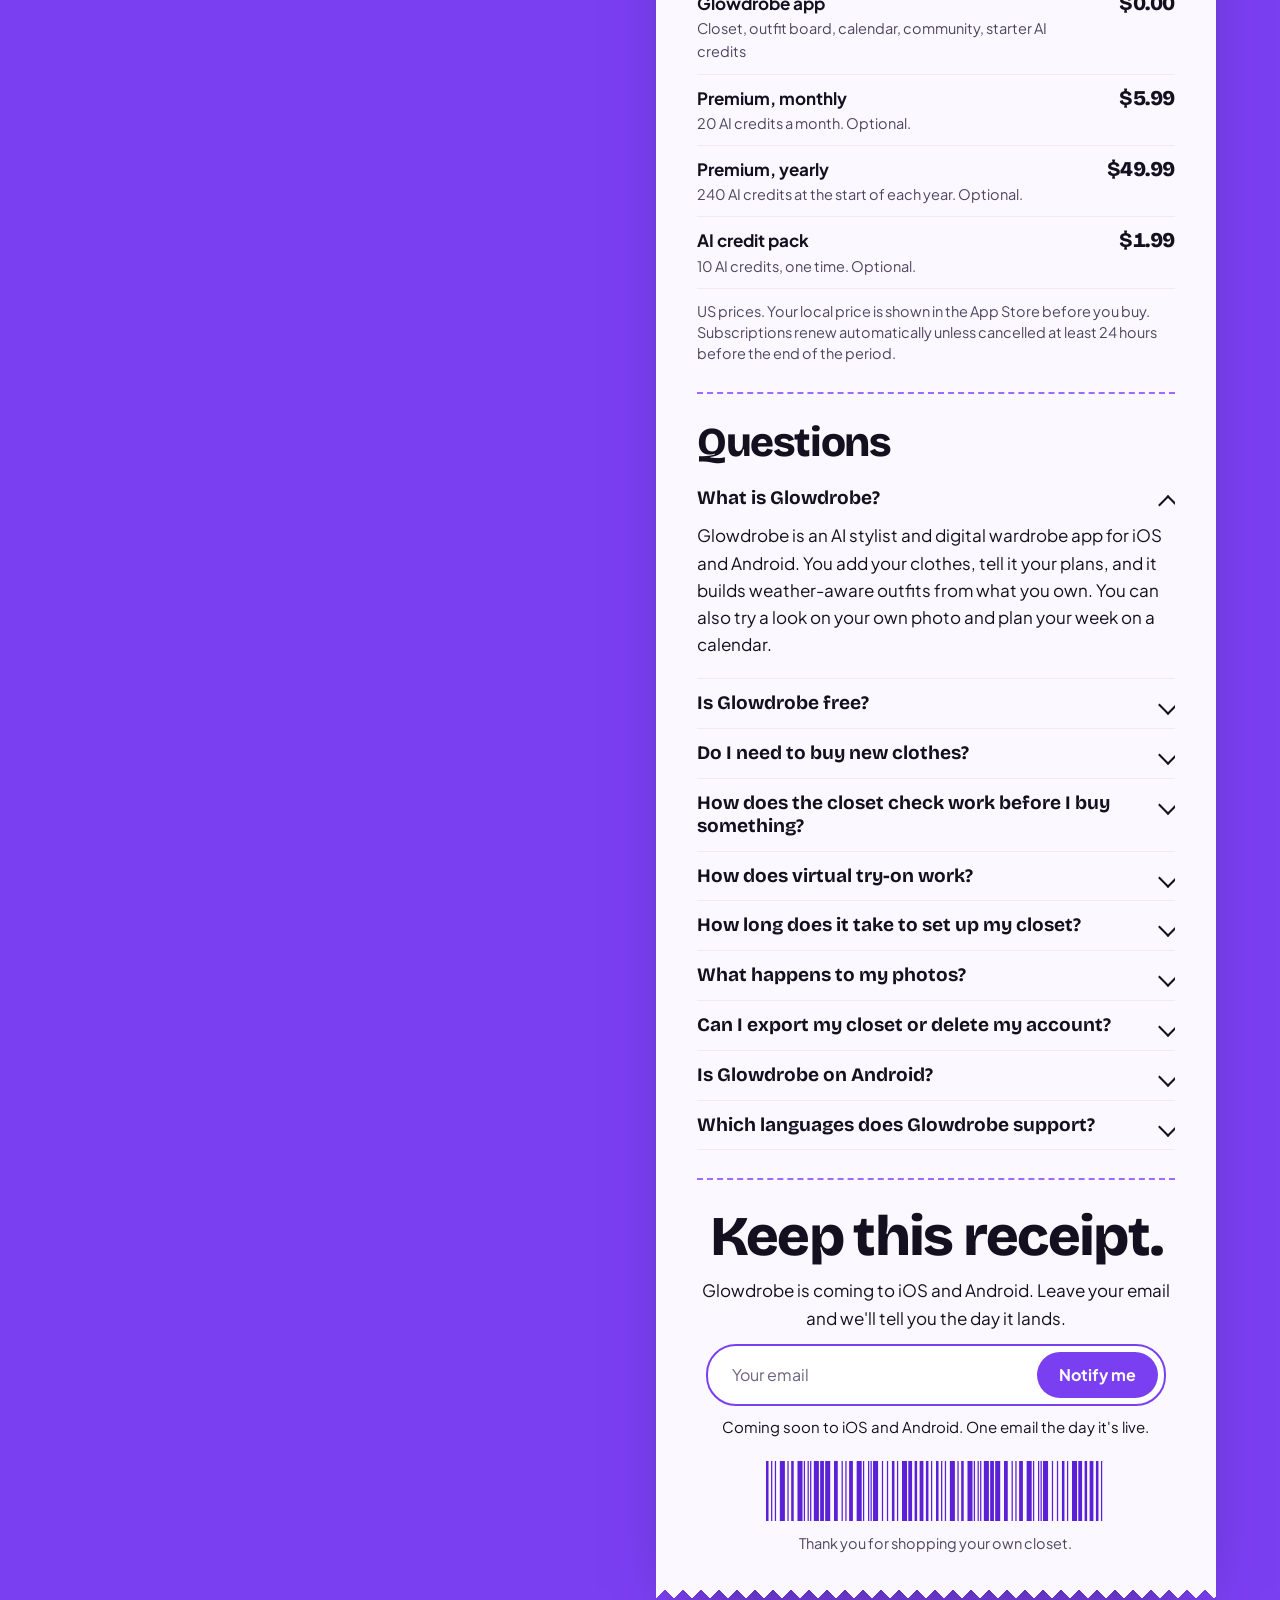
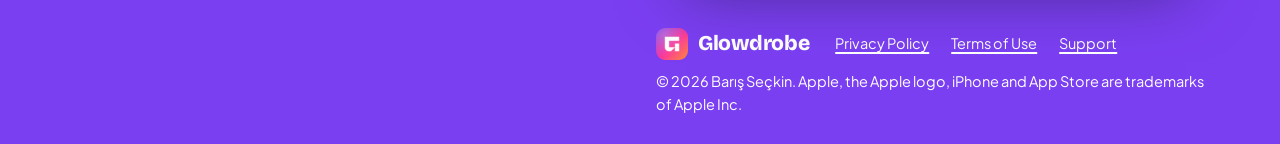
==== commit 79e47d28: "Match the mobile app: violet ground, lilac paper, lime action Co-Authored-By: Claude Opus 5.5 <norep" ====
--- a/index.html
+++ b/index.html
@@ -5,7 +5,7 @@
 <meta name="viewport" content="width=device-width, initial-scale=1, viewport-fit=cover">
 <title>Glowdrobe: AI Stylist &amp; Outfit Planner for Your Own Closet</title>
 <meta name="description" content="Glowdrobe is an AI stylist for iOS and Android. Build outfits from clothes you own, check new pieces against your closet, and see the look on your photo.">
-<meta name="theme-color" content="#FF8A3D">
+<meta name="theme-color" content="#7B3FF2">
 <link rel="canonical" href="https://glowdrobe.ai/">
 <link rel="alternate" hreflang="en" href="https://glowdrobe.ai/">
 <link rel="alternate" hreflang="ar" href="https://glowdrobe.ai/ar/">
--- a/assets/css/site.css
+++ b/assets/css/site.css
@@ -98,7 +98,7 @@
   *, *::before, *::after { animation-duration: .01ms !important; animation-iteration-count: 1 !important; transition-duration: .01ms !important; }
 }
 
-body { background: var(--tangerine); --focus-ring: rgba(20, 16, 31, .28); }
+body { background: var(--violet); color: #fff; --focus-ring: rgba(255, 255, 255, .85); }
 .split { display: grid; grid-template-columns: minmax(0, 1.08fr) minmax(0, 1fr); gap: clamp(20px, 4vw, 72px); padding-inline-end: clamp(20px, 5vw, 88px); }
 .side { position: sticky; top: 0; height: 100svh; min-height: 620px; display: flex; flex-direction: column; justify-content: space-between; padding-block: 22px; padding-inline-start: var(--gutter); }
 .side-mid { display: grid; gap: 20px; }
@@ -118,7 +118,7 @@
 .scan h2 { font-size: 30px; margin-bottom: 12px; }
 .tabs { display: flex; flex-wrap: wrap; gap: 6px; }
 .tabs button { min-height: 44px; padding: 0 14px; border: 2px solid var(--ink); border-radius: 8px; background: #fff; font-weight: 700; font-size: 15px; transition: background .2s, color .2s; }
-.tabs button:hover { background: #FFE7D6; }
+.tabs button:hover { background: var(--lilac-2); }
 .tabs button[aria-selected="true"] { background: var(--ink); color: #fff; }
 .scan-item { position: relative; display: grid; place-items: center; height: clamp(170px, 23vh, 240px); margin-top: 14px; overflow: hidden; background: #FFF1E6; border-radius: 10px; }
 .scan-item img { position: absolute; inset: 6%; width: 88%; height: 88%; object-fit: contain; }
@@ -186,7 +186,7 @@
 .langs summary svg { width: 20px; height: 20px; }
 .langs ul { position: absolute; z-index: 20; top: 100%; inset-inline-end: 0; width: max-content; max-height: 70vh; overflow-y: auto; padding: 8px; background: #fff; color: var(--ink); border: 2px solid var(--ink); border-radius: 12px; columns: 2; column-gap: 8px; }
 .langs a { display: block; padding: 8px 10px; border-radius: 8px; text-decoration: none; break-inside: avoid; }
-.langs a:hover { background: #FFE7D6; }
+.langs a:hover { background: var(--lilac-2); }
 .langs a[aria-current] { font-weight: 700; background: var(--ink); color: #fff; }
 
 /* Scripts the brand faces don't cover use the platform's own type, untracked. */
@@ -321,3 +321,35 @@
 /* The pill is the field: its ring shows focus, so the input inside draws none of its own. */
 .notify input:focus, .notify input:focus-visible { outline: 0; box-shadow: none; }
 .notify-row:focus-within { box-shadow: 0 0 0 3px var(--ink); }
+
+/* App identity: violet ground and actions, lime for the one accent, lilac surfaces. */
+:focus-visible { outline-color: #fff; box-shadow: 0 0 0 3px var(--ink); }
+.paper :focus-visible { outline-color: var(--violet); box-shadow: 0 0 0 3px var(--lilac-2); }
+.paper { color: var(--ink); background: var(--lilac); }
+.paper::before { background: linear-gradient(135deg, transparent 50%, var(--lilac) 50%) 0 0 / 18px 18px repeat-x, linear-gradient(225deg, transparent 50%, var(--lilac) 50%) 0 0 / 18px 18px repeat-x; }
+.paper::after { background: linear-gradient(45deg, transparent 50%, var(--lilac) 50%) 0 100% / 18px 18px repeat-x, linear-gradient(315deg, transparent 50%, var(--lilac) 50%) 0 100% / 18px 18px repeat-x; }
+.langs ul { color: var(--ink); }
+.langs a[aria-current] { background: var(--violet); }
+.side .notify-row { border-color: #fff; }
+.side .notify-row:focus-within { box-shadow: 0 0 0 3px var(--lime); }
+.side .notify input, .paper .notify input { color: var(--ink); }
+.side .notify button { background: var(--lime); color: var(--ink); }
+.side .notify button:hover { background: #D4FF4F; }
+.side .notify-msg[data-state="error"] { background: var(--ink); }
+.paper .notify-row { border-color: var(--violet); }
+.paper .notify-row:focus-within { box-shadow: 0 0 0 3px var(--lilac-2); }
+.paper .notify button { background: var(--violet); }
+.paper .notify button:hover { background: var(--violet-deep); }
+.tabs button { border-color: var(--violet); color: var(--violet-deep); }
+.tabs button[aria-selected="true"] { background: var(--violet); border-color: var(--violet); color: #fff; }
+.line-check { background: var(--violet); }
+.head, .scan, .li { border-bottom-color: var(--violet-bright); }
+.print i, .extras i { border-bottom-color: var(--violet-bright); }
+.barcode { color: var(--violet-deep); }
+.prices th, .prices td, .paper .faq details { border-bottom-color: var(--lilac-2); }
+.paper a { color: var(--violet-deep); }
+.foot, .paper + .foot { color: #fff; }
+.dock a { background: var(--violet); }
+.store { background: var(--ink); color: #fff; }
+.paper .store { color: #fff; }
+::selection { background: var(--lime); color: var(--ink); }
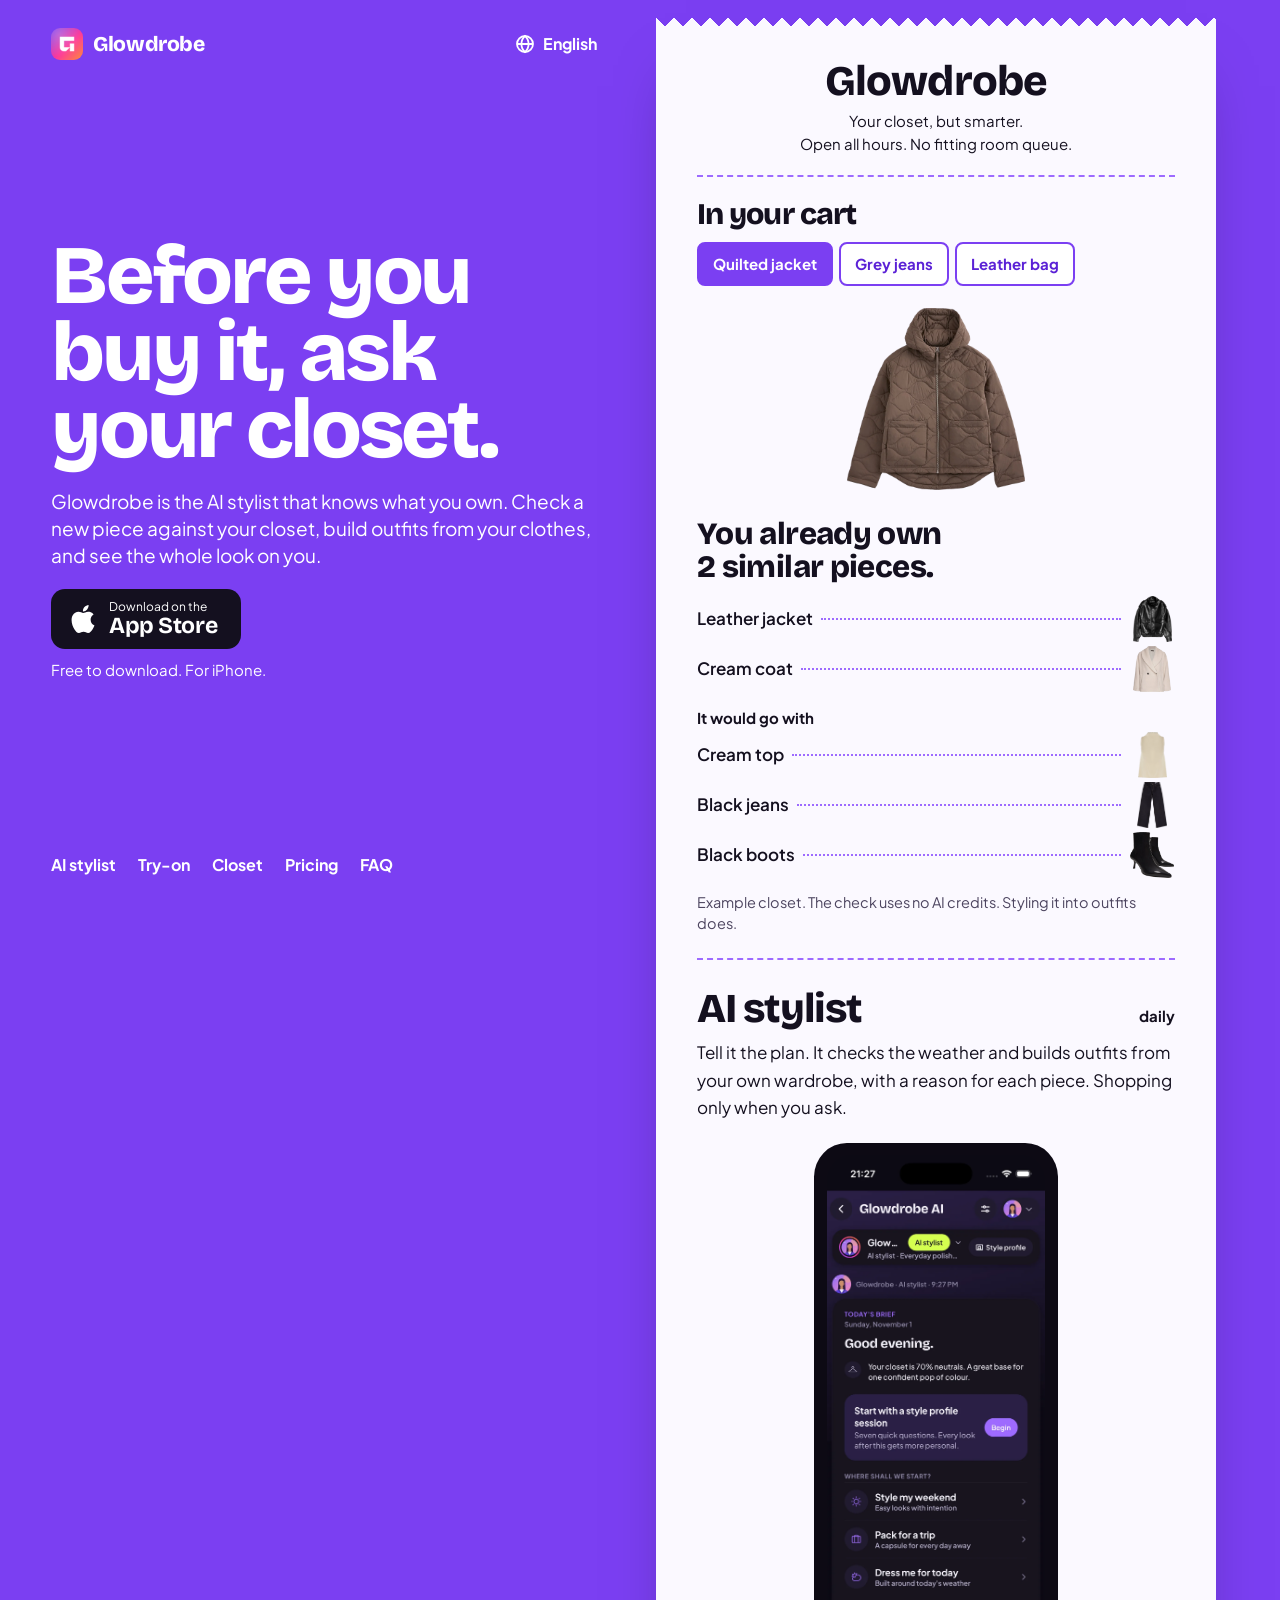
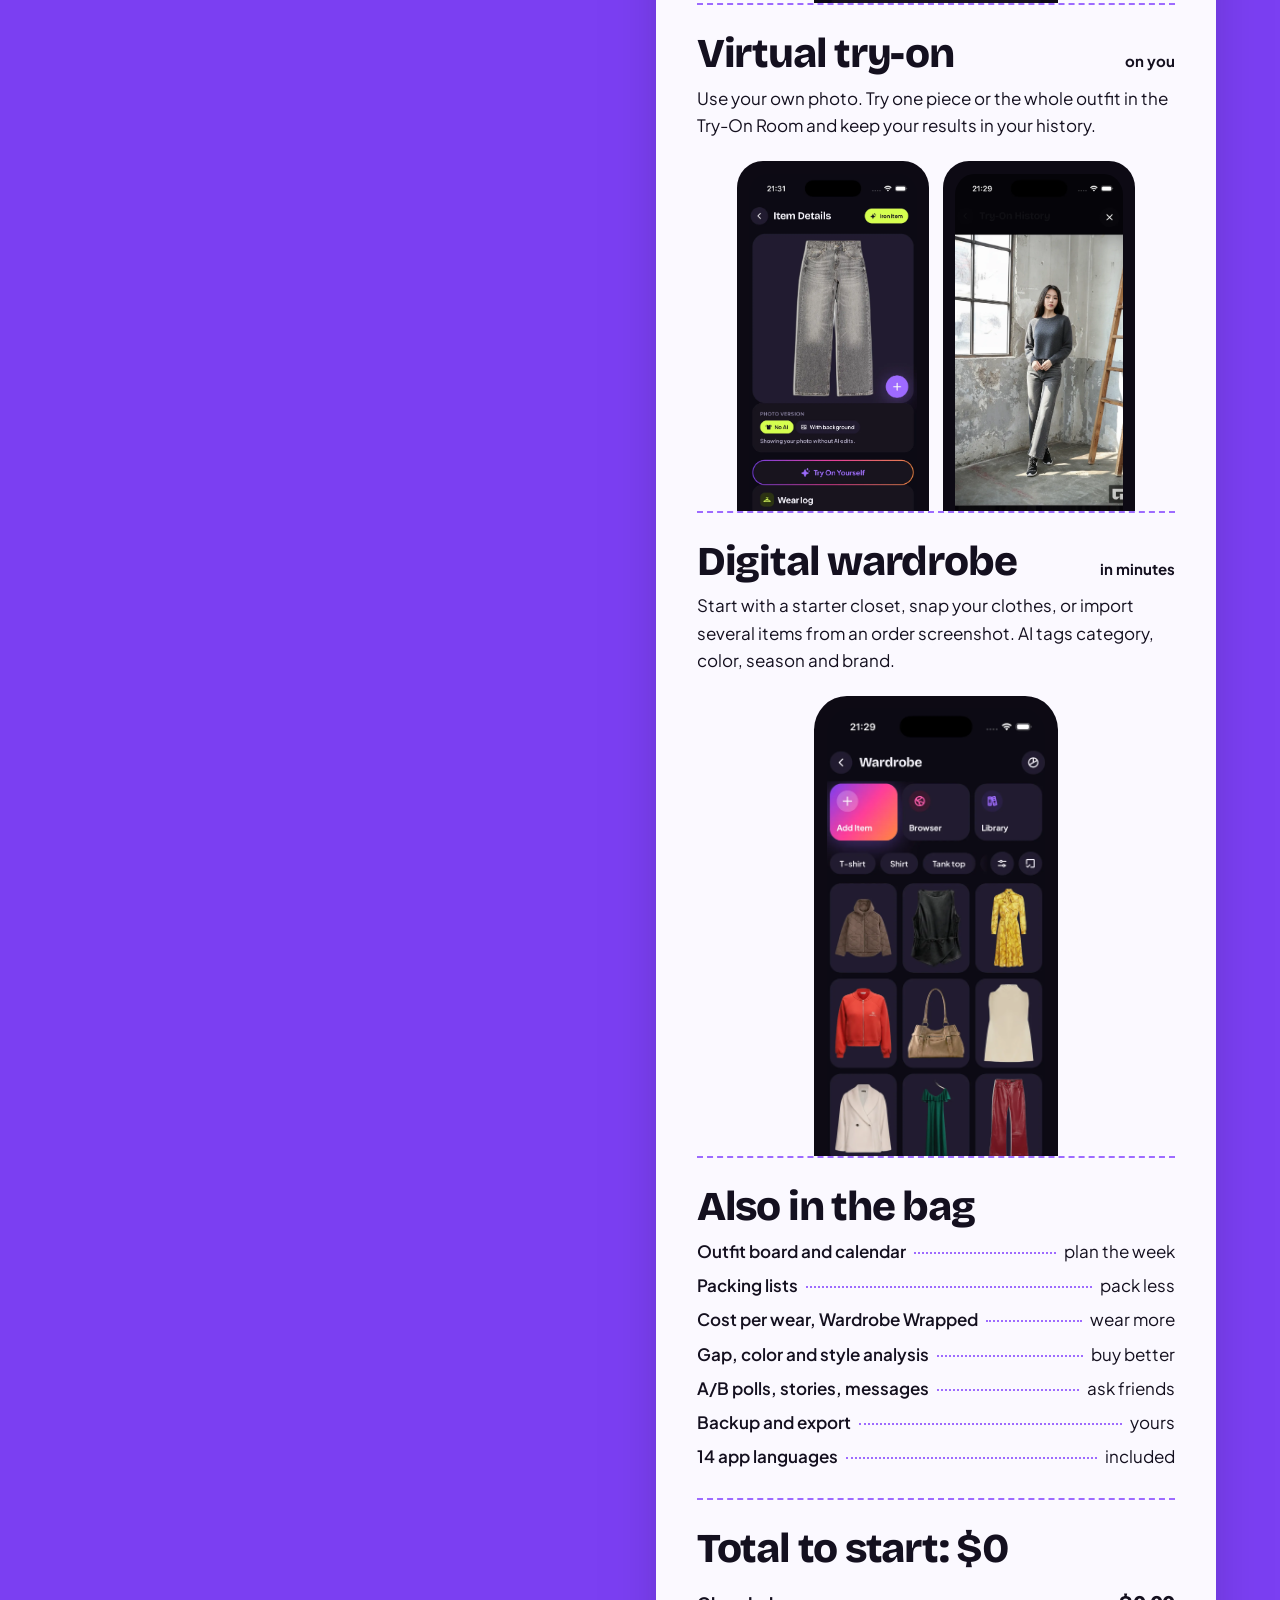
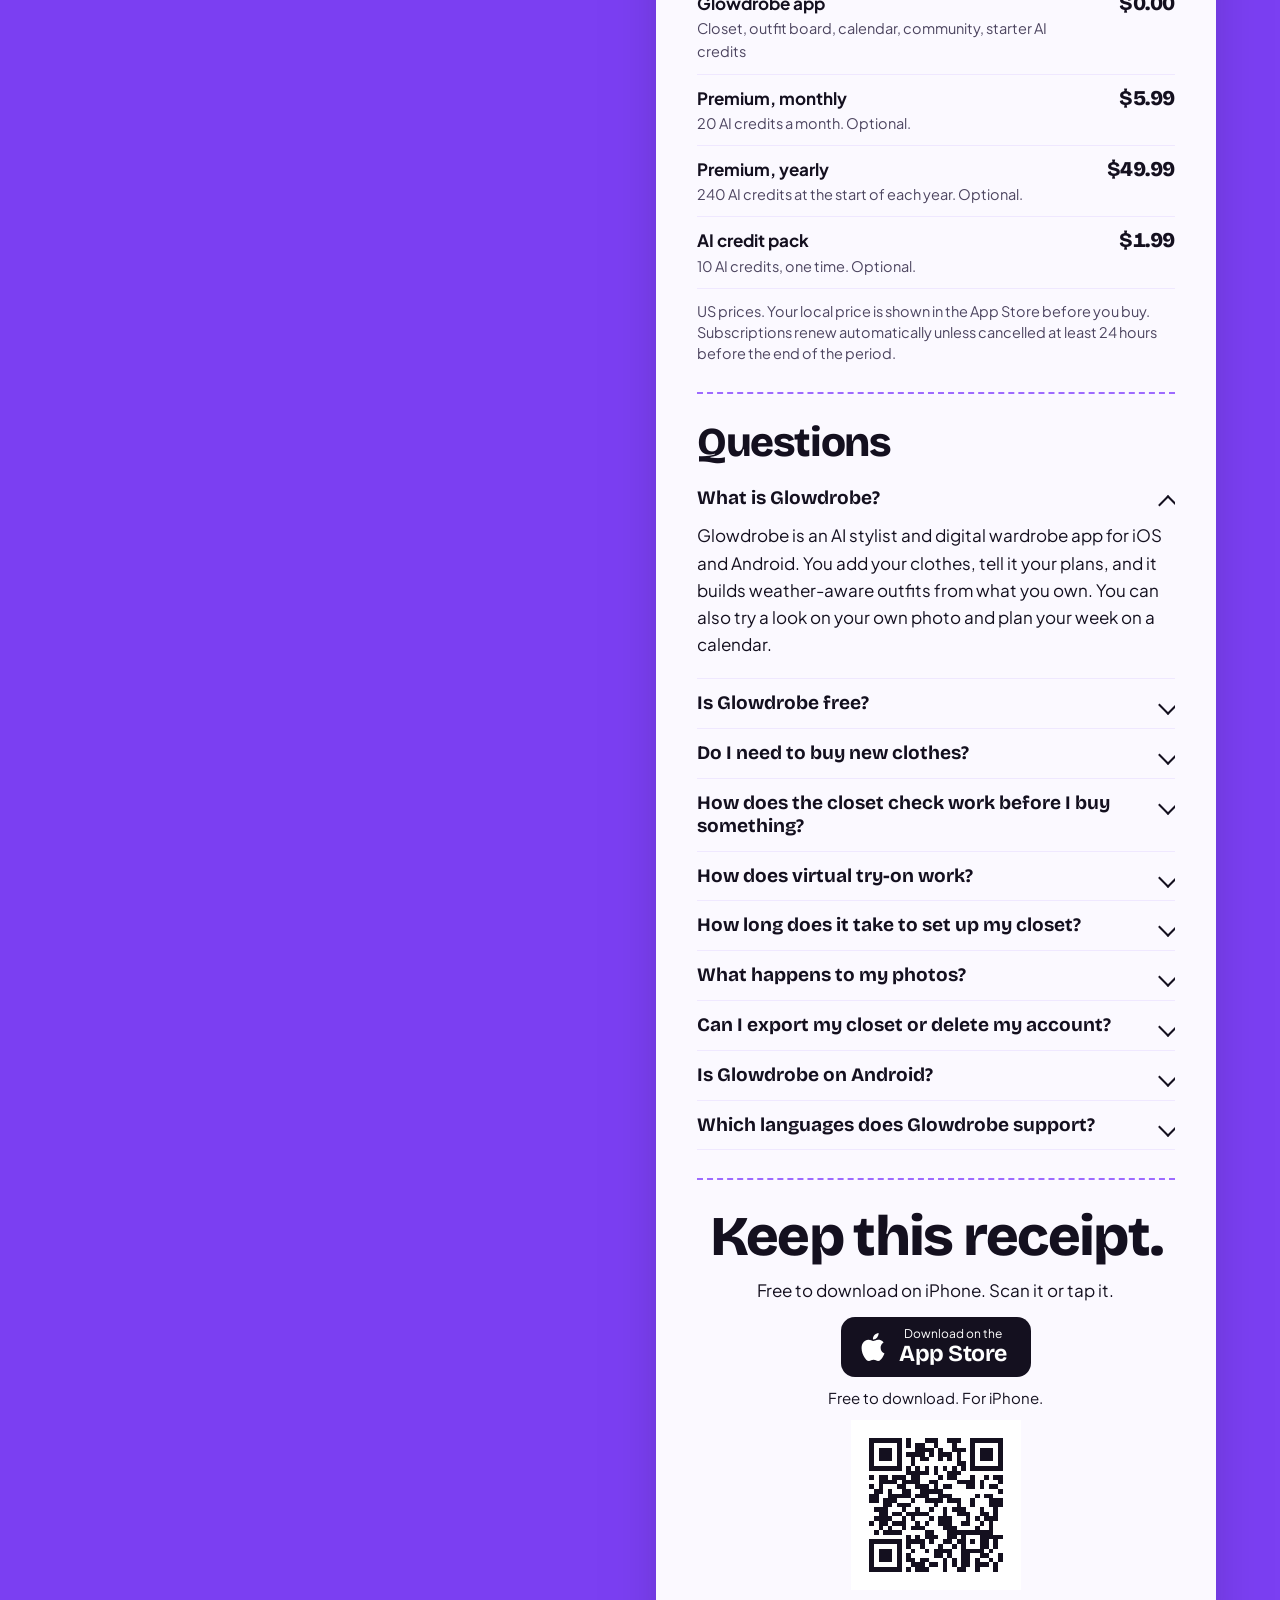
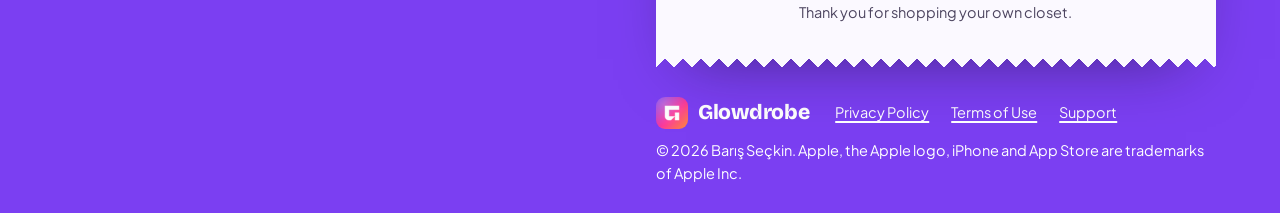
==== commit 81a544ec: "Launch: switch site to live (App Store CTAs, smart banner); pending utm/robots/pixel scaffolding Co-" ====
--- a/index.html
+++ b/index.html
@@ -1,5 +1,5 @@
 <!doctype html>
-<html lang="en" dir="ltr" data-launch="prelaunch">
+<html lang="en" dir="ltr" data-launch="live">
 <head>
 <meta charset="utf-8">
 <meta name="viewport" content="width=device-width, initial-scale=1, viewport-fit=cover">
@@ -35,7 +35,7 @@
 <meta name="twitter:title" content="Glowdrobe: AI Stylist &amp; Outfit Planner for Your Own Closet">
 <meta name="twitter:description" content="Glowdrobe is an AI stylist for iOS and Android. Build outfits from clothes you own, check new pieces against your closet, and see the look on your photo.">
 <meta name="twitter:image" content="https://glowdrobe.ai/assets/og-image.jpg">
-
+<meta name="apple-itunes-app" content="app-id=6757796829">
 <link rel="icon" type="image/png" sizes="32x32" href="/assets/icons/icon-32.png">
 <link rel="icon" type="image/png" sizes="192x192" href="/assets/icons/icon-192.png">
 <link rel="apple-touch-icon" href="/assets/icons/icon-180.png">
@@ -46,7 +46,8 @@
 <script src="/assets/js/config.js"></script>
 <link rel="stylesheet" href="/assets/css/site.css">
 <script src="/assets/js/site.js" defer></script>
-<script type="application/ld+json">[{"@context": "https://schema.org", "@type": "MobileApplication", "name": "Glowdrobe", "alternateName": "Glowdrobe: Wardrobe Planner", "operatingSystem": "iOS, Android", "applicationCategory": "LifestyleApplication", "description": "Glowdrobe is an AI stylist for iOS and Android. Build outfits from clothes you own, check new pieces against your closet, and see the look on your photo.", "url": "https://glowdrobe.ai/", "image": "https://glowdrobe.ai/assets/icons/icon-512.png", "inLanguage": "en", "offers": {"@type": "Offer", "price": "0", "priceCurrency": "USD"}, "author": {"@type": "Person", "name": "Barış Seçkin"}}, {"@context": "https://schema.org", "@type": "FAQPage", "inLanguage": "en", "mainEntity": [{"@type": "Question", "name": "What is Glowdrobe?", "acceptedAnswer": {"@type": "Answer", "text": "Glowdrobe is an AI stylist and digital wardrobe app for iOS and Android. You add your clothes, tell it your plans, and it builds weather-aware outfits from what you own. You can also try a look on your own photo and plan your week on a calendar."}}, {"@type": "Question", "name": "Is Glowdrobe free?", "acceptedAnswer": {"@type": "Answer", "text": "It's free to download. AI features such as outfit suggestions and virtual try-on use AI credits. You can buy a one-time pack of 10 AI credits or subscribe to Premium."}}, {"@type": "Question", "name": "Do I need to buy new clothes?", "acceptedAnswer": {"@type": "Answer", "text": "No. Outfits are built from your closet, and shopping suggestions only appear when you ask for them."}}, {"@type": "Question", "name": "How does the closet check work before I buy something?", "acceptedAnswer": {"@type": "Answer", "text": "Add a product from your browser, a screenshot or your photo library. Glowdrobe compares it with your closet and tells you if you already own something similar. The check itself uses no AI credits."}}, {"@type": "Question", "name": "How does virtual try-on work?", "acceptedAnswer": {"@type": "Answer", "text": "Upload a photo of yourself, pick a piece or a whole outfit, and Glowdrobe generates a preview of the look on you. Results are saved in your try-on history."}}, {"@type": "Question", "name": "How long does it take to set up my closet?", "acceptedAnswer": {"@type": "Answer", "text": "Minutes, not a weekend. Start with a starter closet, photograph your clothes, or import several items from one order screenshot. AI tags each piece for you."}}, {"@type": "Question", "name": "What happens to my photos?", "acceptedAnswer": {"@type": "Answer", "text": "Photos are processed to deliver the feature you asked for, like tagging an item or generating a try-on. The full details are in our Privacy Policy."}}, {"@type": "Question", "name": "Can I export my closet or delete my account?", "acceptedAnswer": {"@type": "Answer", "text": "Yes to both. You can back up and export your data, and you can delete your account right inside the app."}}, {"@type": "Question", "name": "Is Glowdrobe on Android?", "acceptedAnswer": {"@type": "Answer", "text": "Yes, it's on the way. Glowdrobe is coming to both iOS and Android."}}, {"@type": "Question", "name": "Which languages does Glowdrobe support?", "acceptedAnswer": {"@type": "Answer", "text": "The app is available in 14 languages: Arabic, Dutch, English, French, German, Indonesian, Italian, Japanese, Korean, Polish, Portuguese, Russian, Spanish and Turkish."}}]}]</script>
+<script src="/assets/js/pixels.js" defer></script>
+<script type="application/ld+json">[{"@context": "https://schema.org", "@type": "MobileApplication", "name": "Glowdrobe", "alternateName": "Glowdrobe: Wardrobe Planner", "operatingSystem": "iOS, Android", "applicationCategory": "LifestyleApplication", "description": "Glowdrobe is an AI stylist for iOS and Android. Build outfits from clothes you own, check new pieces against your closet, and see the look on your photo.", "url": "https://glowdrobe.ai/", "image": "https://glowdrobe.ai/assets/icons/icon-512.png", "inLanguage": "en", "offers": {"@type": "Offer", "price": "0", "priceCurrency": "USD"}, "author": {"@type": "Person", "name": "Barış Seçkin"}, "downloadUrl": "https://apps.apple.com/app/id6757796829", "installUrl": "https://apps.apple.com/app/id6757796829"}, {"@context": "https://schema.org", "@type": "FAQPage", "inLanguage": "en", "mainEntity": [{"@type": "Question", "name": "What is Glowdrobe?", "acceptedAnswer": {"@type": "Answer", "text": "Glowdrobe is an AI stylist and digital wardrobe app for iOS and Android. You add your clothes, tell it your plans, and it builds weather-aware outfits from what you own. You can also try a look on your own photo and plan your week on a calendar."}}, {"@type": "Question", "name": "Is Glowdrobe free?", "acceptedAnswer": {"@type": "Answer", "text": "It's free to download. AI features such as outfit suggestions and virtual try-on use AI credits. You can buy a one-time pack of 10 AI credits or subscribe to Premium."}}, {"@type": "Question", "name": "Do I need to buy new clothes?", "acceptedAnswer": {"@type": "Answer", "text": "No. Outfits are built from your closet, and shopping suggestions only appear when you ask for them."}}, {"@type": "Question", "name": "How does the closet check work before I buy something?", "acceptedAnswer": {"@type": "Answer", "text": "Add a product from your browser, a screenshot or your photo library. Glowdrobe compares it with your closet and tells you if you already own something similar. The check itself uses no AI credits."}}, {"@type": "Question", "name": "How does virtual try-on work?", "acceptedAnswer": {"@type": "Answer", "text": "Upload a photo of yourself, pick a piece or a whole outfit, and Glowdrobe generates a preview of the look on you. Results are saved in your try-on history."}}, {"@type": "Question", "name": "How long does it take to set up my closet?", "acceptedAnswer": {"@type": "Answer", "text": "Minutes, not a weekend. Start with a starter closet, photograph your clothes, or import several items from one order screenshot. AI tags each piece for you."}}, {"@type": "Question", "name": "What happens to my photos?", "acceptedAnswer": {"@type": "Answer", "text": "Photos are processed to deliver the feature you asked for, like tagging an item or generating a try-on. The full details are in our Privacy Policy."}}, {"@type": "Question", "name": "Can I export my closet or delete my account?", "acceptedAnswer": {"@type": "Answer", "text": "Yes to both. You can back up and export your data, and you can delete your account right inside the app."}}, {"@type": "Question", "name": "Is Glowdrobe on Android?", "acceptedAnswer": {"@type": "Answer", "text": "Yes, it's on the way. Glowdrobe is coming to both iOS and Android."}}, {"@type": "Question", "name": "Which languages does Glowdrobe support?", "acceptedAnswer": {"@type": "Answer", "text": "The app is available in 14 languages: Arabic, Dutch, English, French, German, Indonesian, Italian, Japanese, Korean, Polish, Portuguese, Russian, Spanish and Turkish."}}]}]</script>
 <script>(function(){var l=new URLSearchParams(location.search).get('lang');if(l&&["ar", "de", "es", "fr", "id", "it", "ja", "ko", "nl", "pl", "pt", "ru", "tr"].indexOf(l)>-1)location.replace('/'+l+'/');})();</script>
 </head>
 <body id="top">
@@ -200,6 +201,6 @@
   </div>
 </div>
 <div class="dock"><a href="#close" data-when="prelaunch">Tell me when it&#x27;s live</a><a data-when="live" data-store-link href="#" rel="noopener">Get it on the App Store</a></div>
-<script id="gd-i18n" type="application/json">{"in_cart_suffix": "in the cart", "similar_two": "You already own 2 similar pieces.", "similar_none": "Nothing like this in your closet yet — it would be a new addition.", "p_plaid": "Quilted jacket", "p_jeans": "Grey jeans", "p_hoodie": "Leather bag", "i_leather": "Leather jacket", "i_shirt": "Cream coat", "i_tee": "Cream top", "i_navy": "Black jeans", "i_boots": "Black boots", "i_light": "Light jeans", "i_henley": "Black top", "i_sneakers": "Burgundy loafers", "i_bag": "Leather bag", "err_email": "That email doesn't look right. Check it and try again.", "mail_subject": "Glowdrobe launch list", "mail_body": "Please tell me when Glowdrobe launches:", "mail_opened": "If your mail app opened, hit send and you're on the list. If not, email contact@glowdrobe.ai.", "adding": "Adding you...", "added": "You're on the list. We'll email you the day it's live.", "err_send": "That didn't go through. Try again in a moment."}</script>
+<script id="gd-i18n" type="application/json">{"in_cart_suffix": "in the cart", "similar_two": "You already own 2 similar pieces.", "similar_none": "Nothing like this in your closet yet — it would be a new addition.", "p_plaid": "Quilted jacket", "p_jeans": "Grey jeans", "p_hoodie": "Leather bag", "i_leather": "Leather jacket", "i_shirt": "Cream coat", "i_tee": "Cream top", "i_navy": "Black jeans", "i_boots": "Black boots", "i_light": "Light jeans", "i_henley": "Black top", "i_sneakers": "Burgundy loafers", "i_bag": "Leather bag", "err_email": "That email doesn't look right. Check it and try again.", "mail_subject": "Glowdrobe launch list", "mail_body": "Please tell me when Glowdrobe launches:", "mail_opened": "If your mail app opened, hit send and you're on the list. If not, email contact@glowdrobe.ai.", "adding": "Adding you...", "added": "You're on the list. We'll email you the day it's live.", "err_send": "That didn't go through. Try again in a moment.", "consent_text": "We'd like to use Meta and TikTok cookies to measure our ads. Your choice.", "consent_accept": "Accept", "consent_decline": "No thanks", "consent_policy": "Privacy Policy"}</script>
 </body>
 </html>
--- a/assets/css/site.css
+++ b/assets/css/site.css
@@ -353,3 +353,11 @@
 .store { background: var(--ink); color: #fff; }
 .paper .store { color: #fff; }
 ::selection { background: var(--lime); color: var(--ink); }
+
+/* Ad cookie choice. Only shown when a pixel id is set in _src/site.json. Sits above the phone dock. */
+.consent { position: fixed; z-index: 60; inset-inline: 12px; bottom: max(12px, env(safe-area-inset-bottom)); max-width: 460px; margin-inline-start: auto; padding: 14px 16px; background: #fff; color: var(--ink); border: 2px solid var(--ink); border-radius: 12px; font-size: 14.5px; line-height: 1.4; }
+.consent p { margin: 0 0 10px; }
+.consent a { color: var(--violet-deep); text-decoration: underline; }
+.consent div { display: flex; gap: 8px; }
+.consent button { flex: 1; min-height: 44px; padding: 0 12px; border: 2px solid var(--ink); border-radius: 999px; background: #fff; color: var(--ink); font: inherit; font-weight: 700; cursor: pointer; }
+.consent button[data-c="yes"] { background: var(--ink); color: #fff; }
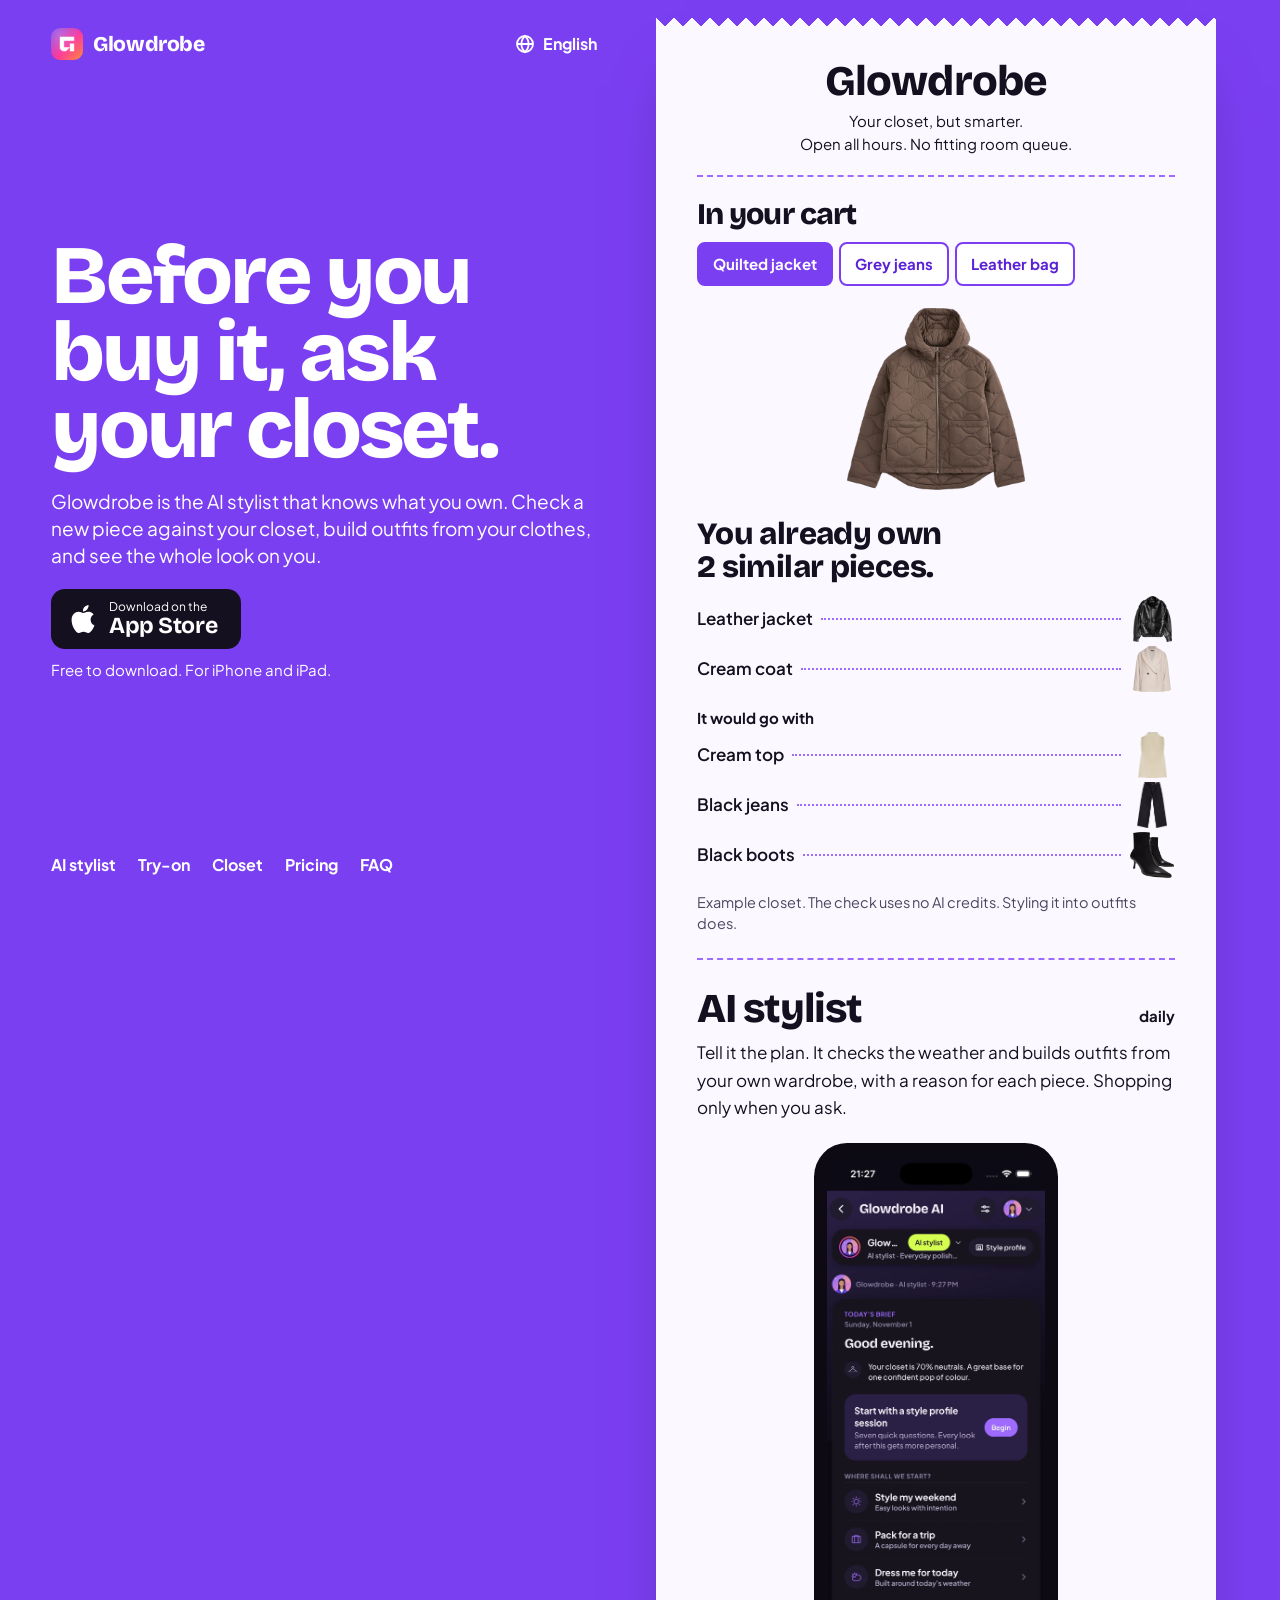
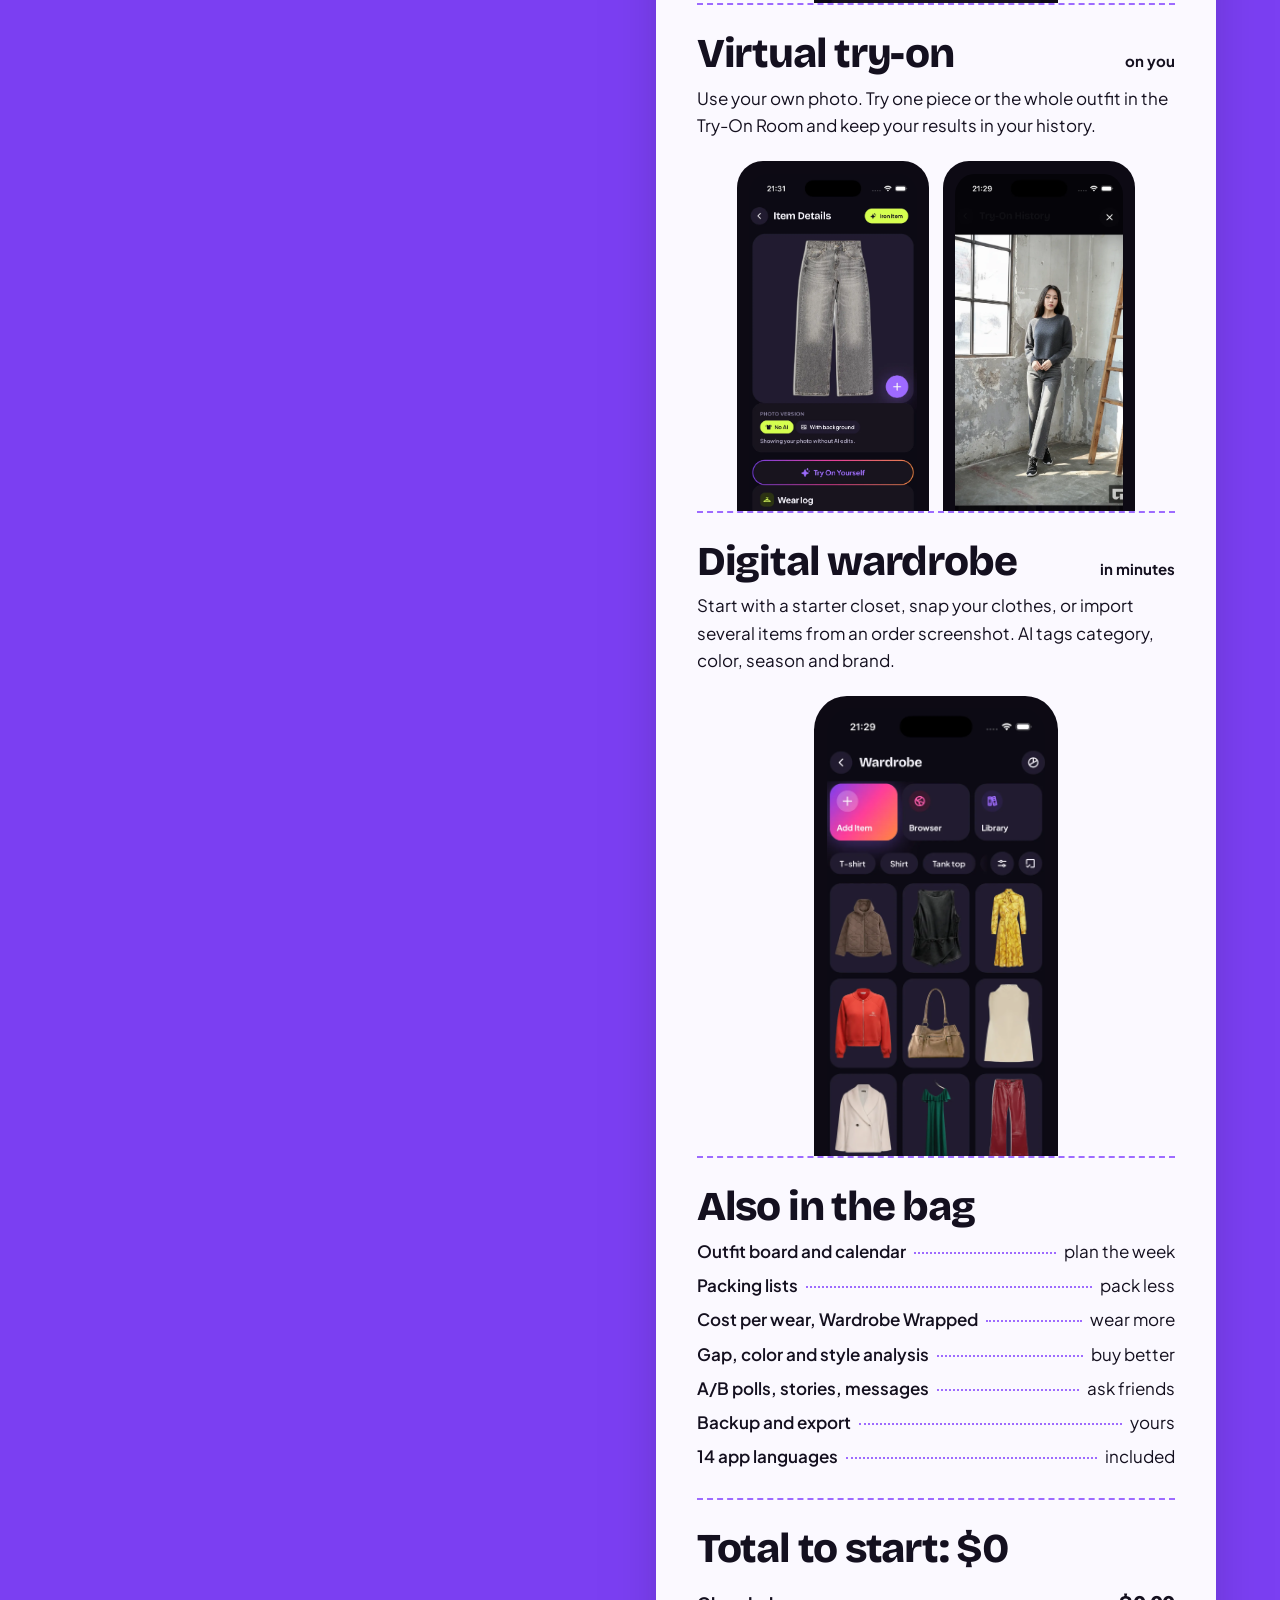
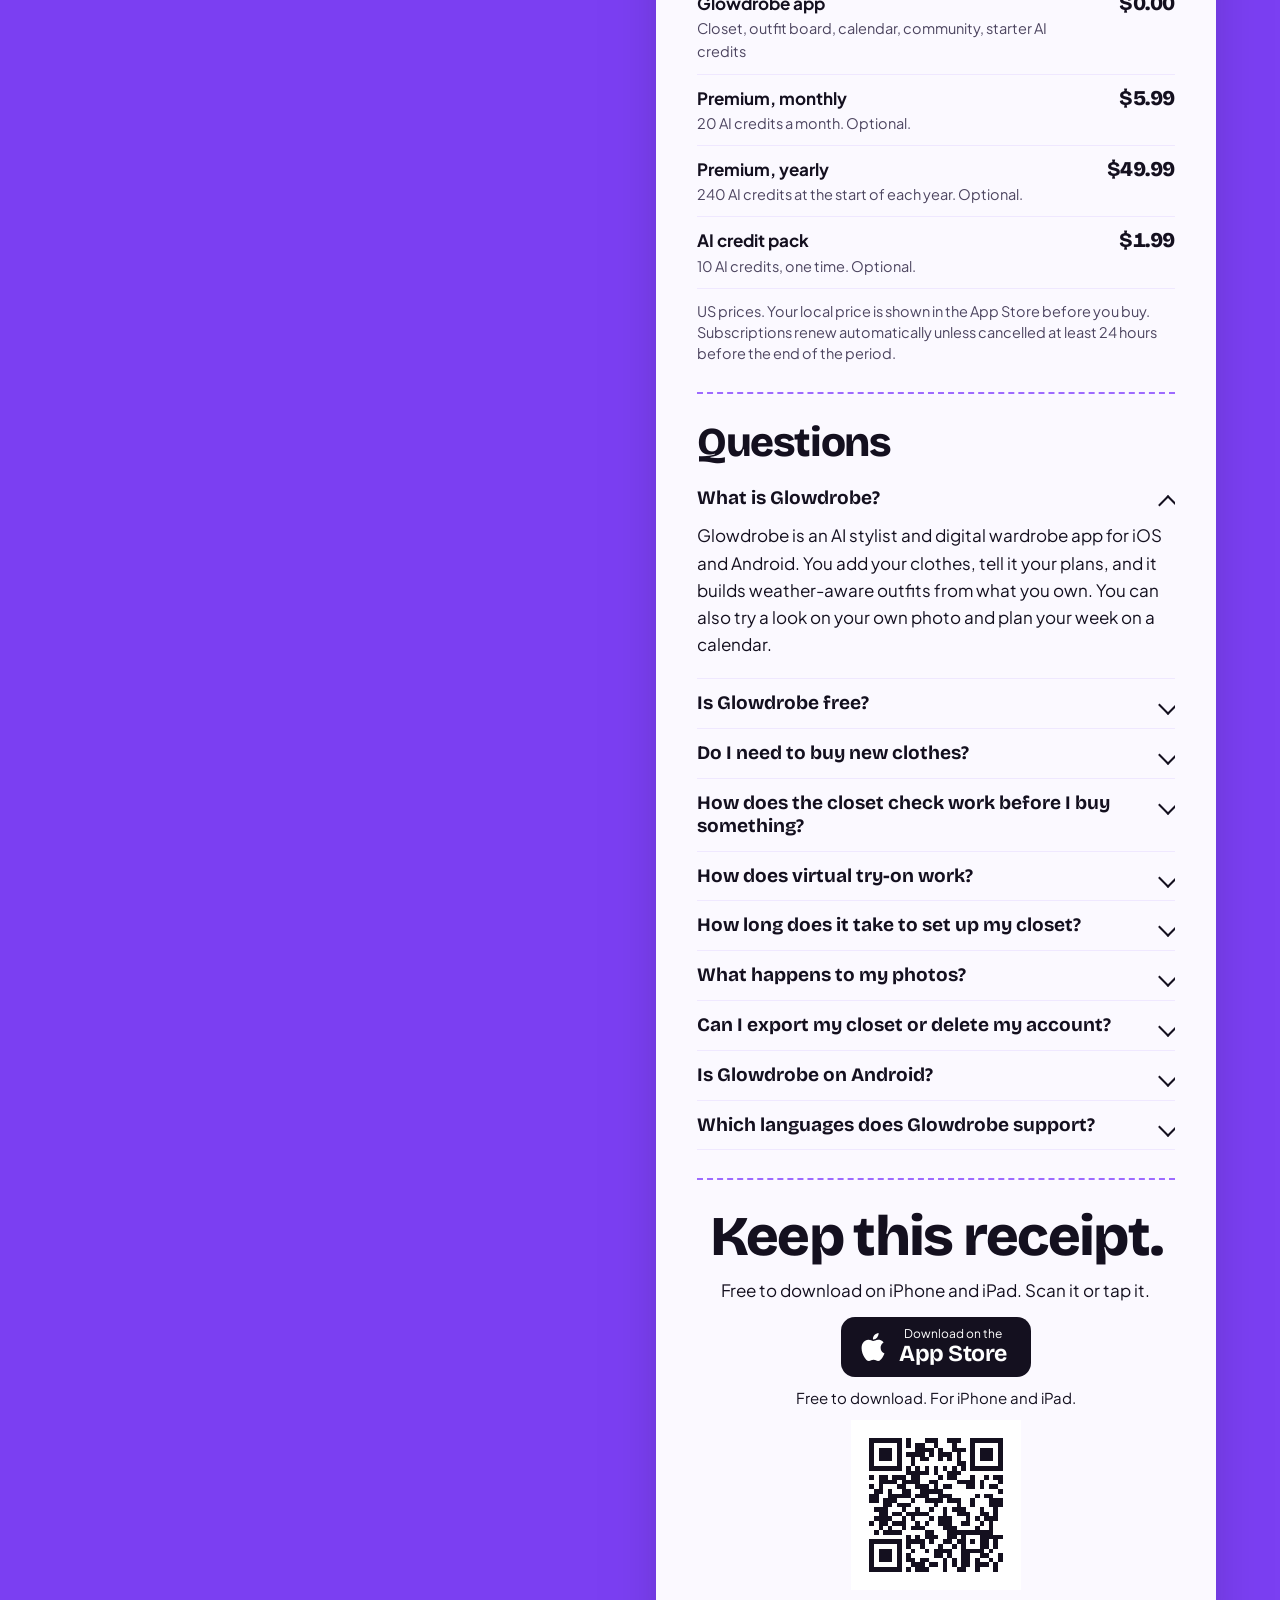
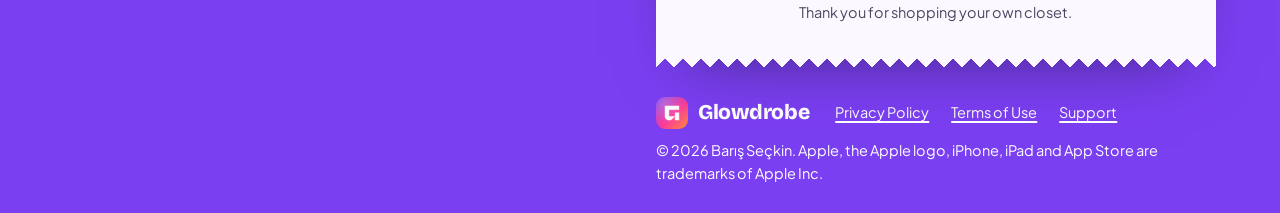
==== commit 16d30496: "Site: iPhone and iPad (not iPhone only); JSON-LD iOS/iPadOS with the App Store name Co-Authored-By: " ====
--- a/index.html
+++ b/index.html
@@ -47,7 +47,7 @@
 <link rel="stylesheet" href="/assets/css/site.css">
 <script src="/assets/js/site.js" defer></script>
 <script src="/assets/js/pixels.js" defer></script>
-<script type="application/ld+json">[{"@context": "https://schema.org", "@type": "MobileApplication", "name": "Glowdrobe", "alternateName": "Glowdrobe: Wardrobe Planner", "operatingSystem": "iOS, Android", "applicationCategory": "LifestyleApplication", "description": "Glowdrobe is an AI stylist for iOS and Android. Build outfits from clothes you own, check new pieces against your closet, and see the look on your photo.", "url": "https://glowdrobe.ai/", "image": "https://glowdrobe.ai/assets/icons/icon-512.png", "inLanguage": "en", "offers": {"@type": "Offer", "price": "0", "priceCurrency": "USD"}, "author": {"@type": "Person", "name": "Barış Seçkin"}, "downloadUrl": "https://apps.apple.com/app/id6757796829", "installUrl": "https://apps.apple.com/app/id6757796829"}, {"@context": "https://schema.org", "@type": "FAQPage", "inLanguage": "en", "mainEntity": [{"@type": "Question", "name": "What is Glowdrobe?", "acceptedAnswer": {"@type": "Answer", "text": "Glowdrobe is an AI stylist and digital wardrobe app for iOS and Android. You add your clothes, tell it your plans, and it builds weather-aware outfits from what you own. You can also try a look on your own photo and plan your week on a calendar."}}, {"@type": "Question", "name": "Is Glowdrobe free?", "acceptedAnswer": {"@type": "Answer", "text": "It's free to download. AI features such as outfit suggestions and virtual try-on use AI credits. You can buy a one-time pack of 10 AI credits or subscribe to Premium."}}, {"@type": "Question", "name": "Do I need to buy new clothes?", "acceptedAnswer": {"@type": "Answer", "text": "No. Outfits are built from your closet, and shopping suggestions only appear when you ask for them."}}, {"@type": "Question", "name": "How does the closet check work before I buy something?", "acceptedAnswer": {"@type": "Answer", "text": "Add a product from your browser, a screenshot or your photo library. Glowdrobe compares it with your closet and tells you if you already own something similar. The check itself uses no AI credits."}}, {"@type": "Question", "name": "How does virtual try-on work?", "acceptedAnswer": {"@type": "Answer", "text": "Upload a photo of yourself, pick a piece or a whole outfit, and Glowdrobe generates a preview of the look on you. Results are saved in your try-on history."}}, {"@type": "Question", "name": "How long does it take to set up my closet?", "acceptedAnswer": {"@type": "Answer", "text": "Minutes, not a weekend. Start with a starter closet, photograph your clothes, or import several items from one order screenshot. AI tags each piece for you."}}, {"@type": "Question", "name": "What happens to my photos?", "acceptedAnswer": {"@type": "Answer", "text": "Photos are processed to deliver the feature you asked for, like tagging an item or generating a try-on. The full details are in our Privacy Policy."}}, {"@type": "Question", "name": "Can I export my closet or delete my account?", "acceptedAnswer": {"@type": "Answer", "text": "Yes to both. You can back up and export your data, and you can delete your account right inside the app."}}, {"@type": "Question", "name": "Is Glowdrobe on Android?", "acceptedAnswer": {"@type": "Answer", "text": "Yes, it's on the way. Glowdrobe is coming to both iOS and Android."}}, {"@type": "Question", "name": "Which languages does Glowdrobe support?", "acceptedAnswer": {"@type": "Answer", "text": "The app is available in 14 languages: Arabic, Dutch, English, French, German, Indonesian, Italian, Japanese, Korean, Polish, Portuguese, Russian, Spanish and Turkish."}}]}]</script>
+<script type="application/ld+json">[{"@context": "https://schema.org", "@type": "MobileApplication", "name": "Glowdrobe", "alternateName": "Glowdrobe: AI Outfit Planner", "operatingSystem": "iOS, iPadOS", "applicationCategory": "LifestyleApplication", "description": "Glowdrobe is an AI stylist for iOS and Android. Build outfits from clothes you own, check new pieces against your closet, and see the look on your photo.", "url": "https://glowdrobe.ai/", "image": "https://glowdrobe.ai/assets/icons/icon-512.png", "inLanguage": "en", "offers": {"@type": "Offer", "price": "0", "priceCurrency": "USD"}, "author": {"@type": "Person", "name": "Barış Seçkin"}, "downloadUrl": "https://apps.apple.com/app/id6757796829", "installUrl": "https://apps.apple.com/app/id6757796829"}, {"@context": "https://schema.org", "@type": "FAQPage", "inLanguage": "en", "mainEntity": [{"@type": "Question", "name": "What is Glowdrobe?", "acceptedAnswer": {"@type": "Answer", "text": "Glowdrobe is an AI stylist and digital wardrobe app for iOS and Android. You add your clothes, tell it your plans, and it builds weather-aware outfits from what you own. You can also try a look on your own photo and plan your week on a calendar."}}, {"@type": "Question", "name": "Is Glowdrobe free?", "acceptedAnswer": {"@type": "Answer", "text": "It's free to download. AI features such as outfit suggestions and virtual try-on use AI credits. You can buy a one-time pack of 10 AI credits or subscribe to Premium."}}, {"@type": "Question", "name": "Do I need to buy new clothes?", "acceptedAnswer": {"@type": "Answer", "text": "No. Outfits are built from your closet, and shopping suggestions only appear when you ask for them."}}, {"@type": "Question", "name": "How does the closet check work before I buy something?", "acceptedAnswer": {"@type": "Answer", "text": "Add a product from your browser, a screenshot or your photo library. Glowdrobe compares it with your closet and tells you if you already own something similar. The check itself uses no AI credits."}}, {"@type": "Question", "name": "How does virtual try-on work?", "acceptedAnswer": {"@type": "Answer", "text": "Upload a photo of yourself, pick a piece or a whole outfit, and Glowdrobe generates a preview of the look on you. Results are saved in your try-on history."}}, {"@type": "Question", "name": "How long does it take to set up my closet?", "acceptedAnswer": {"@type": "Answer", "text": "Minutes, not a weekend. Start with a starter closet, photograph your clothes, or import several items from one order screenshot. AI tags each piece for you."}}, {"@type": "Question", "name": "What happens to my photos?", "acceptedAnswer": {"@type": "Answer", "text": "Photos are processed to deliver the feature you asked for, like tagging an item or generating a try-on. The full details are in our Privacy Policy."}}, {"@type": "Question", "name": "Can I export my closet or delete my account?", "acceptedAnswer": {"@type": "Answer", "text": "Yes to both. You can back up and export your data, and you can delete your account right inside the app."}}, {"@type": "Question", "name": "Is Glowdrobe on Android?", "acceptedAnswer": {"@type": "Answer", "text": "Yes, it's on the way. Glowdrobe is coming to both iOS and Android."}}, {"@type": "Question", "name": "Which languages does Glowdrobe support?", "acceptedAnswer": {"@type": "Answer", "text": "The app is available in 14 languages: Arabic, Dutch, English, French, German, Indonesian, Italian, Japanese, Korean, Polish, Portuguese, Russian, Spanish and Turkish."}}]}]</script>
 <script>(function(){var l=new URLSearchParams(location.search).get('lang');if(l&&["ar", "de", "es", "fr", "id", "it", "ja", "ko", "nl", "pl", "pt", "ru", "tr"].indexOf(l)>-1)location.replace('/'+l+'/');})();</script>
 </head>
 <body id="top">
@@ -69,7 +69,7 @@
     <p class="notify-msg" role="status" aria-live="polite"></p>
   </form>
   <a class="store" data-when="live" data-store-link href="#" rel="noopener" aria-label="Download Glowdrobe on the App Store" dir="ltr"><svg viewBox="0 0 24 24" aria-hidden="true"><path fill="currentColor" d="M12.152 6.896c-.948 0-2.415-1.078-3.96-1.04-2.04.027-3.91 1.183-4.961 3.014-2.117 3.675-.546 9.103 1.519 12.09 1.013 1.454 2.208 3.09 3.792 3.039 1.52-.065 2.09-.987 3.935-.987 1.831 0 2.35.987 3.96.948 1.637-.026 2.676-1.48 3.676-2.948 1.156-1.688 1.636-3.325 1.662-3.415-.039-.013-3.182-1.221-3.22-4.857-.026-3.04 2.48-4.494 2.597-4.559-1.429-2.09-3.623-2.324-4.39-2.376-2-.156-3.675 1.09-4.61 1.09zM15.53 3.83c.843-1.012 1.4-2.427 1.245-3.83-1.207.052-2.662.805-3.532 1.818-.78.896-1.454 2.338-1.273 3.714 1.338.104 2.715-.688 3.559-1.701"/></svg><span><small>Download on the</small><strong>App Store</strong></span></a>
-  <p class="cta-note" data-when="prelaunch">Coming soon to iOS and Android. One email the day it&#x27;s live.</p><p class="cta-note" data-when="live">Free to download. For iPhone.</p>
+  <p class="cta-note" data-when="prelaunch">Coming soon to iOS and Android. One email the day it&#x27;s live.</p><p class="cta-note" data-when="live">Free to download. For iPhone and iPad.</p>
 </div>
     </div>
     <nav class="side-nav" aria-label="On this receipt">
@@ -176,7 +176,7 @@
     <section class="li last" id="close" data-close>
       <h2>Keep this receipt.</h2>
       <p data-when="prelaunch">Glowdrobe is coming to iOS and Android. Leave your email and we&#x27;ll tell you the day it lands.</p>
-      <p data-when="live">Free to download on iPhone. Scan it or tap it.</p>
+      <p data-when="live">Free to download on iPhone and iPad. Scan it or tap it.</p>
       <div class="cta">
   <form class="notify" data-when="prelaunch" data-source="close" novalidate>
     <label class="sr" for="n-close">Email address</label>
@@ -185,7 +185,7 @@
     <p class="notify-msg" role="status" aria-live="polite"></p>
   </form>
   <a class="store" data-when="live" data-store-link href="#" rel="noopener" aria-label="Download Glowdrobe on the App Store" dir="ltr"><svg viewBox="0 0 24 24" aria-hidden="true"><path fill="currentColor" d="M12.152 6.896c-.948 0-2.415-1.078-3.96-1.04-2.04.027-3.91 1.183-4.961 3.014-2.117 3.675-.546 9.103 1.519 12.09 1.013 1.454 2.208 3.09 3.792 3.039 1.52-.065 2.09-.987 3.935-.987 1.831 0 2.35.987 3.96.948 1.637-.026 2.676-1.48 3.676-2.948 1.156-1.688 1.636-3.325 1.662-3.415-.039-.013-3.182-1.221-3.22-4.857-.026-3.04 2.48-4.494 2.597-4.559-1.429-2.09-3.623-2.324-4.39-2.376-2-.156-3.675 1.09-4.61 1.09zM15.53 3.83c.843-1.012 1.4-2.427 1.245-3.83-1.207.052-2.662.805-3.532 1.818-.78.896-1.454 2.338-1.273 3.714 1.338.104 2.715-.688 3.559-1.701"/></svg><span><small>Download on the</small><strong>App Store</strong></span></a>
-  <p class="cta-note" data-when="prelaunch">Coming soon to iOS and Android. One email the day it&#x27;s live.</p><p class="cta-note" data-when="live">Free to download. For iPhone.</p>
+  <p class="cta-note" data-when="prelaunch">Coming soon to iOS and Android. One email the day it&#x27;s live.</p><p class="cta-note" data-when="live">Free to download. For iPhone and iPad.</p>
 </div>
       <div class="barcode" data-when="prelaunch" aria-hidden="true"><svg viewBox="0 0 270 60" preserveAspectRatio="none" fill="currentColor"><rect x="0" width="2" height="60"/><rect x="4" width="1" height="60"/><rect x="7" width="1" height="60"/><rect x="11" width="4" height="60"/><rect x="17" width="1" height="60"/><rect x="20" width="2" height="60"/><rect x="25" width="4" height="60"/><rect x="30" width="1" height="60"/><rect x="33" width="1" height="60"/><rect x="35" width="1" height="60"/><rect x="38" width="4" height="60"/><rect x="43" width="3" height="60"/><rect x="47" width="4" height="60"/><rect x="54" width="3" height="60"/><rect x="60" width="1" height="60"/><rect x="63" width="1" height="60"/><rect x="66" width="3" height="60"/><rect x="72" width="4" height="60"/><rect x="77" width="1" height="60"/><rect x="81" width="1" height="60"/><rect x="83" width="1" height="60"/><rect x="85" width="4" height="60"/><rect x="92" width="1" height="60"/><rect x="96" width="1" height="60"/><rect x="100" width="2" height="60"/><rect x="104" width="1" height="60"/><rect x="108" width="4" height="60"/><rect x="113" width="3" height="60"/><rect x="118" width="2" height="60"/><rect x="122" width="3" height="60"/><rect x="127" width="2" height="60"/><rect x="131" width="1" height="60"/><rect x="135" width="2" height="60"/><rect x="139" width="1" height="60"/><rect x="142" width="1" height="60"/><rect x="146" width="4" height="60"/><rect x="152" width="1" height="60"/><rect x="155" width="2" height="60"/><rect x="160" width="4" height="60"/><rect x="165" width="1" height="60"/><rect x="168" width="1" height="60"/><rect x="170" width="1" height="60"/><rect x="173" width="4" height="60"/><rect x="178" width="3" height="60"/><rect x="182" width="4" height="60"/><rect x="189" width="3" height="60"/><rect x="195" width="1" height="60"/><rect x="198" width="1" height="60"/><rect x="201" width="3" height="60"/><rect x="207" width="4" height="60"/><rect x="212" width="1" height="60"/><rect x="216" width="1" height="60"/><rect x="218" width="1" height="60"/><rect x="220" width="4" height="60"/><rect x="227" width="1" height="60"/><rect x="231" width="1" height="60"/><rect x="235" width="2" height="60"/><rect x="239" width="1" height="60"/><rect x="243" width="4" height="60"/><rect x="248" width="3" height="60"/><rect x="253" width="2" height="60"/><rect x="257" width="3" height="60"/><rect x="262" width="2" height="60"/><rect x="266" width="1" height="60"/></svg></div>
       <figure class="qr" data-when="live"><img src="/assets/qr-appstore.svg" width="170" height="170" alt="QR code linking to Glowdrobe on the App Store" loading="lazy"></figure>
@@ -196,7 +196,7 @@
     <footer class="foot"><div class="foot-in">
       <a class="brand" href="/"><img src="/assets/icons/icon-192.png" width="32" height="32" alt="" loading="lazy">Glowdrobe</a>
       <nav aria-label="Legal"><a href="https://legal.glowdrobe.ai/privacy-policy" target="_blank" rel="noopener">Privacy Policy</a><a href="https://legal.glowdrobe.ai/terms-of-use" target="_blank" rel="noopener">Terms of Use</a><a href="https://legal.glowdrobe.ai/support" target="_blank" rel="noopener">Support</a></nav>
-      <p class="legal">© 2026 Barış Seçkin. Apple, the Apple logo, iPhone and App Store are trademarks of Apple Inc.</p>
+      <p class="legal">© 2026 Barış Seçkin. Apple, the Apple logo, iPhone, iPad and App Store are trademarks of Apple Inc.</p>
     </div></footer>
   </div>
 </div>
